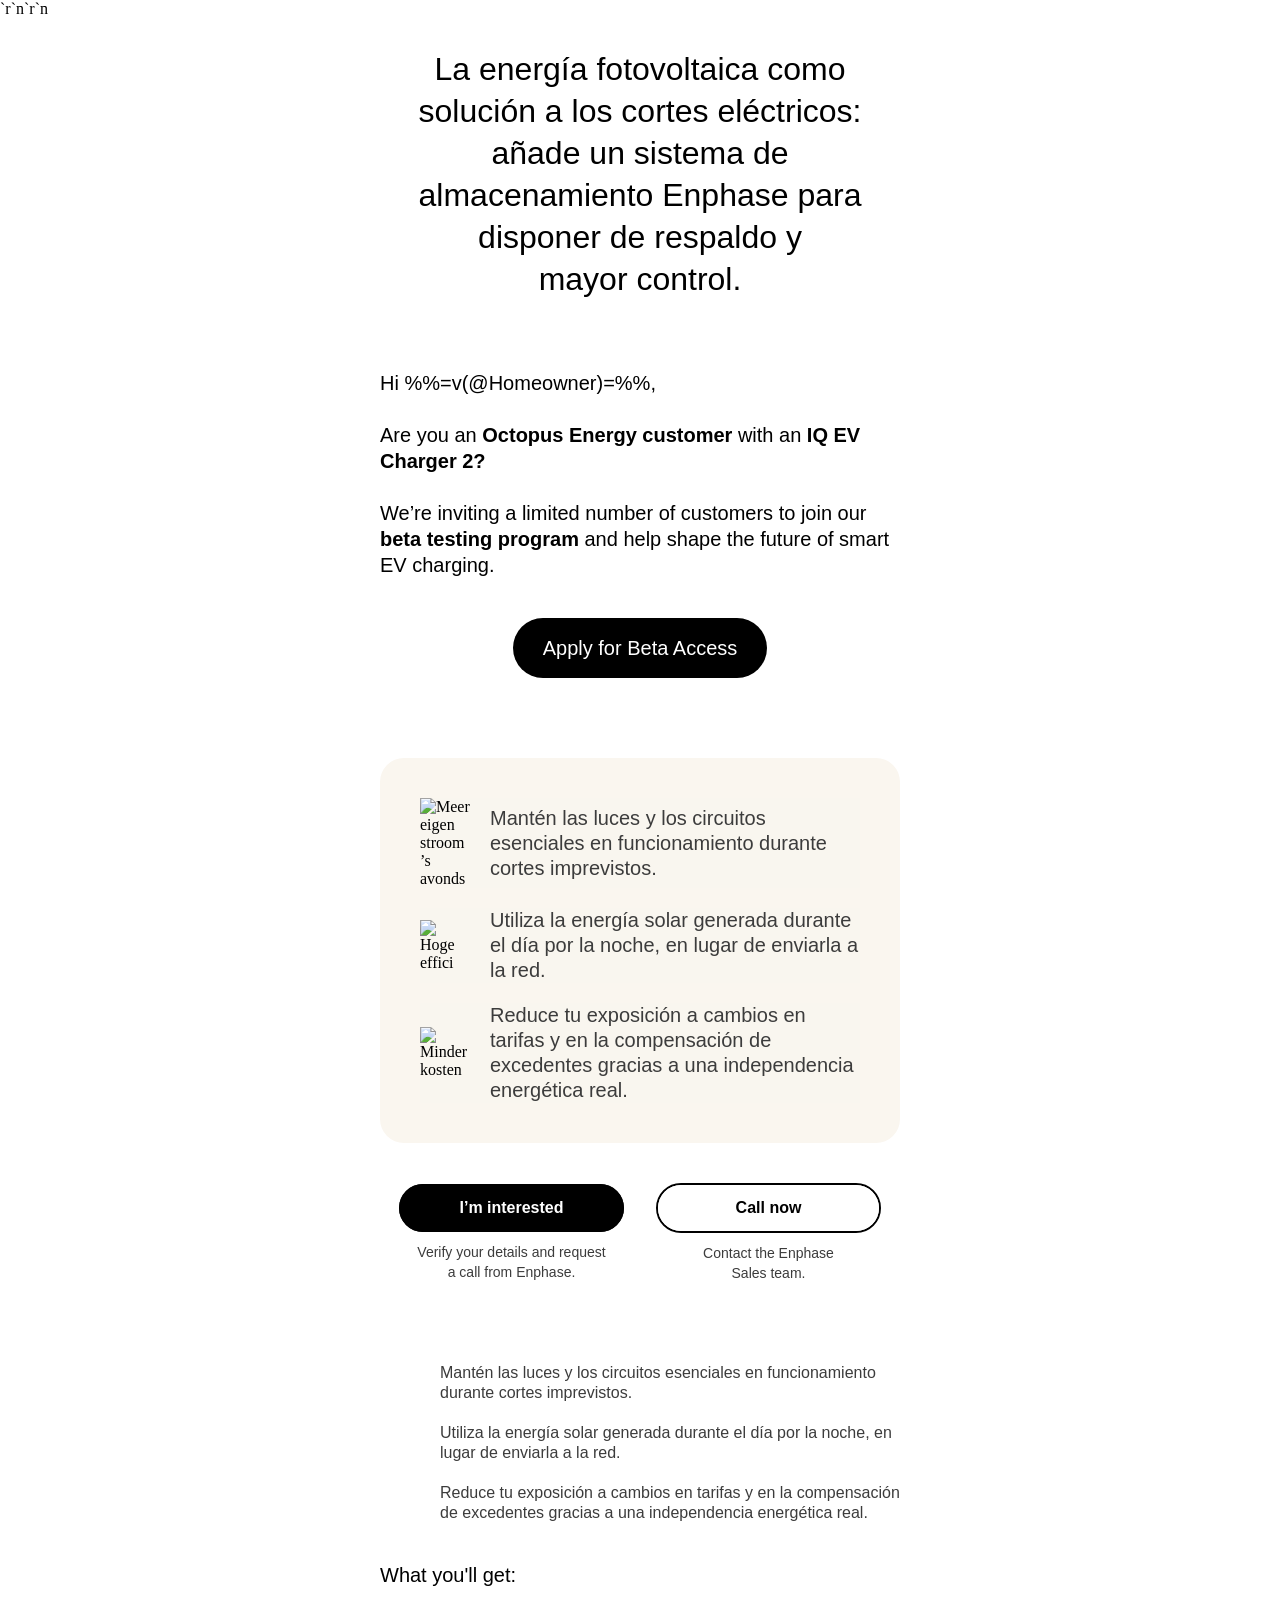
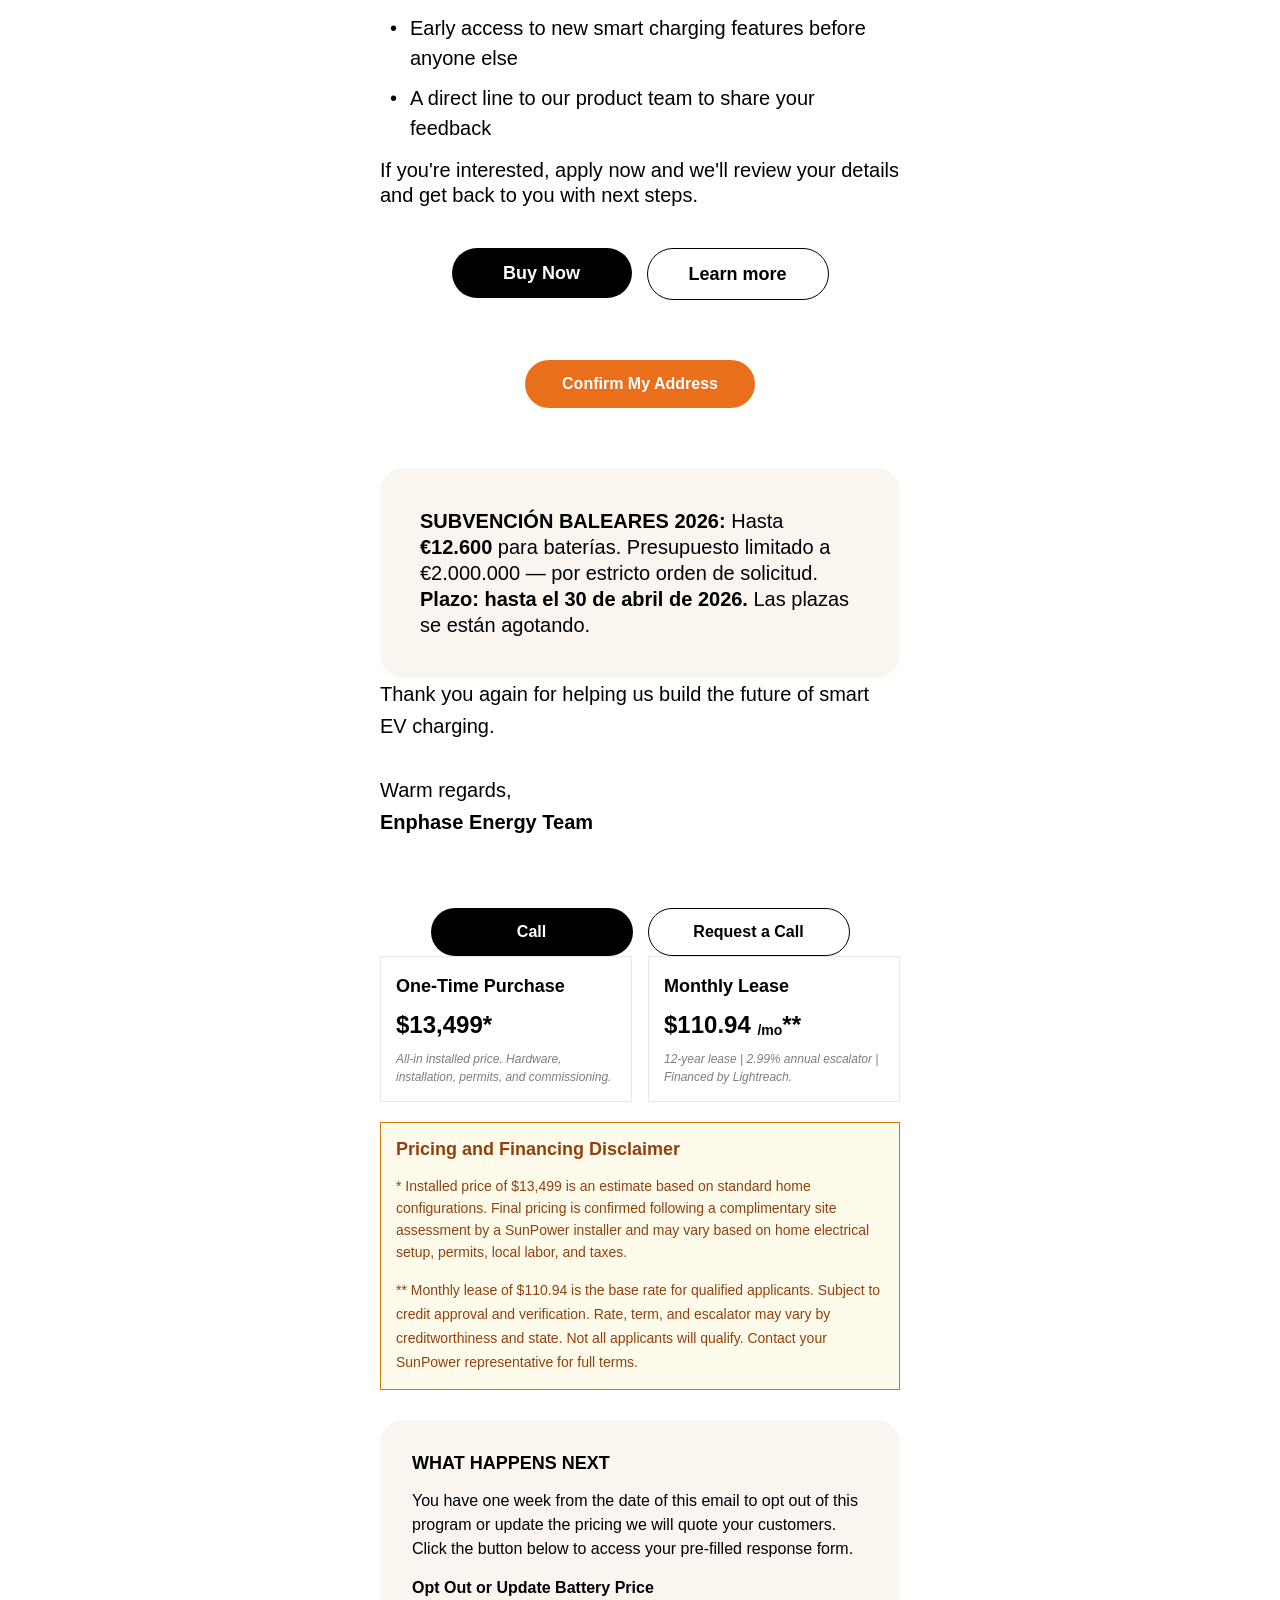
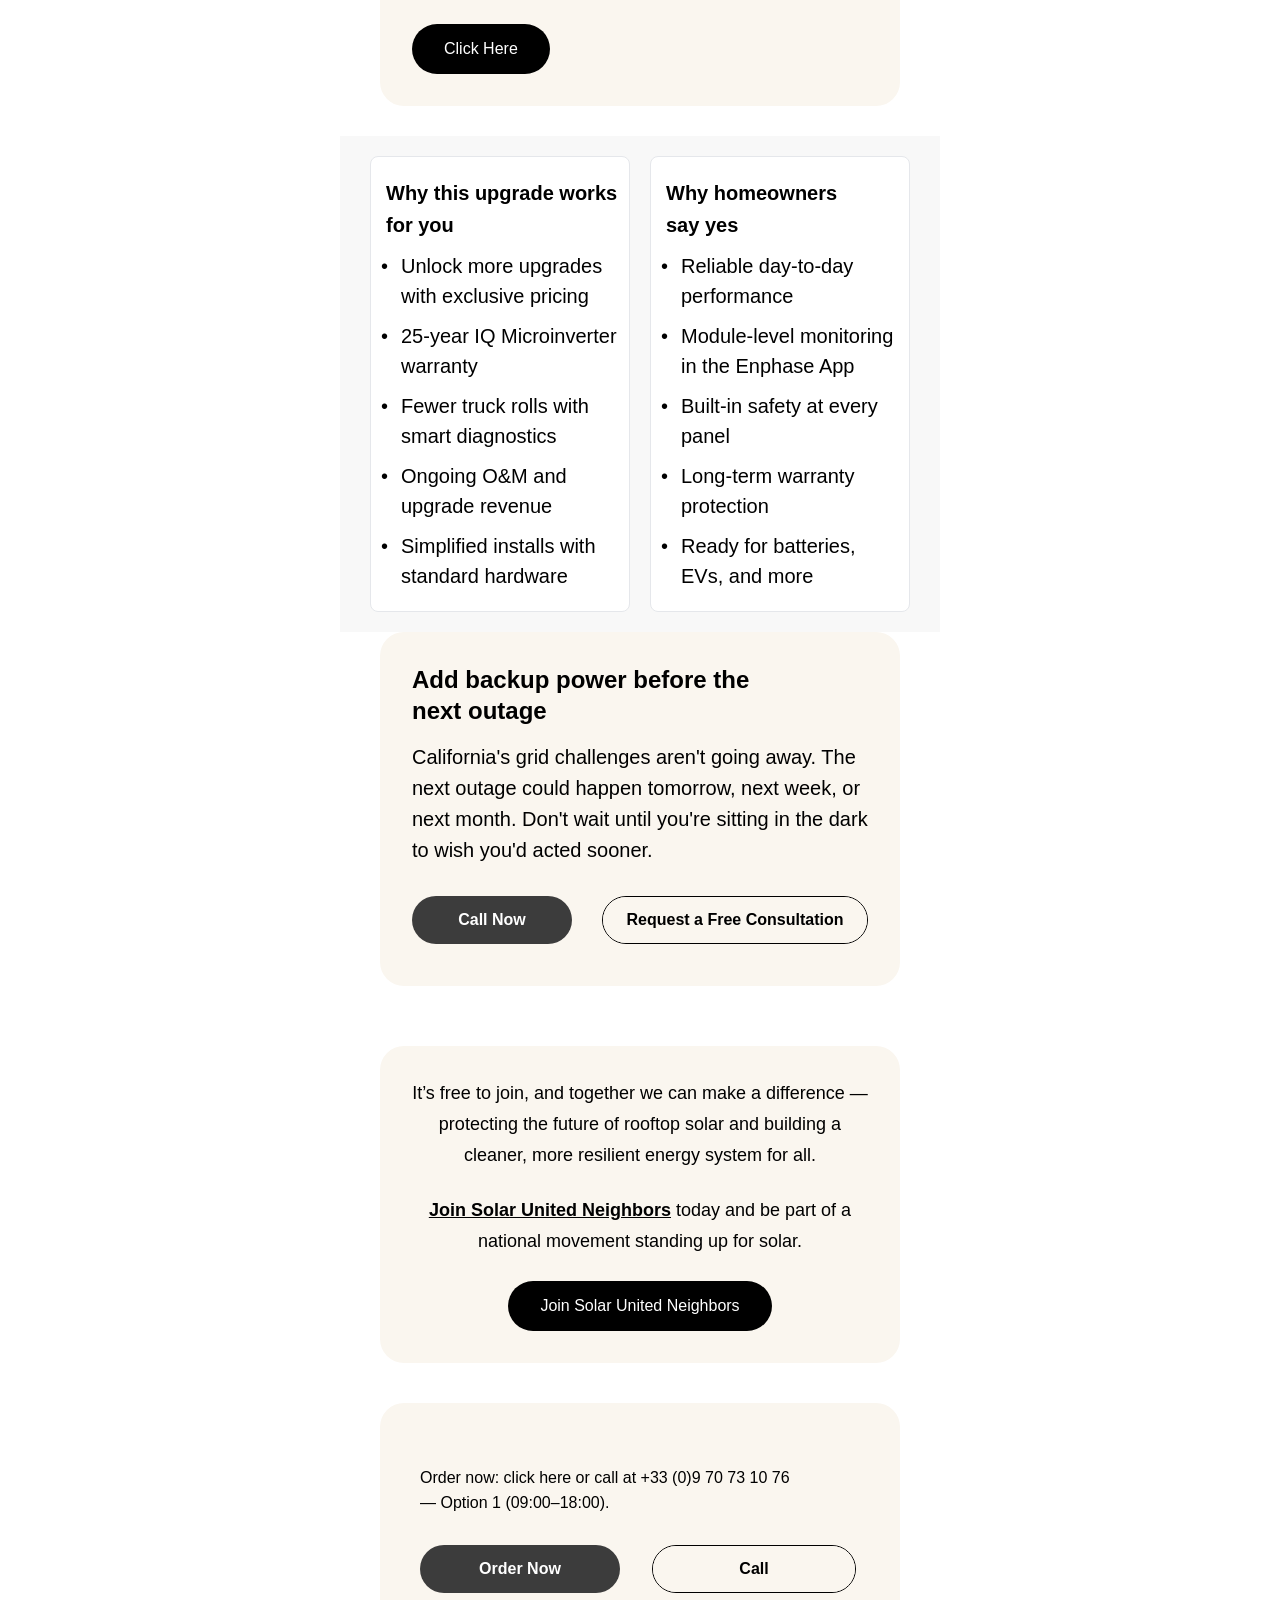
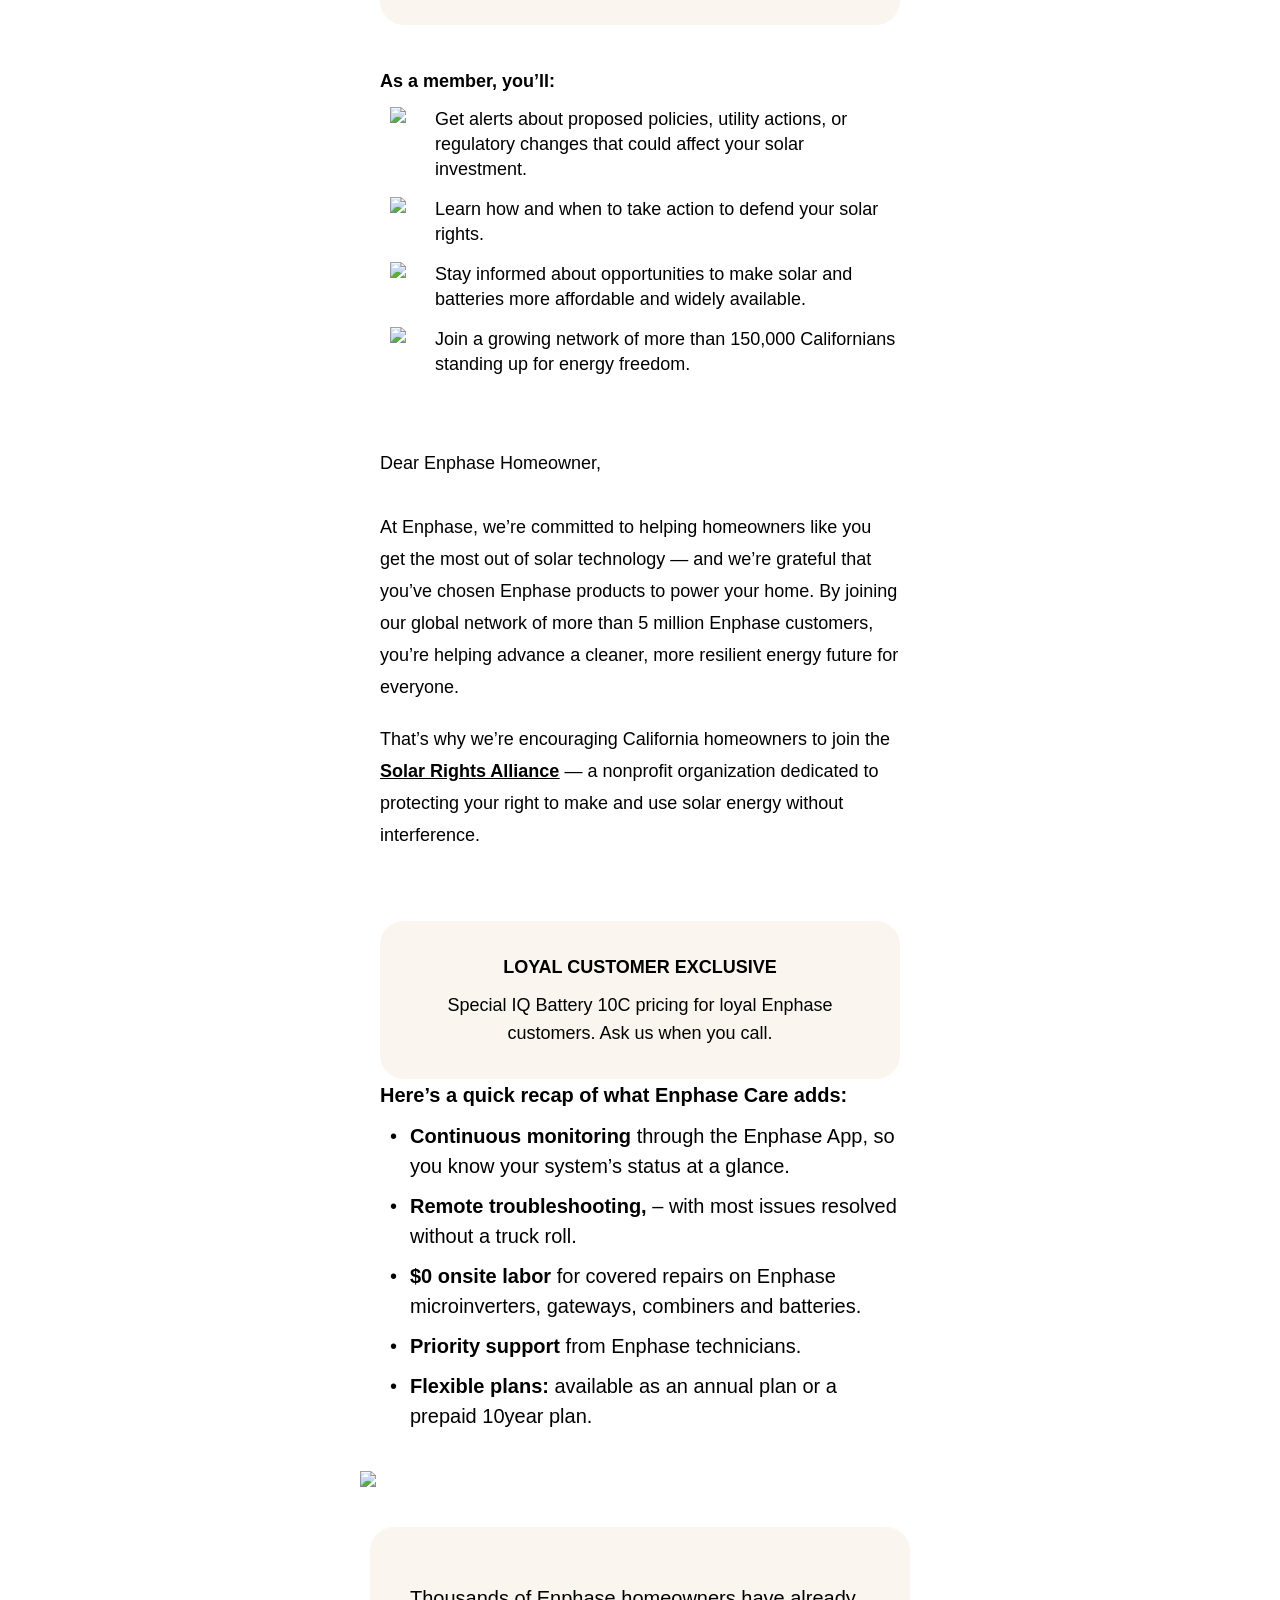
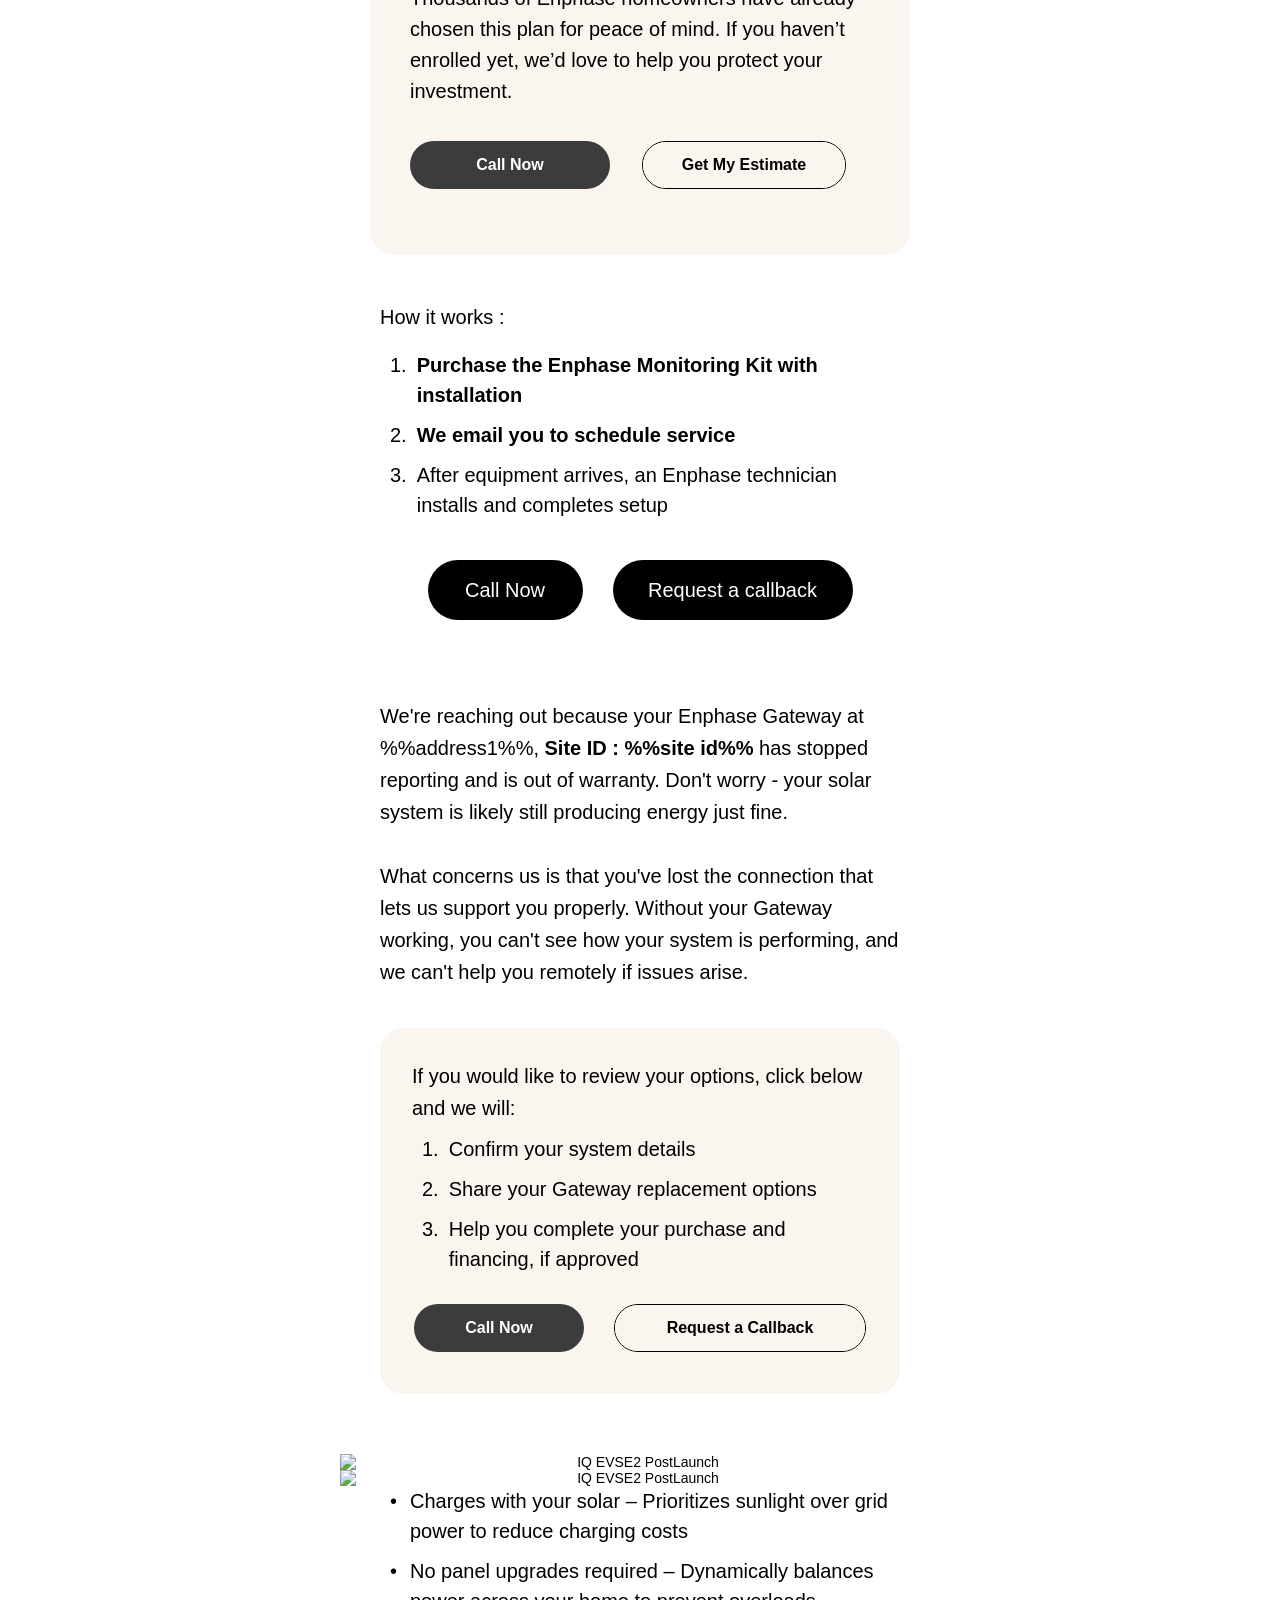
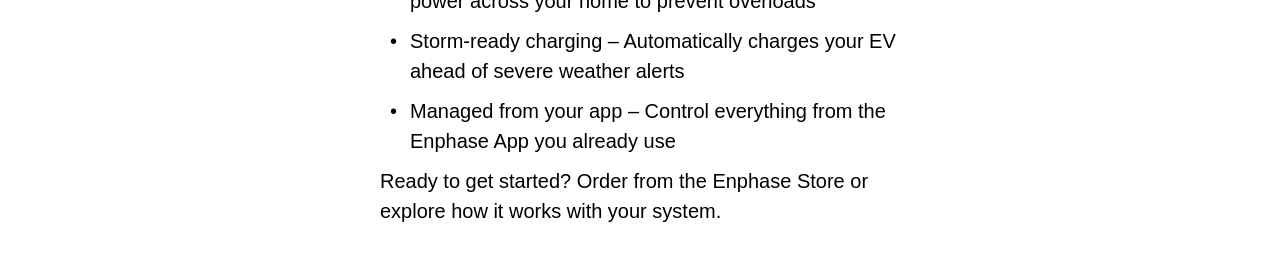
==== personas/enphase/references/Enphase_Main_Reference.html @ a9d74926 "Add initial marketplace catalogs and persona packages" ====
<!DOCTYPE html PUBLIC "-//W3C//DTD XHTML 1.0 Transitional//EN" "http://www.w3.org/TR/xhtml1/DTD/xhtml1-transitional.dtd">
<html xmlns="http://www.w3.org/1999/xhtml"
xmlns:v="urn:schemas-microsoft-com:vml"
xmlns:o="urn:schemas-microsoft-com:office:office">
<head>
<!--[if gte mso 9]><xml>
<o:OfficeDocumentSettings>
<o:AllowPNG/>
<o:PixelsPerInch>96</o:PixelsPerInch>
</o:OfficeDocumentSettings>
</xml><![endif]-->
<title>-- Page Title --</title>
<meta http-equiv="Content-Type" content="text/html; charset=utf-8" />
<meta http-equiv="X-UA-Compatible" content="IE=edge" />
<meta name="viewport" content="width=device-width, initial-scale=1.0 " />
<meta name="format-detection" content="telephone=no"/>`r`n<meta name="color-scheme" content="light dark" />`r`n<meta name="supported-color-schemes" content="light dark" />

<!--[if !mso]><!-->
<!--<![endif]-->

<style type="text/css">
/*ENPHASE - Master_CSS- 101844*/
body {
    margin: 0;
    padding: 0;
    -webkit-text-size-adjust: 100% !important;
    -ms-text-size-adjust: 100% !important;
    -webkit-font-smoothing: antialiased !important;
}
img {
    border: 0 !important;
    outline: none !important;
}
p {
    Margin: 0px !important;
    Padding: 0px !important;
}
table {
    border-collapse: collapse;
    mso-table-lspace: 0px;
    mso-table-rspace: 0px;
}
td, a, span {
    border-collapse: collapse;
    mso-line-height-rule: exactly;
}
.ExternalClass * {
    line-height: 100%;
}
.em_defaultlink a {
    color: inherit;
    text-decoration: none;
}
.em_defaultlink1 a {
    color: inherit;
    text-decoration: underline;
}
.em_g_img + div {
    display: none;
}
a[x-apple-data-detectors], u + .em_body a, #MessageViewBody a {
    color: inherit;
    text-decoration: none;
    font-size: inherit;
    font-family: inherit;
    font-weight: inherit;
    line-height: inherit;
}

@media only screen and (max-width:599px) {
/* force tables and tds with this class to stack */
.stack-2 {
    display: block !important;
    width: 100% !important;
    height: auto !important;
}
.stack-3 {
    display: block !important;
    width: 100% !important;
    padding: 0px !important;
}
.em_main_table {
    width: 100% !important;
}
.em_wrapper {
    width: 100% !important;
}
.em_hide {
    display: none !important;
}
.em_full_img {
    width: 100% !important;
    height: auto !important;
}
.em_full_img img {
    width: 100% !important;
    height: auto !important;
}
.em_center {
    text-align: center !important;
}
.em_left {
    text-align: left !important;
}
.em_side10 {
    width: 10px !important;
}
.em_aside10 {
    padding-left: 10px !important;
    padding-right: 10px !important;
}
.em_side15 {
    width: 15px !important;
}
.em_side60 {
    width: 60px !important;
}
.em_aside15 {
    padding-left: 15px !important;
    padding-right: 15px !important;
}
.em_aside30 {
    padding-left: 30px !important;
    padding-right: 30px !important;
}
.em_aside45 {
    padding-left: 45px !important;
    padding-right: 45px !important;
}
.em_ptop2 {
    padding-top: 40px !important;
}
.em_ptop {
    padding-top: 20px !important;
}
.em_ptop_5 {
    padding-top: 5px !important;
}
.em_ptop_10 {
    padding-top: 10px !important;
}
.em_ptop_15 {
    padding-top: 15px !important;
}
.em_pbottom {
    padding-bottom: 20px !important;
}
.em_pbottom10 {
    padding-bottom: 10px !important;
}
.em_ptop30 {
    padding-top: 30px !important;
}
.em_pbottom30 {
    padding-bottom: 30px !important;
}
.em_pbottom40 {
    padding-bottom: 40px !important;
}
.em_h20 {
    height: 20px !important;
    font-size: 1px!important;
    line-height: 1px!important;
}
.em_h30 {
    height: 30px !important;
}
.em_mob_block {
    display: block !important;
}
.em_hauto {
    height: auto !important;
}
.em_clear {
    clear: both !important;
    width: 100% !important;
    display: block !important;
}
u + .em_body .em_full_wrap {
    width: 100% !important;
    width: 100vw !important;
}
.em_aside {
    padding: 20px 15px !important;
}
.em_padd_top_bottom {
    padding: 20px 0px !important;
}
.em_ptop1 {
    padding-top: 30px !important;
}
.em_aside1 {
    padding: 0px 15px 20px 15px !important;
}
.em_aside2 {
    padding: 20px 15px 0px 15px !important;
}
.em_aside3 {
    padding: 0 15px 40px 15px !important;
}
.em_aside4 {
    padding: 20px 15px 40px 15px !important;
}
.em_aside5 {
    padding: 0 15px 10px 15px !important;
}
.em_aside6 {
    padding: 40px 15px 10px 15px !important;
}
.em_padd_none {
    padding: 0px !important;
}
.em_padd_bottom_none {
    padding-bottom: 0px !important;
}
.em_cta {
    padding: 0px 32px !important;
    font-size: 16px !important;
    height: 48px !important;
}
.em_cta a {
    line-height: 48px !important;
}
.LH100P {
    line-height: 100% !important;
}
.em_brk {
    display: block !important;
}
.em_font80 {
    font-size: 80px !important;
    line-height: 90px !important;
}
.em_font50 {
    font-size: 50px !important;
    line-height: 60px !important;
}
.em_font33 {
    font-size: 33px !important;
    line-height: 40px !important;
}
.em_font30 {
    font-size: 28px !important;
    line-height: 35px !important;
}
.em_font25 {
    font-size: 25px !important;
    line-height: 34px !important;
}
.em_font22 {
    font-size: 22px !important;
    line-height: 30px !important;
}
.em_font22a {
    font-size: 20px !important;
    line-height: 28px !important;
}
.em_font20 {
    font-size: 17px !important;
    line-height: 22px !important;
}
.em_font20x {
    font-size: 17px !important;
    line-height: 22px !important;
    height: 52px !important;
}
.em_font20x a {
    line-height: 52px !important;
}
.em_font18 {
    font-size: 15px !important;
    line-height: 22px !important;
}
.em_font20li {
    font-size: 17px !important;
}
.em_w50 {
    width: 50px !important;
}
.em_nw_font50 {
    font-size: 55px !important;
    line-height: 63px !important;
}
.em_icon img {
    width: 45px !important;
    height: auto !important;
}
.em_icon {
    width: 45px !important;
}
.em_fnt30 {
    font-size: 27px !important;
}
.em_mb_fnt30 {
    font-size: 24px !important;
}
.em_hide_desktop {
    display: table!important;
    float: none!important;
    width: 100%!important;
    overflow: visible!important;
    height: auto!important;
}
.em_fnt44 {
    font-size: 37px !important;
    line-height: 42px !important;
}
.em_mb_fnt24 {
    font-size: 20px !important;
    line-height: 30px !important;
}
.em_padl15 {
    padding-left: 15px !important;
}
.em_fnt_40 {
    font-size: 30px !important;
    line-height: 35px !important;
}
.em_fnt_30 {
    font-size: 25px !important;
    line-height: 30px !important;
}
.em_fnt_22 {
    font-size: 20px !important;
    line-height: 22px !important;
}
.em_bgnone {
    background-image: none !important;
}
/*New*/
.em_ptop40 {
    padding-top: 40px !important;
}
.em_dotted_bg {
    background-image: url('https://image.email.enphase.com/lib/fe2811727364047d7c1d78/m/1/64f9463c-9250-41a4-935e-462a10243fe5.png');
    background-size: cover !important;
    background-repeat: no-repeat !important;
    background-position: top center !important;
    height: 1px !important;
}
.em_dotted_bg2 {
    background-image: url('https://image.email.enphase.com/lib/fe2811727364047d7c1d78/m/1/b0c6fd82-cdd8-4218-b935-058aeee56408.png');
    background-size: cover !important;
    background-repeat: no-repeat !important;
    background-position: top center !important;
    height: 1px !important;
}
.em_font_42 {
    font-size: 30px !important;
    line-height: 36px !important;
}
.em_font_24 {
    font-size: 24px !important;
    line-height: 30px !important;
}
.em_font_16 {
    font-size: 18px !important;
    line-height: 22px !important;
}
.em_font_16_table {
    font-size: 16px !important;
    line-height: 22px !important;
}
.em_font_16_list {
    font-size: 19px !important;
    line-height: 28px !important;
}
.em_font_20 {
    font-size: 20px !important;
    line-height: 26px !important;
}
.em_font_32 {
    font-size: 28px !important;
    line-height: 36px !important;
}
.em_octopus_resize {
    width: 200px !important;
    height: auto !important;
    max-width: none !important;
}
.em_octopus_resize img {
    width: 200px !important;
    height: auto !important;
    max-width: none !important;
}
.em_icon_resize {
    width: 100px !important;
    height: auto !important;
    max-width: none !important;
}
.em_icon_resize img {
    width: 100px !important;
    height: auto !important;
    max-width: none !important;
}
.em_font_50_1 {
    font-size: 40px !important;
    line-height: 48px !important;
}
.em_font_68 {
    font-size: 48px !important;
    line-height: 52px !important;
}
.em_font_42_1 {
    font-size: 50px !important;
    line-height: 56px !important;
}
.em_font_50 {
    font-size: 28px !important;
    line-height: 32px !important;
}
.em_font_58 {
    font-size: 58px !important;
    line-height: 64px !important;
}
.em_font_72 {
    font-size: 72px !important;
    line-height: 110% !important;
}
.em_font_110 {
    font-size: 92px !important;
    line-height: 110% !important;
}
.em_font_150 {
    font-size: 130px !important;
    line-height: 110% !important;
}
.thum_img {
    width: 190px !important;
}
.thum_img img {
    width: 190px !important;
}
.em_width_cta_new1 {
    width: 160px !important;
}
.em_font_cta_new1 {
    font-size: 14px !important;
}
.em_pxy1 {
    padding: 20px 15px 0px 15px !important;
}
.em_pxy1_1 {
    padding: 0px 15px 0px 15px !important;
}
.em_pxy2 {
    padding: 20px 15px 20px 15px !important;
}
.em_pxy3 {
    padding: 25px 25px !important;
}
.em_pxy4 {
    padding: 0px 15px 20px 15px !important;
}
.em_pxy5 {
    padding: 0px 15px 30px 15px !important;
}
.em_pxy6 {
    padding: 30px 15px 0px 15px !important;
}
.em_pxy7 {
    padding: 30px 15px 30px 15px !important;
}
.em_pxy8 {
    padding: 30px 15px 20px 15px !important;
}
.fluid-container {
    width: 100% !important;
    max-width: 100% !important;
}
.mobile-padding {
    padding: 20px !important;
}
.center-img img {
    width: 80px !important;
    height: auto !important;
}
.app-btn img {
    width: 140px !important;
    height: auto !important;
}
.em_fs20 {
    font-size: 20px !important;
    line-height: 30px !important;
}
.em_h340 {
    height: 300px!important;
}
}

@media screen and (max-width: 480px) {
.stack-2 {
    display: block !important;
    width: 100% !important;
    padding-left: 0px !important;
    height: auto !important;
    padding-top: 10px !important;
}
.stack-3 {
    display: block !important;
    width: 100% !important;
    padding: 0px !important;
}
.stack-gap {
    padding-top: 10px !important;
    display: block !important;
}
.wid-60_img {
    width: 70% !important;
    height: auto !important;
}
.em_logo_img {
    width: 120px !important;
    height: auto !important;
}
.em_logo_img img {
    width: 120px !important;
    height: auto !important;
}
.em_padd_none {
    padding: 0px !important;
}
.em_cta {
    padding: 0px 32px !important;
    font-size: 14px !important;
    height: 48px !important;
}
.em_cta a {
    line-height: 48px !important;
}
.LH100P {
    line-height: 100% !important;
}
.em_font18 {
    font-size: 15px !important;
    line-height: 22px !important;
}
.em_font13 {
    font-size: 13px !important;
    line-height: 22px !important;
}
.em_font10 {
    font-size: 10px !important;
}
.em_cta1 {
    padding: 0px 24px !important;
    font-size: 13px !important;
    height: 48px !important;
}
.em_cta1 a {
    line-height: 48px !important;
}
.em_icon img {
    width: 40px !important;
    height: auto !important;
}
.em_icon {
    width: 40px !important;
}
.em_fnt30 {
    font-size: 25px !important;
}
.em_fnt44 {
    font-size: 30px !important;
    line-height: 100% !important;
}
.em_fnt50 {
    font-size: 40px !important;
    line-height: 40px !important;
}
.em_mb_fnt30 {
    font-size: 22px !important;
}
.em_bullet_td {
    width: 18px !important;
    font-size: 20px !important;
    line-height: 20px !important;
}
.em_text_20 {
    font-size: 18px !important;
    line-height: 24px !important;
}
/*New*/
.em_font_42 {
    font-size: 28px !important;
    line-height: 34px !important;
}
.em_font_24 {
    font-size: 22px !important;
    line-height: 28px !important;
}
.em_font_16 {
    font-size: 16px !important;
    line-height: 20px !important;
}
.em_font_16_table {
    font-size: 14px !important;
    line-height: 20px !important;
}
.em_font_16_list {
    font-size: 17px !important;
    line-height: 26px !important;
}
.em_font_20 {
    font-size: 18px !important;
    line-height: 24px !important;
}
.em_font_32 {
    font-size: 26px !important;
    line-height: 34px !important;
}
.em_octopus_resize {
    width: 165px !important;
    height: auto !important;
    max-width: none !important;
}
.em_octopus_resize img {
    width: 165px !important;
    height: auto !important;
    max-width: none !important;
}
.em_icon_resize {
    width: 80px !important;
}
.em_icon_resize img {
    width: 80px !important;
}
.em_font_50_1 {
    font-size: 36px !important;
    line-height: 44px !important;
}
.em_font_68 {
    font-size: 44px !important;
    line-height: 48px !important;
}
.em_font_42_1 {
    font-size: 46px !important;
    line-height: 52px !important;
}
.em_font_50 {
    font-size: 26px !important;
    line-height: 30px !important;
}
.em_font_58 {
    font-size: 54px !important;
    line-height: 60px !important;
}
.em_font_72 {
    font-size: 70px !important;
    line-height: 110% !important;
}
.em_font_110 {
    font-size: 75px !important;
    line-height: 110% !important;
}
.em_font_150 {
    font-size: 105px !important;
    line-height: 110% !important;
}
.thum_img {
    width: 160px !important;
}
.thum_img img {
    width: 160px !important;
}
.cal_img {
    width: 80px !important;
}
.cal_img img {
    width: 80px !important;
}
.em_round_icon_size {
    width: 90px !important;
}
.em_round_icon_size img {
    width: 90px !important;
}
.em_width_cta_new {
    width: 155px !important;
}
.em_width_cta_new160 {
    width: 160px !important;
}
.em_font_cta_new {
    font-size: 13px !important;
}
.em_width_cta_new1 {
    width: 140px !important;
}
.em_font_cta_new1 {
    font-size: 12px !important;
}
.em_font_cta_new2 {
    font-size: 15px !important;
}
.em_fs20 {
    font-size: 18px !important;
    line-height: 28px !important;
}
.em_thf16 {
    font-size: 14px !important;
    line-height: 20px !important;
    padding: 5px !important;
}
.em_tdf15 {
    font-size: 13px !important;
    line-height: 18px !important;
    padding: 5px !important;
}
.em_fs_cta {
    font-size: 15px !important;
}
.em_h340 {
    height: 270px!important;
}
}

@media screen and (max-width: 374px) {
/*New*/
.em_font_42 {
    font-size: 26px !important;
    line-height: 32px !important;
}
.em_font_24 {
    font-size: 20px !important;
    line-height: 26px !important;
}
.em_font_16 {
    font-size: 14px !important;
    line-height: 18px !important;
}
.em_font_16_table {
    font-size: 12px !important;
    line-height: 18px !important;
}
.em_font_16_list {
    font-size: 15px !important;
    line-height: 24px !important;
}
.em_font_20 {
    font-size: 16px !important;
    line-height: 22px !important;
}
.em_font_32 {
    font-size: 24px !important;
    line-height: 32px !important;
}
.em_font_110 {
    font-size: 65px !important;
    line-height: 110% !important;
}
.em_font_150 {
    font-size: 95px !important;
    line-height: 110% !important;
}
.thum_img {
    width: 120px !important;
}
.thum_img img {
    width: 120px !important;
}
.cal_img {
    width: 70px !important;
}
.cal_img img {
    width: 70px !important;
}
.em_round_icon_size {
    width: 70px !important;
}
.em_round_icon_size img {
    width: 70px !important;
}
.em_width_cta_new {
    width: 135px !important;
}
.em_font_cta_new {
    font-size: 12px !important;
}
.em_width_cta_new1 {
    width: 120px !important;
}
.em_font_cta_new1 {
    font-size: 10px !important;
}
.em_font_cta_new2 {
    font-size: 13px !important;
}
.em_thf16 {
    font-size: 12px !important;
    line-height: 18px !important;
    padding: 5px !important;
}
.em_tdf15 {
    font-size: 12px !important;
    line-height: 16px !important;
    padding: 5px !important;
}
.em_fs_cta {
    font-size: 14px !important;
}
.em_h340 {
    height: 200px !important;
}
}
</style>
</head>

<body class="em_body" style="margin:0px auto; padding:0px;" bgcolor="#ffffff">
<!-- == Header Section == -->
<table role="presentation" width="100%" border="0" cellspacing="0" cellpadding="0" class="em_full_wrap" bgcolor="#ffffff" style="table-layout:fixed;">
  <tr>
    <td align="center" valign="top"><table role="presentation" align="center" width="600" border="0" cellspacing="0" cellpadding="0" class="em_main_table" style="width:600px; table-layout:fixed;">
        <tr>
          <td>

			  <!-- Block 1 -->
            <table role="presentation" align="center" border="0" cellpadding="0" cellspacing="0" style="background-color: #FFFFFF;" width="100%">
              <tr>
                <td align="center" class="em_aside15" style="padding:30px 50px 30px 50px;" valign="top"><table role="presentation" border="0" cellpadding="0" cellspacing="0" width="100%">
                    <tr>
                      <td align="center" class="em_defaultlink em_font22" style="color: #000000; font-family: 'enphase-visuelt-regular', Arial, sans-serif; font-size: 32px; line-height: 42px;font-weight: 400;text-align: center;" valign="top"> La energ&iacute;a fotovoltaica como soluci&oacute;n a los cortes el&eacute;ctricos: a&ntilde;ade un sistema de almacenamiento Enphase para disponer de respaldo y mayor&nbsp;control.</td>
                    </tr>
                  </table></td>
              </tr>
            </table>

            <!-- Block 2-->
            <table role="presentation" align="center" border="0" cellpadding="0" cellspacing="0" style="background-color: #FFFFFF;" width="100%">
              <tr>
                <td align="center" class="em_aside15" style="padding:40px 40px 40px 40px;" valign="top"><table role="presentation" border="0" cellpadding="0" cellspacing="0" width="100%">
                    <tr>
                      <td align="left" class="em_defaultlink" style="color: #000000; font-family: 'enphase-visuelt-regular', Arial, sans-serif; font-size: 20px; line-height: 26px;font-weight: 400;" valign="top"> Hi %%=v(@Homeowner)=%%,<br>
                        <br>
                        Are you an <span style="font-weight: 700;">Octopus Energy customer</span> with an <span style="font-weight: 700;">IQ EV Charger 2?</span><br>
                        <br>
                        We&rsquo;re inviting a limited number of customers to join our <span style="font-weight: 700;">beta testing program</span> and help shape the future of smart EV charging.</td>
                    </tr>
                  </table></td>
              </tr>
            </table>

            <!-- Block 3 -->
            <table role="presentation" align="center" border="0" cellpadding="0" cellspacing="0" width="100%">
              <tr>
                <td align="center" class="em_aside15" style="padding:0px 50px 40px 50px;" valign="top"><table role="presentation" border="0" cellpadding="0" cellspacing="0" width="100%">
                    <tr>
                      <td align="center" valign="top"><table role="presentation" align="center" border="0" cellpadding="0" cellspacing="0">
                          <tr>
                            <td align="center" bgcolor="#000000" class="em_defaultlink em_cta" height="60" style=" color: #ffffff; font-family: 'enphase-visuelt-regular', Arial, sans-serif; font-size: 20px; height: 60px;font-weight: 500; border-radius:56px; padding:0px 30px;" valign="middle"><a alias="Apply for Beta Access" conversion="true" data-alias="Apply for Beta Access" data-linkto="https://" href="https://forms.office.com/r/ix0b8HppVM?utm_campaign=%%=v(@utm_campaign)=%%" style="color:#ffffff;text-decoration:none; display:block; line-height:60px;" target="_blank" title="Apply for Beta Access">Apply for Beta Access</a></td>
                          </tr>
                        </table></td>
                    </tr>
                  </table></td>
              </tr>
            </table>

            <!-- Block 4 -->
            <table role="presentation" align="center" border="0" cellpadding="0" cellspacing="0" width="100%">
              <tr>
                <td align="left" class="em_aside15 em_ptop em_pbottom" style="padding: 40px 40px 40px 40px;" valign="top"><table role="presentation" align="left" bgcolor="#FAF6EF" border="0" cellpadding="0" cellspacing="0" style="border-radius: 24px;" width="100%">
                    <tr>
                      <td align="left" class="em_pxy3" style="padding: 40px 40px 40px;" valign="top"><table role="presentation" align="left" border="0" cellpadding="0" cellspacing="0" width="100%">
                          <tr>
                            <td align="center" valign="top"><table border="0" cellpadding="0" cellspacing="0" role="presentation" width="100%">
                                <tr>
                                  <td align="center" style="padding-bottom: 20px;" valign="top"><table align="center" border="0" cellpadding="0" cellspacing="0" role="presentation" style="max-width:520px; background-color:#f9f6ef;" width="100%">
                                      <tr>
                                        <td align="center" style="padding:0px 0px 0px 0px;" valign="middle"><table border="0" cellpadding="0" cellspacing="0" role="presentation" width="100%">
                                            <tr>
                                              <!-- Icon -->
                                              <td align="left" style="padding-right:10px;" valign="middle" width="60"><img alt="Meer eigen stroom ’s avonds" src="https://image.email.enphase.com/lib/fe2811727364047d7c1d78/m/1/b5dcbc41-3bdb-42fc-a6be-527498d810c0.png" style="display:block; width:50px; border:0; outline:none; text-decoration:none;" title="Meer eigen stroom ’s avonds" width="50"></td>
                                              <!-- Text -->
                                              <td align="left" class="em_defaultlink em_fnt20" style=" color: #3C3C3C; font-family: 'enphase-visuelt-regular', Arial, sans-serif; font-size: 20px; line-height: 25px; font-weight: 400;" valign="middle">Mantén las luces y los circuitos esenciales en funcionamiento durante cortes imprevistos. </td>
                                            </tr>
                                          </table></td>
                                      </tr>
                                    </table></td>
                                </tr>
                                <tr>
                                  <td align="center" style="padding-bottom: 20px;" valign="top"><table align="center" border="0" cellpadding="0" cellspacing="0" role="presentation" style="max-width:520px; background-color:#f9f6ef;" width="100%">
                                      <tr>
                                        <td align="center" style="padding:0px 0px 0px 0px;" valign="middle"><table border="0" cellpadding="0" cellspacing="0" role="presentation" width="100%">
                                            <tr>
                                              <!-- Icon -->
                                              <td align="left" style="padding-right:10px;" valign="middle" width="60"><img alt="Hoge effici" src="https://image.email.enphase.com/lib/fe2811727364047d7c1d78/m/1/aedf7902-0acf-465d-88c8-abeb44e3ca96.png" style="display:block; width:50px; border:0; outline:none; text-decoration:none;" title="Hoge effici" width="50"></td>
                                              <!-- Text -->
                                              <td align="left" class="em_defaultlink em_fnt20" style=" color: #3C3C3C; font-family: 'enphase-visuelt-regular', Arial, sans-serif; font-size: 20px; line-height: 25px; font-weight: 400;" valign="middle">Utiliza la energía solar generada durante el día por la noche, en lugar de enviarla a la red. </td>
                                            </tr>
                                          </table></td>
                                      </tr>
                                    </table></td>
                                </tr>
                                <tr>
                                  <td align="center" valign="top"><table align="center" border="0" cellpadding="0" cellspacing="0" role="presentation" style="max-width:520px; background-color:#f9f6ef;" width="100%">
                                      <tr>
                                        <td align="center" style="padding:0px 0px 0px 0px;" valign="middle"><table border="0" cellpadding="0" cellspacing="0" role="presentation" width="100%">
                                            <tr>
                                              <!-- Icon -->
                                              <td align="left" style="padding-right:10px;" valign="middle" width="60"><img alt="Minder kosten" src="https://image.email.enphase.com/lib/fe2811727364047d7c1d78/m/1/073d6163-f513-4def-9a91-4bd5184b71a0.png" style="display:block; width:50px; border:0; outline:none; text-decoration:none;" title="Minder kosten" width="50"></td>
                                              <!-- Text -->
                                              <td align="left" class="em_defaultlink em_fnt20" style=" color: #3C3C3C; font-family: 'enphase-visuelt-regular', Arial, sans-serif; font-size: 20px; line-height: 25px; font-weight: 400;" valign="middle">Reduce tu exposición a cambios en tarifas y en la compensación de excedentes gracias a una independencia energética real. </td>
                                            </tr>
                                          </table></td>
                                      </tr>
                                    </table></td>
                                </tr>
                              </table></td>
                          </tr>
                        </table></td>
                    </tr>
                  </table></td>
              </tr>
            </table>

            <!-- Block 5 -->
            <table role="presentation" align="center" bgcolor="#FFFFFF" border="0" cellpadding="0" cellspacing="0" width="100%">
              <tr>
                <td align="center" class="em_aside15" style="padding: 0px 30px 20px 30px;" valign="top"><table role="presentation" border="0" cellpadding="0" cellspacing="0" width="100%">
                    <tr>
                      <td align="center" style="font-family: Arial, sans-serif; font-size:24px; color:#000000; line-height:26px; font-weight:400;"><table role="presentation" align="center" border="0" cellpadding="0" cellspacing="0">
                          <tr>
                            <!-- FIRST CTA -->
                            <td align="center" class="em_clear" valign="middle"><table role="presentation" align="center" border="0" cellpadding="0" cellspacing="0" valign="middle">
                                <tr>
                                  <td align="center" class="em_aside30" valign="top"><!--[if mso]>
                  <v:roundrect xmlns:v="urn:schemas-microsoft-com:vml"
                    xmlns:w="urn:schemas-microsoft-com:office:word"
                    href="%%=RedirectTo(@FormURL)=%%"
                    style="height:48px;v-text-anchor:middle;width:225px;"
                    arcsize="50%" strokecolor="none" fillcolor="#000000">
                    <w:anchorlock/>
                    <center style="color:#ffffff;
                                   font-family:'Arial, Helvetica, sans-serif;
                                   font-size:16px;
                                   font-weight:bold;">
                      I’m interested
                    </center>
                  </v:roundrect>
                  <![endif]--><!--[if !mso]><!-- --><table role="presentation" align="center" border="0" cellpadding="0" cellspacing="0" style="border-radius:56px; background-color:#000000;width:225px;">

                  <tr>
                   <td align="center" class="em_defaultlink em_font_cta_new " height="48" style="color:#ffffff; font-family:'enphase-visuelt-regular', Arial, sans-serif;
                               font-size:16px; font-weight:500; border-radius:56px;
                               background-color:#000000 !important;width:225px;">
                    <a alias="I’m interested" conversion="false" data-linkto="other" href="%%=RedirectTo(@FormURL)=%%" style="color:#ffffff; text-decoration:none; display:block; font-family:'enphase-visuelt-regular', Arial, sans-serif; line-height:100%; font-weight:bold;" target="_blank" title="I’m interested">I&rsquo;m interested</a></td></tr></table><!--<![endif]--></td>
                                </tr>
                                <tr>
                                  <td align="center" valign="top"><table role="presentation" align="center" border="0" cellpadding="0" cellspacing="0" width="190" style="width: 190px;" class="em_wrapper">
                                      <tr>
                                        <td align="center" class="em_defaultlink em_fnt20 em_aside30" style="color:#3C3C3C; font-family:'enphase-visuelt-regular', Arial, sans-serif; font-size:14px; line-height:20px; font-weight:400; text-align:center; padding-top:10px; padding-bottom: 20px;" valign="top"> Verify your details and request a call from Enphase.</td>
                                      </tr>
                                    </table></td>
                                </tr>
                              </table></td>
                            <!-- Spacer -->
                            <td class="em_hide" style="width: 32px;" width="32">&nbsp;</td>
                            <!-- SECOND CTA -->
                            <td align="center" class="em_clear" valign="middle"><table role="presentation" align="center" border="0" cellpadding="0" cellspacing="0" valign="middle">
                                <tr>
                                  <td align="center" class="em_aside30" valign="top"><!--[if mso]>
                  <v:roundrect xmlns:v="urn:schemas-microsoft-com:vml"
                    xmlns:w="urn:schemas-microsoft-com:office:word"
                    href="tel:%%=v(@callCTA_no)=%%"
                    style="height:46px;v-text-anchor:middle;width:225px;"
                    arcsize="50%" strokecolor="#7D7D7D" strokeweight="2px" fillcolor="#ffffff">
                    <w:anchorlock/>
                    <center style="color:#7D7D7D;
                                   font-family:'Arial, Helvetica, sans-serif;
                                   font-size:16px;
                                   font-weight:bold;">
                      Call now
                    </center>
                  </v:roundrect>
                  <![endif]--><!--[if !mso]><!-- --><table role="presentation" align="center" border="0" cellpadding="0" cellspacing="0" style="border-radius:56px; border:2px solid #000000; display:block;width:225px;">

                  <tr>
                   <td align="center" bgcolor="#ffffff" class="em_defaultlink  em_font_cta_new" height="46" style="color:#000000; font-family:'enphase-visuelt-regular', Arial, sans-serif;
                               font-size:16px; font-weight:500; border-radius:56px;
                               background-color:#ffffff !important; width:225px;">
                    <a alias="Call now" conversion="true" data-linkto="other" href="tel:%%=v(@callCTA_no)=%%" style="color:#000000; text-decoration:none; display:block; font-family:'enphase-visuelt-regular', Arial, sans-serif; line-height:100%; font-weight:bold;" target="_blank" title="Call now">Call now</a></td></tr></table><!--<![endif]--></td>
                                </tr>
                                <tr>
                                  <td align="center" valign="top"><table role="presentation" align="center" border="0" cellpadding="0" cellspacing="0" width="190" style="width: 190px;" class="em_wrapper">
                                      <tr>
                                        <td align="center" class="em_defaultlink em_fnt20 em_aside30" style="color:#3C3C3C; font-family:'enphase-visuelt-regular', Arial, sans-serif; font-size:14px; line-height:20px; font-weight:400; text-align:center; padding-top:10px; padding-bottom: 20px;" valign="top"> Contact the Enphase Sales&nbsp;team.</td>
                                      </tr>
                                    </table></td>
                                </tr>
                              </table></td>
                          </tr>
                        </table></td>
                    </tr>
                  </table></td>
              </tr>
            </table>

            <!-- Block 6 -->
            <table role="presentation" align="center" border="0" cellpadding="0" cellspacing="0" width="100%">
              <tr>
                <td align="left" class="em_aside15 em_ptop em_pbottom" style="padding: 40px 40px 40px 40px;" valign="top"><table role="presentation" align="left" bgcolor="#ffffff" border="0" cellpadding="0" cellspacing="0" style="border-radius: 24px;" width="100%">
                    <tr>
                      <td align="left" valign="top"><table role="presentation" align="left" border="0" cellpadding="0" cellspacing="0" width="100%">
                          <tr>
                            <td align="center" valign="top"><table border="0" cellpadding="0" cellspacing="0" role="presentation" width="100%">
                                <tr>
                                  <td align="center" style="padding-bottom: 20px;" valign="top"><table align="center" border="0" cellpadding="0" cellspacing="0" role="presentation" style="max-width:520px; background-color:#ffffff;" width="100%">
                                      <tr>
                                        <td align="center" style="padding:0px 0px 0px 0px;" valign="middle"><table border="0" cellpadding="0" cellspacing="0" role="presentation" width="100%">
                                            <tr>
                                              <!-- Icon -->
                                              <td align="left" style="padding-right:10px;" valign="middle" width="50"><img alt="" src="https://image.email.enphase.com/lib/fe2811727364047d7c1d78/m/1/cf89a0e3-a2bf-422f-bca5-52a89d085921.png" style="display:block; width:40px; border:0; outline:none; text-decoration:none;" title="" width="40"></td>
                                              <!-- Text -->
                                              <td align="left" class="em_defaultlink em_fnt20" style=" color: #3C3C3C; font-family: 'enphase-visuelt-regular', Arial, sans-serif; font-size: 16px; line-height: 20px; font-weight: 400;" valign="middle">Mantén las luces y los circuitos esenciales en funcionamiento durante cortes imprevistos. </td>
                                            </tr>
                                          </table></td>
                                      </tr>
                                    </table></td>
                                </tr>
                                <tr>
                                  <td align="center" style="padding-bottom: 20px;" valign="top"><table align="center" border="0" cellpadding="0" cellspacing="0" role="presentation" style="max-width:520px; background-color:#ffffff;" width="100%">
                                      <tr>
                                        <td align="center" style="padding:0px 0px 0px 0px;" valign="middle"><table border="0" cellpadding="0" cellspacing="0" role="presentation" width="100%">
                                            <tr>
                                              <!-- Icon -->
                                              <td align="left" style="padding-right:10px;" valign="middle" width="50"><img alt="" src="https://image.email.enphase.com/lib/fe2811727364047d7c1d78/m/1/cf89a0e3-a2bf-422f-bca5-52a89d085921.png" style="display:block; width:40px; border:0; outline:none; text-decoration:none;" title="" width="40"></td>
                                              <!-- Text -->
                                              <td align="left" class="em_defaultlink em_fnt20" style=" color: #3C3C3C; font-family: 'enphase-visuelt-regular', Arial, sans-serif; font-size: 16px; line-height: 20px; font-weight: 400;" valign="middle">Utiliza la energía solar generada durante el día por la noche, en lugar de enviarla a la red. </td>
                                            </tr>
                                          </table></td>
                                      </tr>
                                    </table></td>
                                </tr>
                                <tr>
                                  <td align="center" valign="top"><table align="center" border="0" cellpadding="0" cellspacing="0" role="presentation" style="max-width:520px; background-color:#ffffff;" width="100%">
                                      <tr>
                                        <td align="center" style="padding:0px 0px 0px 0px;" valign="middle"><table border="0" cellpadding="0" cellspacing="0" role="presentation" width="100%">
                                            <tr>
                                              <!-- Icon -->
                                              <td align="left" style="padding-right:10px;" valign="middle" width="50"><img alt="" src="https://image.email.enphase.com/lib/fe2811727364047d7c1d78/m/1/cf89a0e3-a2bf-422f-bca5-52a89d085921.png" style="display:block; width:40px; border:0; outline:none; text-decoration:none;" title="" width="40"></td>
                                              <!-- Text -->
                                              <td align="left" class="em_defaultlink em_fnt20" style=" color: #3C3C3C; font-family: 'enphase-visuelt-regular', Arial, sans-serif; font-size: 16px; line-height: 20px; font-weight: 400;" valign="middle">Reduce tu exposición a cambios en tarifas y en la compensación de excedentes gracias a una independencia energética real. </td>
                                            </tr>
                                          </table></td>
                                      </tr>
                                    </table></td>
                                </tr>
                              </table></td>
                          </tr>
                        </table></td>
                    </tr>
                  </table></td>
              </tr>
            </table>

            <!-- Block 7 -->
            <table role="presentation" align="center" border="0" cellpadding="0" cellspacing="0" style="background-color: #FFFFFF;" width="100%">
              <tr>
                <td align="center" class="em_aside15" style="padding:0px 40px 40px 40px;" valign="top"><table role="presentation" border="0" cellpadding="0" cellspacing="0" width="100%">
                    <tr>
                      <td align="left" class="em_defaultlink" style="color: #000000; font-family: 'enphase-visuelt-regular', Arial, sans-serif; font-size: 20px; line-height: 25px;font-weight: 400; padding-bottom: 15px;" valign="top"> What you'll get:</td>
                    </tr>
                    <tr>
                      <td align="center" style="padding-left: 10px;padding-top:10px;" valign="top"><table border="0" cellpadding="0" cellspacing="0" role="presentation" width="100%">
                          <tr>
                            <td align="center" style="padding-bottom: 10px;" valign="top"><table role="presentation" border="0" cellpadding="0" cellspacing="0" width="100%">
                                <tr>
                                  <td align="left" class="em_defaultlink" style="width: 10px; color: #000000; font-family: 'enphase-visuelt-regular', Arial, sans-serif; font-size: 20px; line-height: 30px;font-weight: 400; padding-top:0px; padding-right:10px;" valign="top" width="10">&bull;</td>
                                  <td align="left" class="em_defaultlink" style=" color: #000000; font-family: 'enphase-visuelt-regular', Arial, sans-serif; font-size: 20px; line-height: 30px;font-weight: 400; padding-top:0px;" valign="top"> Early access to new smart charging features before anyone else</td>
                                </tr>
                              </table></td>
                          </tr>
                          <tr>
                            <td align="center" valign="top"><table role="presentation" border="0" cellpadding="0" cellspacing="0" width="100%">
                                <tr>
                                  <td align="left" class="em_defaultlink" style="width: 10px; color: #000000; font-family: 'enphase-visuelt-regular', Arial, sans-serif; font-size: 20px; line-height: 30px;font-weight: 400; padding-top:0px; padding-right:10px;" valign="top" width="10">&bull;</td>
                                  <td align="left" class="em_defaultlink" style=" color: #000000; font-family: 'enphase-visuelt-regular', Arial, sans-serif; font-size: 20px; line-height: 30px;font-weight: 400; padding-top:0px;" valign="top"> A direct line to our product team to share your feedback</td>
                                </tr>
                              </table></td>
                          </tr>
                        </table></td>
                    </tr>
                    <tr>
                      <td align="left" class="em_defaultlink" style="color: #000000; font-family: 'enphase-visuelt-regular', Arial, sans-serif; font-size: 20px; line-height: 25px;font-weight: 400; padding-top: 15px;" valign="top"> If you're interested, apply now and we'll review your details and get back to you with next steps.</td>
                    </tr>
                  </table></td>
              </tr>
            </table>

            <!-- Block 8 -->
            <table role="presentation" align="center" border="0" cellpadding="0" cellspacing="0" width="100%">
              <tr>
                <td align="center" class="em_aside15" style="padding:0px 40px 40px 40px;" valign="top"><table role="presentation" border="0" cellpadding="0" cellspacing="0" width="100%">
                    <tr>
                      <td align="center" class="em_ptop" style="padding-top:0px;" valign="top"><table role="presentation" border="0" cellpadding="0" cellspacing="0">
                          <tr>
                            <td align="center" class="em_clear" valign="top"><table role="presentation" border="0" cellpadding="0" cellspacing="0" style="border-radius:56px; width:180px;">
                                <tr>
                                  <td align="center" bgcolor="#000000" height="50" style="font-family: Arial, sans-serif; font-size:18px; font-weight:500; border-radius:56px; background-color:#000000;height:50px;"><a title="Buy Now" alias="Buy Now" conversion="false" data-linkto="other" href="https://enphase.com/store/ev-chargers/iq-ev-charger-2-115-kw-wi-fi-hardwired-j1772-connector?utm_campaign=%%=v(@utm_campaign)=%%" style="color:#FFFFFF; text-decoration:none; display:block; line-height:50px; font-weight:bold;">Buy Now</a></td>
                                </tr>
                              </table></td>
                            <td class="em_clear" style="font-size:0px;line-height: 0px;" width="15"></td>
                            <td align="center" class="em_clear em_ptop" valign="top"><table role="presentation" border="0" cellpadding="0" cellspacing="0">
                                <tr>
                                  <td align="center" style="border-radius:56px; border:1px solid #000000; width:180px;display:block;" valign="top"><table role="presentation" border="0" cellpadding="0" cellspacing="0">
                                      <tr>
                                        <td align="center" height="50" style="font-family: Arial, sans-serif; font-size:18px; font-weight:500;height:50px;"><a alias="Learn more" data-linkto="other" href="https://energy.enphase.com/evse?utm_campaign=%%=v(@utm_campaign)=%%" style="color:#000000; text-decoration:none; display:block; line-height:50px; font-weight:bold;" target="_blank">Learn more</a></td>
                                      </tr>
                                    </table></td>
                                </tr>
                              </table></td>
                          </tr>
                        </table></td>
                    </tr>
                  </table></td>
              </tr>
            </table>

            <!-- Block 9 -->
			<table role="presentation" align="center" bgcolor="#FFFFFF" border="0" cellpadding="0" cellspacing="0" style="background-color: #FFFFFF;" width="100%">

  <tr>
   <td align="center" class="em_aside1" style="padding:20px 50px 20px 50px;" valign="top">
    <table role="presentation" border="0" cellpadding="0" cellspacing="0" width="100%">

      <tr>
       <td align="center" valign="top">
        <table role="presentation" align="center" border="0" cellpadding="0" cellspacing="0">

          <tr>
           <td align="center" valign="top">
            <table role="presentation" align="center" border="0" cellpadding="0" cellspacing="0" class="em_width_cta_new" style="border-radius:56px; width: 230px;">

              <tr>
               <td align="center" bgcolor="#E96F1A" class="em_defaultlink em_font_cta_new" height="48" style=" color: #000000; font-family: 'enphase-visuelt-regular', Arial, sans-serif; font-size: 16px; height: 48px;font-weight: 500; border-radius:56px; background-color:#E96F1A !important; " valign="middle">
                <b><a alias="Confirm My Address" conversion="false" data-linkto="other" href="%%=RedirectTo(@formURL)=%%" style="color:#ffffff;text-decoration:none;display: block;line-height: 48px;" target="_blank" title="Confirm My Address">Confirm My Address</a></b></td></tr></table></td></tr></table></td></tr></table></td></tr></table>

            <!-- Block 10 -->
            <table role="presentation" align="center" border="0" cellpadding="0" cellspacing="0" width="100%">
  <tr>
    <td align="left" class="em_pxy1" style="padding: 40px 40px 0px;" valign="top"><table role="presentation" align="left" bgcolor="#FAF6EF" border="0" cellpadding="0" cellspacing="0" style="border-radius: 24px;" width="100%">
        <tr>
          <td align="left" class="em_pxy3" style="padding: 40px 40px 40px;" valign="top"><table role="presentation" align="left" border="0" cellpadding="0" cellspacing="0" width="100%">
              <tr>
                 <td align="left" class="em_defaultlink" style="color: #000000; font-family: 'enphase-visuelt-regular', Arial, sans-serif; font-size: 20px; line-height: 26px;font-weight: 400;" valign="top"><span style="font-weight: 700;">SUBVENCIÓN BALEARES 2026:</span> Hasta <span style="font-weight: 700;">€12.600</span> para baterías. Presupuesto limitado a €2.000.000 — por estricto orden de solicitud. <span style="font-weight: 700;">Plazo: hasta el 30 de abril de 2026.</span> Las plazas se están agotando.</td>
              </tr>
            </table></td>
        </tr>
      </table></td>
  </tr>
</table>

            <!-- Block 11 -->
            <table role="presentation" align="center" border="0" cellpadding="0" cellspacing="0" style="background-color: #FFFFFF;" width="100%">
              <tr>
                <td align="center" class="em_aside15" style="padding:0px 40px 40px 40px;" valign="top"><table role="presentation" border="0" cellpadding="0" cellspacing="0" width="100%">
                    <tr>
                      <td align="left" class="em_defaultlink" style="color: #000000; font-family: 'enphase-visuelt-regular', Arial, sans-serif; font-size: 20px; line-height: 32px;font-weight: 400;" valign="top"> Thank you again for helping us build the future of smart EV charging.<br>
                        <br>
                        Warm regards,<br>
                        <span style="font-weight: 700;">Enphase Energy Team </span></td>
                    </tr>
                  </table></td>
              </tr>
            </table>

			<!-- Block 12 -->
			<table role="presentation" align="center" bgcolor="#FFFFFF" border="0" cellpadding="0" cellspacing="0" width="100%">

  <tr>
   <td align="center" class="em_pxy6" style="padding:30px 40px 0px;" valign="top">
    <table role="presentation" align="center" border="0" cellpadding="0" cellspacing="0" width="100%">

      <tr>
       <td align="center" valign="top">
        <table role="presentation" border="0" cellpadding="0" cellspacing="0">

          <tr>
           <td align="center" class="em_clear" valign="top">
            <table role="presentation" border="0" cellpadding="0" cellspacing="0" style="border-radius:56px; width:202px;">

              <tr>
               <td align="center" bgcolor="#000000" height="48" style="font-family: Arial, sans-serif; font-size:16px; font-weight:500; border-radius:56px; background-color:#000000;">
                <a alias="Call" conversion="false" data-linkto="other" href="tel:+15109456752" style="color:#FFFFFF; text-decoration:none; display:block; line-height:48px; font-weight:bold;" title="Call">Call</a></td></tr></table></td><td class="em_clear" height="20" style="font-size:0px;line-height: 0px;" width="15">
           </td><td align="center" class="em_clear" valign="top">
            <table role="presentation" border="0" cellpadding="0" cellspacing="0">

              <tr>
               <td align="center" style="border-radius:56px; border:1px solid #000000; width:200px;display:block;" valign="top">
                <table role="presentation" border="0" cellpadding="0" cellspacing="0">

                  <tr>
                   <td align="center" height="46" style="font-family: Arial, sans-serif; font-size:16px; font-weight:500;height:46px;">
                    <a data-linkto="other" href="%%=RedirectTo(@formURL)=%%" style="color:#000000; text-decoration:none; display:block; line-height:46px; font-weight:bold;" target="_blank">Request a Call</a></td></tr></table></td></tr></table></td></tr></table></td></tr></table></td></tr></table>

			<!-- Block 13 -->
			<table role="presentation" align="center" bgcolor="#ffffff" border="0" cellpadding="0" cellspacing="0" class="em_wrapper" style="width: 600px;background-color: #ffffff;" width="600">
  <tr>
    <td align="center" class="em_pxy4" style="padding: 0px 40px 20px;" valign="top">
      <table role="presentation" align="center" border="0" cellpadding="0" cellspacing="0" width="100%">
        <tr>
          <td valign="top" align="center">
            <table role="presentation" align="center" border="0" cellpadding="0" cellspacing="0" width="100%">
              <tr>
                <th align="center" bgcolor="#ffffff" class="em_clear" style="width: 250px;background-color: #ffffff;border-radius: 0px;border: 1px solid #E5E7EB;" valign="top" width="250">
                  <table role="presentation" align="center" border="0" cellpadding="0" cellspacing="0" class="em_wrapper" style="width: 250px;" width="250">
                    <tr>
                      <td align="center" class="" valign="top">
                        <table role="presentation" align="center" border="0" cellpadding="0" cellspacing="0" width="100%">
                          <tr>
                            <td align="center" class="" style="padding: 15px 15px 15px;" valign="top">
                              <table role="presentation" align="center" border="0" cellpadding="0" cellspacing="0" width="100%">
                                <tr>
                                  <td align="left" class="em_defaultlink" style="color: #000000; font-family: 'enphase-visuelt-regular', Arial, sans-serif; font-size: 18px; line-height: 28px;font-weight: 700;" valign="top">One-Time Purchase
                                  </td>
                                </tr>
                                <tr>
                                  <td align="left" class="em_defaultlink" style="color: #000000; font-family: 'enphase-visuelt-regular', Arial, sans-serif; font-size: 24px; line-height: 30px;font-weight: 700; padding-top: 10px; padding-bottom: 10px;" valign="top">$13,499*
                                  </td>
                                </tr>
                                <tr>
                                  <td align="left" class="em_defaultlink" style="color: #7D7D7D; font-family: 'enphase-visuelt-regular', Arial, sans-serif; font-size: 12px; line-height: 18px;font-weight: 400; font-style: italic;" valign="top">All-in installed price. Hardware, installation, permits, and commissioning.</td>
                                </tr>
                              </table>
                            </td>
                          </tr>
                        </table>
                      </td>
                    </tr>
                  </table>
                </th>
                <th class="em_clear em_h20" style="width: 20px;line-height: 0px;font-size: 0px;" width="20">
                </th>
                <th align="center" bgcolor="#ffffff" class="em_clear" style="width: 250px;background-color: #ffffff;border-radius: 0px;border: 1px solid #E5E7EB;" valign="top" width="250">
                  <table role="presentation" align="center" border="0" cellpadding="0" cellspacing="0" class="em_wrapper" style="width: 250px;" width="250">
                    <tr>
                      <td align="center" class="" valign="top">
                        <table role="presentation" align="center" border="0" cellpadding="0" cellspacing="0" width="100%">
                          <tr>
                            <td align="center" class="" style="padding: 15px 15px 15px;" valign="top">
                              <table role="presentation" align="center" border="0" cellpadding="0" cellspacing="0" width="100%">
                                <tr>
                                  <td align="left" class="em_defaultlink" style="color: #000000; font-family: 'enphase-visuelt-regular', Arial, sans-serif; font-size: 18px; line-height: 28px;font-weight: 700;" valign="top">Monthly Lease</td>
                                </tr>
                                <tr>
                                  <td align="left" class="em_defaultlink" style="color: #000000; font-family: 'enphase-visuelt-regular', Arial, sans-serif; font-size: 24px; line-height: 30px;font-weight: 700; padding-top: 10px; padding-bottom: 10px;" valign="top">$110.94
                                    <span style="font-size: 14px; line-height: 12px; vertical-align: -2px;">/mo</span>**
                                  </td>
                                </tr>

                                <tr>
                                  <td align="left" class="em_defaultlink" style="color: #7D7D7D; font-family: 'enphase-visuelt-regular', Arial, sans-serif; font-size: 12px; line-height: 18px;font-weight: 400; font-style: italic;" valign="top">12-year lease  |  2.99% annual escalator  |  Financed by Lightreach.</td>
                                </tr>
                              </table>
                            </td>
                          </tr>
                        </table>
                      </td>
                    </tr>
                  </table>
                </th>
              </tr>
            </table>
          </td>
        </tr>
      </table>
    </td>
  </tr>
</table>

			<!-- Block 14 -->
			<table role="presentation" align="center" bgcolor="#ffffff" border="0" cellpadding="0" cellspacing="0" class="em_wrapper" style="width: 600px;background-color: #ffffff;" width="600">
  <tr>
    <td align="center" class="em_pxy5" style="padding: 0px 40px 30px;" valign="top">
      <table role="presentation" align="center" border="0" cellpadding="0" cellspacing="0" width="100%">
        <tr>
          <td valign="top" align="center">
            <table role="presentation" align="center" border="0" cellpadding="0" cellspacing="0" width="100%">
              <tr>
                <td align="center" bgcolor="#ffffff" class="" style="background-color: #fffbeb;border-radius: 0px;border: 1px solid #d97707;" valign="top" width="100%">
                  <table role="presentation" align="center" border="0" cellpadding="0" cellspacing="0" class="" width="100%">
                    <tr>
                      <td align="center" class="" valign="top">
                        <table role="presentation" align="center" border="0" cellpadding="0" cellspacing="0" width="100%">
                          <tr>
                            <td align="center" class="" style="padding: 15px 15px 15px;" valign="top">
                              <table role="presentation" align="center" border="0" cellpadding="0" cellspacing="0" width="100%">
                                <tr>
                                  <td align="left" class="em_defaultlink" style="color: #92400e; font-family: 'enphase-visuelt-regular', Arial, sans-serif; font-size: 18px; line-height: 22px;font-weight: 700;" valign="top">Pricing and Financing Disclaimer
                                  </td>
                                </tr>
                                <tr>
                                  <td align="left" class="em_defaultlink" style="color: #92400e; font-family: 'enphase-visuelt-regular', Arial, sans-serif; font-size: 14px; line-height: 22px;font-weight: 400; padding-top: 15px;" valign="top">
                                    * Installed price of $13,499 is an estimate based on standard home configurations. Final pricing is confirmed following a complimentary site assessment by a SunPower installer and may vary based on home electrical setup, permits, local labor, and taxes.
                                  </td>
                                </tr>
                                <tr>
                                  <td align="left" class="em_defaultlink" style="color: #92400e; font-family: 'enphase-visuelt-regular', Arial, sans-serif; font-size: 14px; line-height: 24px;font-weight: 400; padding-top: 15px;" valign="top">** Monthly lease of $110.94 is the base rate for qualified applicants. Subject to credit approval and verification. Rate, term, and escalator may vary by creditworthiness and state. Not all applicants will qualify. Contact your SunPower representative for full terms.
                                  </td>
                                </tr>
                              </table>
                            </td>
                          </tr>
                        </table>
                      </td>
                    </tr>
                  </table>
                </td>
              </tr>
            </table>
          </td>
        </tr>
      </table>
    </td>
  </tr>
</table>

			<!-- Block 15 -->
			<table bgcolor="#ffffff" cellpadding="0" cellspacing="0" role="presentation" style="background-color: #ffffff;" width="100%">
  <tr>
    <td align="center" class="em_pxy5" style="padding:0px 40px 30px;" valign="top">
      <table role="presentation" align="center" border="0" cellpadding="0" cellspacing="0" width="100%">
        <tr>
          <td align="center" bgcolor="#FAF6EF" style="border-radius:24px;background-color: #FAF6EF;" valign="top">
            <table role="presentation" align="center" border="0" cellpadding="0" cellspacing="0" width="100%">
              <tr>
                <td align="center" valign="top">
                  <table role="presentation" align="center" border="0" cellpadding="0" cellspacing="0" style="" width="100%">
                    <tr>
                      <td align="center" class="em_pxy2" style="padding:32px" valign="top">
                        <table role="presentation" border="0" cellpadding="0" cellspacing="0" width="100%">
                          <tr>
                            <td align="left" class="em_defaultlink" style="color: #000000; font-family: 'enphase-visuelt-regular', Arial, sans-serif; font-size: 18px; line-height: 22px;font-weight: 700;" valign="top">
                              WHAT HAPPENS NEXT
                            </td>
                          </tr>
                          <tr>
                            <td align="left" class="em_defaultlink" style="color: #000000; font-family: 'enphase-visuelt-regular', Arial, sans-serif; font-size: 16px; line-height: 24px;font-weight: 400; padding-top: 15px;" valign="top">You have one week from the date of this email to opt out of this program or update the pricing we will quote your customers. Click the button below to access your pre-filled response form.
                            </td>
                          </tr>
                          <tr>
                            <td align="left" class="em_defaultlink" style="color: #000000; font-family: 'enphase-visuelt-regular', Arial, sans-serif; font-size: 16px; line-height: 24px;font-weight: 700; padding-top: 15px;" valign="top">Opt Out or Update Battery Price
                            </td>
                          </tr>
                          <tr>
                            <td class="em_h20" height="24" style="height: 24px; font-size: 0px; line-height: 0px;">&nbsp;

                            </td>
                          </tr>
                          <tr>
                            <td align="left" valign="top">
                              <table role="presentation" align="left" border="0" cellpadding="0" cellspacing="0">
                                <tr>
                                  <td align="center" bgcolor="#000000" class="em_defaultlink" height="50" style=" color: #ffffff; font-family: 'enphase-visuelt-regular', Arial, sans-serif; font-size: 16px; height: 50px;font-weight: 500; border-radius:56px; padding:0px 32px; background-color: #000000;" valign="middle">
                                    <a alias="Click Here" conversion="true" data-linkto="http://" href="%%=RedirectTo(@formURL)=%%" style="color:#ffffff;text-decoration:none; display:block; line-height:50px;  " target="_blank" title="Click Here">Click Here</a>
                                  </td>
                                </tr>
                              </table>
                            </td>
                          </tr>
                        </table>
                      </td>
                    </tr>
                  </table>
                </td>
              </tr>
            </table>
          </td>
        </tr>
      </table>
    </td>
  </tr>
</table>

			<!-- Block 16 -->
			<table role="presentation" align="center" bgcolor="#f8f8f8" border="0" cellpadding="0" cellspacing="0" class="em_wrapper" style="width: 600px;background-color: #f8f8f8;" width="600">

  <tr>
   <td align="center" class="em_pbottom em_ptop" style="padding-top: 20px; padding-bottom: 20px;" valign="top">
    <table role="presentation" align="center" border="0" cellpadding="0" cellspacing="0" class="em_wrapper" style="width: 600px;" width="600">

      <tr>
       <td valign="top">
        <table role="presentation" align="center" border="0" cellpadding="0" cellspacing="0" valign="middle">

          <tr>
           <td align="center" class="em_clear" valign="top">
            <table role="presentation" align="left" border="0" cellpadding="0" cellspacing="0" class="em_wrapper" style="width: 300px;" width="300">

              <tr>
               <td class="em_side15" style="width: 30px;" width="30">&nbsp;
                </td><td align="center" valign="top">
                <table role="presentation" align="center" bgcolor="#ffffff" border="0" cellpadding="0" cellspacing="0" style="background-color: #ffffff; border-radius: 8px; border: 1px solid #E5E7EB; display: block;" width="100%">

                  <tr>
                   <td align="left" class="em_defaultlink em_fnt20" style="color: #000000; font-family: 'enphase-visuelt-regular', Arial, sans-serif; font-size: 20px; line-height: 32px;font-weight: 700; padding: 20px 10px 0px 15px;" valign="top">
                    Why this upgrade works<br class="em_hide">
                    for you</td></tr><tr>
                   <td align="center" style="padding: 10px 10px 20px 10px;" valign="top">
                    <table border="0" cellpadding="0" cellspacing="0" role="presentation" width="100%">

                      <tr>
                       <td align="center" style="padding-bottom: 10px;" valign="top">
                        <table role="presentation" border="0" cellpadding="0" cellspacing="0" width="100%">

                          <tr>
                           <td align="left" class="em_defaultlink em_fnt20" style="width: 10px; color: #000000; font-family: 'enphase-visuelt-regular', Arial, sans-serif; font-size: 20px; line-height: 30px;font-weight: 400; padding-top:0px; padding-right:10px;" valign="top" width="10">
                            &bull;</td><td align="left" class="em_defaultlink em_fnt20" style=" color: #000000; font-family: 'enphase-visuelt-regular', Arial, sans-serif; font-size: 20px; line-height: 30px;font-weight: 400; padding-top:0px;" valign="top">
                            Unlock more upgrades with exclusive pricing</td></tr></table></td></tr><tr>
                       <td align="center" style="padding-bottom: 10px;" valign="top">
                        <table role="presentation" border="0" cellpadding="0" cellspacing="0" width="100%">

                          <tr>
                           <td align="left" class="em_defaultlink em_fnt20" style="width: 10px; color: #000000; font-family: 'enphase-visuelt-regular', Arial, sans-serif; font-size: 20px; line-height: 30px;font-weight: 400; padding-top:0px; padding-right:10px;" valign="top" width="10">
                            &bull;</td><td align="left" class="em_defaultlink em_fnt20" style=" color: #000000; font-family: 'enphase-visuelt-regular', Arial, sans-serif; font-size: 20px; line-height: 30px;font-weight: 400; padding-top:0px;" valign="top">
                            25-year IQ Microinverter warranty</td></tr></table></td></tr><tr>
                       <td align="center" style="padding-bottom: 10px;" valign="top">
                        <table role="presentation" border="0" cellpadding="0" cellspacing="0" width="100%">

                          <tr>
                           <td align="left" class="em_defaultlink em_fnt20" style="width: 10px; color: #000000; font-family: 'enphase-visuelt-regular', Arial, sans-serif; font-size: 20px; line-height: 30px;font-weight: 400; padding-top:0px; padding-right:10px;" valign="top" width="10">
                            &bull;</td><td align="left" class="em_defaultlink em_fnt20" style=" color: #000000; font-family: 'enphase-visuelt-regular', Arial, sans-serif; font-size: 20px; line-height: 30px;font-weight: 400; padding-top:0px;" valign="top">
                            Fewer truck rolls with smart diagnostics</td></tr></table></td></tr><tr>
                       <td align="center" style="padding-bottom: 10px;" valign="top">
                        <table role="presentation" border="0" cellpadding="0" cellspacing="0" width="100%">

                          <tr>
                           <td align="left" class="em_defaultlink em_fnt20" style="width: 10px; color: #000000; font-family: 'enphase-visuelt-regular', Arial, sans-serif; font-size: 20px; line-height: 30px;font-weight: 400; padding-top:0px; padding-right:10px;" valign="top" width="10">
                            &bull;</td><td align="left" class="em_defaultlink em_fnt20" style=" color: #000000; font-family: 'enphase-visuelt-regular', Arial, sans-serif; font-size: 20px; line-height: 30px;font-weight: 400; padding-top:0px;" valign="top">
                            Ongoing O&amp;M and upgrade revenue</td></tr></table></td></tr><tr>
                       <td align="center" valign="top">
                        <table role="presentation" border="0" cellpadding="0" cellspacing="0" width="100%">

                          <tr>
                           <td align="left" class="em_defaultlink em_fnt20" style="width: 10px; color: #000000; font-family: 'enphase-visuelt-regular', Arial, sans-serif; font-size: 20px; line-height: 30px;font-weight: 400; padding-top:0px; padding-right:10px;" valign="top" width="10">
                            &bull;</td><td align="left" class="em_defaultlink em_fnt20" style=" color: #000000; font-family: 'enphase-visuelt-regular', Arial, sans-serif; font-size: 20px; line-height: 30px;font-weight: 400; padding-top:0px;" valign="top">
                            Simplified installs with standard hardware</td></tr></table></td></tr></table></td></tr></table></td><td class="em_side15" style="width: 10px;" width="10">&nbsp;
                </td></tr></table></td><td align="center" class="em_clear" valign="top">
            <table role="presentation" align="right" border="0" cellpadding="0" cellspacing="0" class="em_wrapper" style="width: 300px;" width="300">

              <tr>
               <td align="center" class="em_ptop" valign="top">
                <table role="presentation" border="0" cellpadding="0" cellspacing="0" width="100%">

                  <tr>
                   <td class="em_side15" style="width: 10px;" width="10">&nbsp;
                    </td><td align="center" valign="top">
                    <table role="presentation" align="center" bgcolor="#ffffff" border="0" cellpadding="0" cellspacing="0" style="background-color: #ffffff; border-radius: 8px; border: 1px solid #E5E7EB; display: block;" width="100%">

                      <tr>
                       <td align="left" class="em_defaultlink em_fnt20" style="color: #000000; font-family: 'enphase-visuelt-regular', Arial, sans-serif; font-size: 20px; line-height: 32px;font-weight: 700;padding: 20px 10px 0px 15px;" valign="top">
                        Why homeowners<br class="em_hide">
                        say&nbsp;yes</td></tr><tr>
                       <td align="center" style="padding: 10px 10px 20px 10px;" valign="top">
                        <table border="0" cellpadding="0" cellspacing="0" role="presentation" width="100%">

                          <tr>
                           <td align="center" style="padding-bottom: 10px;" valign="top">
                            <table role="presentation" border="0" cellpadding="0" cellspacing="0" width="100%">

                              <tr>
                               <td align="left" class="em_defaultlink em_fnt20" style="width: 10px; color: #000000; font-family: 'enphase-visuelt-regular', Arial, sans-serif; font-size: 20px; line-height: 30px;font-weight: 400; padding-top:0px; padding-right:10px;" valign="top" width="10">
                                &bull;</td><td align="left" class="em_defaultlink em_fnt20" style=" color: #000000; font-family: 'enphase-visuelt-regular', Arial, sans-serif; font-size: 20px; line-height: 30px;font-weight: 400; padding-top:0px;" valign="top">
                                Reliable day-to-day performance</td></tr></table></td></tr><tr>
                           <td align="center" style="padding-bottom: 10px;" valign="top">
                            <table role="presentation" border="0" cellpadding="0" cellspacing="0" width="100%">

                              <tr>
                               <td align="left" class="em_defaultlink em_fnt20" style="width: 10px; color: #000000; font-family: 'enphase-visuelt-regular', Arial, sans-serif; font-size: 20px; line-height: 30px;font-weight: 400; padding-top:0px; padding-right:10px;" valign="top" width="10">
                                &bull;</td><td align="left" class="em_defaultlink em_fnt20" style=" color: #000000; font-family: 'enphase-visuelt-regular', Arial, sans-serif; font-size: 20px; line-height: 30px;font-weight: 400; padding-top:0px;" valign="top">
                                Module-level monitoring in the Enphase App</td></tr></table></td></tr><tr>
                           <td align="center" style="padding-bottom: 10px;" valign="top">
                            <table role="presentation" border="0" cellpadding="0" cellspacing="0" width="100%">

                              <tr>
                               <td align="left" class="em_defaultlink em_fnt20" style="width: 10px; color: #000000; font-family: 'enphase-visuelt-regular', Arial, sans-serif; font-size: 20px; line-height: 30px;font-weight: 400; padding-top:0px; padding-right:10px;" valign="top" width="10">
                                &bull;</td><td align="left" class="em_defaultlink em_fnt20" style=" color: #000000; font-family: 'enphase-visuelt-regular', Arial, sans-serif; font-size: 20px; line-height: 30px;font-weight: 400; padding-top:0px;" valign="top">
                                Built-in safety at every panel</td></tr></table></td></tr><tr>
                           <td align="center" style="padding-bottom: 10px;" valign="top">
                            <table role="presentation" border="0" cellpadding="0" cellspacing="0" width="100%">

                              <tr>
                               <td align="left" class="em_defaultlink em_fnt20" style="width: 10px; color: #000000; font-family: 'enphase-visuelt-regular', Arial, sans-serif; font-size: 20px; line-height: 30px;font-weight: 400; padding-top:0px; padding-right:10px;" valign="top" width="10">
                                &bull;</td><td align="left" class="em_defaultlink em_fnt20" style=" color: #000000; font-family: 'enphase-visuelt-regular', Arial, sans-serif; font-size: 20px; line-height: 30px;font-weight: 400; padding-top:0px;" valign="top">
                                Long-term warranty protection</td></tr></table></td></tr><tr>
                           <td align="center" valign="top">
                            <table role="presentation" border="0" cellpadding="0" cellspacing="0" width="100%">

                              <tr>
                               <td align="left" class="em_defaultlink em_fnt20" style="width: 10px; color: #000000; font-family: 'enphase-visuelt-regular', Arial, sans-serif; font-size: 20px; line-height: 30px;font-weight: 400; padding-top:0px; padding-right:10px;" valign="top" width="10">
                                &bull;</td><td align="left" class="em_defaultlink em_fnt20" style=" color: #000000; font-family: 'enphase-visuelt-regular', Arial, sans-serif; font-size: 20px; line-height: 30px;font-weight: 400; padding-top:0px;" valign="top">
                                Ready for batteries, EVs, and more</td></tr></table></td></tr></table></td></tr></table></td><td class="em_side15" style="width: 30px;" width="30">&nbsp;
                    </td></tr></table></td></tr></table></td></tr></table></td></tr></table></td></tr></table>

			<!-- Block 17 -->
			<table role="presentation" align="center" bgcolor="#ffffff" border="0" cellpadding="0" cellspacing="0" class="em_wrapper" style="background-origin: #ffffff; width:600px;" width="600">

      <tr>
       <td align="center" class="em_pxy5" style="padding:0px 40px 60px;" valign="top">
        <table role="presentation" align="center" border="0" cellpadding="0" cellspacing="0" width="100%">

          <tr>
           <td align="center" bgcolor="#FAF6EF" style="border-radius:24px;background-color: #FAF6EF;" valign="top">
            <table role="presentation" align="center" border="0" cellpadding="0" cellspacing="0" width="100%">

              <tr>
               <td align="center" valign="top">
                <table role="presentation" align="center" border="0" cellpadding="0" cellspacing="0" class="em_wrapper" style="" width="100%">

                  <tr>
                   <td align="center" class="em_pxy3" style="padding:32px 32px" valign="top">
                    <table role="presentation" border="0" cellpadding="0" cellspacing="0" width="100%">

                      <tr>
                       <td align="left" class="em_defaultlink em_fnt20" style=" color: #000000; font-family: 'enphase-visuelt-regular', Arial, sans-serif; font-size: 24px; line-height: 31px;font-weight: 700;" valign="top">
                        Add backup power before the next&nbsp;outage</td></tr><tr>
                       <td align="left" class="em_defaultlink em_fnt20" style=" color: #000000; font-family: 'enphase-visuelt-regular', Arial, sans-serif; font-size: 20px; line-height: 31px;font-weight: 400; padding-top: 16px;" valign="top">
                        California's grid challenges aren't going away. The next outage could happen tomorrow, next week, or next month. Don't wait until you're sitting in the dark to wish you'd acted sooner.</td></tr><tr>
                       <td class="em_h20" height="30" style="height: 30px; font-size: 0px; line-height: 0px;">&nbsp;
                        </td></tr><tr>
                       <td align="center" style="padding-bottom: 10px;" valign="top">
                        <table role="presentation" align="center" border="0" cellpadding="0" cellspacing="0">

                          <tr>
                           <td align="center" class="em_clear" valign="top">
                            <table role="presentation" align="center" border="0" cellpadding="0" cellspacing="0" class="em_width_cta_new" style="border-radius:56px; width: 160px;">

                              <tr>
                               <td align="center" bgcolor="#3C3C3C" class="em_defaultlink em_width_cta_new em_font_cta_new" height="48" style=" color: #000000; font-family: 'enphase-visuelt-regular', Arial, sans-serif; font-size: 16px; height: 48px;font-weight: 700; border-radius:56px; background-color:#3C3C3C !important; " valign="middle">
                                <a alias="Call Now" conversion="false" data-linkto="other" href="tel:+15109456752" style="color:#ffffff;text-decoration:none;display: block;line-height: 48px;" title="Call Now">Call Now</a></td></tr></table></td><td class="em_clear em_h20" style="width: 30px;" width="30">&nbsp;
                            </td><td align="center" class="em_clear" valign="top">
                            <table role="presentation" align="center" border="0" cellpadding="0" cellspacing="0" style="border-radius:56px; border: 1px solid #000000;display: block;">

                              <tr>
                               <td align="center" bgcolor="#FAF6EF" class="em_defaultlink em_font_cta_new" height="46" style=" color: #FAF6EF; font-family: 'enphase-visuelt-regular', Arial, sans-serif; font-size: 16px; height: 46px;font-weight: 500; border-radius:56px; background-color:#FAF6EF !important;width: 270px;" valign="middle">
                                <a alias="Request a Free Consultation" conversion="true" data-linkto="https://" href="https://start.enphase.com/form-enph/?lsid=692&utm_campaign=%%=v(@utm_campaign)=%%" style="color:#000000;text-decoration:none; display:block; line-height:46px; font-weight:bold;" target="_blank" title="Request a Free Consultation">Request a Free Consultation</a></td></tr></table></td></tr></table></td></tr></table></td></tr></table></td></tr></table></td></tr></table></td></tr></table>

			<!-- Block 18 -->
			<table bgcolor="#ffffff" cellpadding="0" cellspacing="0" role="presentation" style="background-color: #ffffff;" width="100%">

  <tr>
   <td align="center" class="em_pxy5" style="padding:0px 40px 40px;" valign="top">
    <table role="presentation" align="center" border="0" cellpadding="0" cellspacing="0" width="100%">

      <tr>
       <td align="center" bgcolor="#FAF6EF" style="border-radius:24px;background-color: #FAF6EF;" valign="top">
        <table role="presentation" align="center" border="0" cellpadding="0" cellspacing="0" width="100%">

          <tr>
           <td align="center" valign="top">
            <table role="presentation" align="center" border="0" cellpadding="0" cellspacing="0" style="" width="100%">

              <tr>
               <td align="center" class="em_pxy2" style="padding:32px" valign="top">
                <table role="presentation" border="0" cellpadding="0" cellspacing="0" width="100%">

                  <tr>
                   <td align="center" class="em_defaultlink" style="color: #000000; font-family: 'enphase-visuelt-regular', Arial, sans-serif; font-size: 18px; line-height: 31px;font-weight: 400;" valign="top">
                    It&rsquo;s free to join, and together we can make a difference &mdash; protecting the future of rooftop solar and building a cleaner, more resilient energy system for&nbsp;all.</td></tr><tr>
                   <td class="em_h20" height="24" style="height: 24px; font-size: 0px; line-height: 0px;">
                    &nbsp;.</td></tr><tr>
                   <td align="center" class="em_defaultlink" style="color: #000000; font-family: 'enphase-visuelt-regular', Arial, sans-serif; font-size: 18px; line-height: 31px;font-weight: 400;" valign="top">
                    <span style="color:#000000;text-decoration:underline;font-weight: 700;"><a alias="learn more about the Enphase Battery" conversion="false" data-linkto="http://" href="https://act.solarunitedneighbors.org/a/enphase?utm_source=enphase&utm_medium=email&utm_campaign=%%=v(@utm_campaign)=%%" style="color:#000000;text-decoration:underline;" title="learn more about the Enphase Battery">Join Solar United Neighbors</a></span> today and be part of a national movement standing up for&nbsp;solar.</td></tr><tr>
                   <td class="em_h20" height="24" style="height: 24px; font-size: 0px; line-height: 0px;">&nbsp;
                    </td></tr><tr>
                   <td align="center" valign="top">
                    <table role="presentation" align="center" border="0" cellpadding="0" cellspacing="0">

                      <tr>
                       <td align="center" bgcolor="#000000" class="em_defaultlink" height="50" style=" color: #ffffff; font-family: 'enphase-visuelt-regular', Arial, sans-serif; font-size: 16px; height: 50px;font-weight: 500; border-radius:56px; padding:0px 32px; background-color: #000000;" valign="middle">
                        <a alias="Reserve your spot now" conversion="true" data-linkto="https://" href="https://act.solarunitedneighbors.org/a/enphase?utm_source=enphase&utm_medium=email&utm_campaign=%%=v(@utm_campaign)=%%" style="color:#ffffff;text-decoration:none; display:block; line-height:50px;  " target="_blank" title="Reserve your spot now">Join Solar United Neighbors</a></td></tr></table></td></tr></table></td></tr></table></td></tr></table></td></tr></table></td></tr></table>

			<!-- Block 19 Icon + text + 2cta -->
			<table role="presentation" align="center" bgcolor="#ffffff" border="0" cellpadding="0" cellspacing="0" class="em_wrapper" style="background-origin: #ffffff; width:600px;" width="600">

      <tr>
       <td align="center" class="em_pxy5" style="padding:0px 40px 40px;" valign="top">
        <table role="presentation" align="center" border="0" cellpadding="0" cellspacing="0" width="100%">

          <tr>
           <td align="center" bgcolor="#FAF6EF" style="border-radius:24px;background-color: #FAF6EF;" valign="top">
            <table role="presentation" align="center" border="0" cellpadding="0" cellspacing="0" width="100%">

              <tr>
               <td align="center" class="em_pxy2" style="padding:32px 40px" valign="top">
                <table role="presentation" border="0" cellpadding="0" cellspacing="0" width="100%">

                  <tr>
                   <td align="left" class="em_round_icon_size" valign="top">
                    <img alt="" border="0" src="https://image.email.enphase.com/lib/fe2811727364047d7c1d78/m/1/158e4504-a127-4ece-9cd8-703ce971b9e5.png" style="display: block;max-width: 120px;font-family: Arial, sans-serif;font-size: 16px;line-height: 20px;color: #000000;" width="120"></td></tr><tr>
                   <td class="em_h20" height="30" style="height: 30px; font-size: 0px; line-height: 0px;">&nbsp;
                    </td></tr><tr>
                   <td align="left" class="em_defaultlink" style=" color: #000000; font-family: 'enphase-visuelt-regular', Arial, sans-serif; font-size: 16px; line-height: 25px;font-weight: 400;" valign="top">
                    Order now: <span style="color: #000000;text-decoration: none;font-weight: 400;"><a alias="eligibility" conversion="false" data-linkto="http://" href="http://enphase.com?utm_campaign=%%=v(@utm_campaign)=%%" style="color: #000000;text-decoration: none;" target="_blank">click here</a></span> or call at <span style="color: #000000;text-decoration: none;white-space: nowrap;font-weight: 400;"><a alias="Call" conversion="false" data-linkto="other" href="tel:+330970731076" style="color: #000000;text-decoration: none;white-space: nowrap;">+33 (0)9 70 73 10 76</a></span> &mdash;&nbsp;<span style="font-weight: 400;">Option 1 (&zwnj;09:00&zwnj;&ndash;&zwnj;18:00&zwnj;).</span></td></tr><tr>
                   <td class="em_h20" height="30" style="height: 30px; font-size: 0px; line-height: 0px;">&nbsp;
                    </td></tr><tr>
                   <td align="left" valign="top">
                    <table role="presentation" align="left" border="0" cellpadding="0" cellspacing="0">

                      <tr>
                       <td align="left" valign="top">
                        <table role="presentation" align="left" border="0" cellpadding="0" cellspacing="0" class="em_width_cta_new" style="border-radius:56px; width: 200px;">

                          <tr>
                           <td align="center" bgcolor="#3C3C3C" class="em_defaultlink em_width_cta_new em_font_cta_new" height="48" style=" color: #000000; font-family: 'enphase-visuelt-regular', Arial, sans-serif; font-size: 16px; height: 48px;font-weight: 500; border-radius:56px; background-color:#3C3C3C !important; " valign="middle">
                            <b><a alias="Order Now" conversion="true" data-linkto="http://" href="http://enphase.com?utm_campaign=%%=v(@utm_campaign)=%%" style="color:#ffffff;text-decoration:none;display: block;line-height: 48px;" title="Order Now">Order Now</a> </b></td></tr></table></td><td class="em_side15" style="width: 32px;" width="32">&nbsp;
                        </td><td align="left" valign="top">
                        <table role="presentation" align="center" border="0" cellpadding="0" cellspacing="0" style="border-radius:56px; border: 1px solid #000000;display: block;">

                          <tr>
                           <td align="center" bgcolor="#FAF6EF" class="em_defaultlink em_width_cta_new em_font_cta_new" height="46" style=" color: #FAF6EF; font-family: 'enphase-visuelt-regular', Arial, sans-serif; font-size: 16px; height: 46px;font-weight: 500; border-radius:56px; background-color:#FAF6EF !important;width: 202px;" valign="middle">
                            <a alias="Call" conversion="true" data-linkto="other" href="tel:+330970731076" style="color:#000000;text-decoration:none; display:block; line-height:46px; font-weight:bold;" title="Schedule Callback">Call</a></td></tr></table></td></tr></table></td></tr></table></td></tr></table></td></tr></table></td></tr></table>

			<!-- Block 20 -->
			<table role="presentation" align="center" border="0" cellpadding="0" cellspacing="0" style="background-color: #FFFFFF;" width="100%">

  <tr>
   <td align="center" class="em_pxy5" style="padding:0px 40px 40px 40px;" valign="top">
    <table role="presentation" border="0" cellpadding="0" cellspacing="0" width="100%">

      <tr>
       <td align="left" class="em_defaultlink" style="color: #000000; font-family: 'enphase-visuelt-regular', Arial, sans-serif; font-size: 18px; line-height: 32px;font-weight: 700;" valign="top">
        As a member, you&rsquo;ll:</td></tr><tr>
       <td align="center" style="padding-left: 10px;padding-top:10px;" valign="top">
        <table border="0" cellpadding="0" cellspacing="0" role="presentation" width="100%">

          <tr>
           <td align="center" style="padding-bottom: 15px;" valign="top">
            <table role="presentation" border="0" cellpadding="0" cellspacing="0" width="100%">

              <tr>
               <td align="left" class="em_defaultlink" style="width: 35px; font-size: 0px; line-height: 0px; padding-top:0px; padding-right:10px;" valign="top" width="35">
                <img alt="Get alerts" border="0" data-assetid="" src="https://image.email.enphase.com/lib/fe2811727364047d7c1d78/m/1/6b5d2e8b-ec53-410a-9f42-b66d4759568b.png" style="display: block; font-size: 0px;line-height: 0px;max-width: 35px;" width="35"></td><td align="left" class="em_defaultlink" style=" color: #000000; font-family: 'enphase-visuelt-regular', Arial, sans-serif; font-size: 18px; line-height: 25px;font-weight: 400; padding-top:0px;" valign="top">
                Get alerts about proposed policies, utility actions, or regulatory changes that could affect your solar investment.</td></tr></table></td></tr><tr>
           <td align="center" style="padding-bottom: 15px;" valign="top">
            <table role="presentation" border="0" cellpadding="0" cellspacing="0" width="100%">

              <tr>
               <td align="left" class="em_defaultlink" style="width: 30px; font-size: 0px; line-height: 0px; padding-top:0px; padding-right:15px;" valign="top" width="30">
                <img alt="Learn to take action to defend solar rights." border="0" data-assetid="" src="https://image.email.enphase.com/lib/fe2811727364047d7c1d78/m/1/3d8c258f-b74b-472e-b4cd-93ed2a7310de.png" style="display: block; font-size: 0px;line-height: 0px;max-width: 30px;" width="30"></td><td align="left" class="em_defaultlink" style=" color: #000000; font-family: 'enphase-visuelt-regular', Arial, sans-serif; font-size: 18px; line-height: 25px;font-weight: 400; padding-top:0px;" valign="top">
                Learn how and when to take action to defend your solar rights.</td></tr></table></td></tr><tr>
           <td align="center" style="padding-bottom: 15px;" valign="top">
            <table role="presentation" border="0" cellpadding="0" cellspacing="0" width="100%">

              <tr>
               <td align="left" class="em_defaultlink" style="width: 35px; font-size: 0px; line-height: 0px; padding-top:0px; padding-right:10px;" valign="top" width="35">
                <img alt="Stay informed" border="0" data-assetid="" src="https://image.email.enphase.com/lib/fe2811727364047d7c1d78/m/1/59134d28-3c9b-4084-86d5-578e204b5966.png" style="display: block; font-size: 0px;line-height: 0px;max-width: 35px;" width="35"></td><td align="left" class="em_defaultlink" style=" color: #000000; font-family: 'enphase-visuelt-regular', Arial, sans-serif; font-size: 18px; line-height: 25px;font-weight: 400; padding-top:0px;" valign="top">
                Stay informed about opportunities to make solar and batteries more affordable and widely available.</td></tr></table></td></tr><tr>
           <td align="center" valign="top">
            <table role="presentation" border="0" cellpadding="0" cellspacing="0" width="100%">

              <tr>
               <td align="left" class="em_defaultlink" style="width: 35px; font-size: 0px; line-height: 0px; padding-top:0px; padding-right:10px;" valign="top" width="35">
                <img alt="Join a growing network" border="0" data-assetid="" src="https://image.email.enphase.com/lib/fe2811727364047d7c1d78/m/1/7898f9ac-ae9d-4134-8c72-9dacfd7a7b05.png" style="display: block; font-size: 0px;line-height: 0px;max-width: 35px;" width="35"></td><td align="left" class="em_defaultlink" style=" color: #000000; font-family: 'enphase-visuelt-regular', Arial, sans-serif; font-size: 18px; line-height: 25px;font-weight: 400; padding-top:0px;" valign="top">
                Join a growing network of more than 150,000 Californians standing up for energy freedom.</td></tr></table></td></tr></table></td></tr></table></td></tr></table>

			<!-- Block 21 -->
			<table role="presentation" align="center" border="0" cellpadding="0" cellspacing="0" style="background-color: #FFFFFF;" width="100%">

  <tr>
   <td align="center" class="em_pxy8" style="padding:30px 40px 30px 40px;" valign="top">
    <table role="presentation" border="0" cellpadding="0" cellspacing="0" width="100%">

      <tr>
       <td align="left" class="em_defaultlink" style=" color: #000000; font-family: 'enphase-visuelt-regular', Arial, sans-serif; font-size: 18px; line-height: 32px;font-weight: 400; padding-top:0px;" valign="top">
        Dear Enphase Homeowner,<br>
        <br>
        At Enphase, we&rsquo;re committed to helping homeowners like you get the most out of solar technology &mdash; and we&rsquo;re grateful that you&rsquo;ve chosen Enphase products to power your home. By joining our global network of more than 5 million Enphase customers, you&rsquo;re helping advance a cleaner, more resilient energy future for everyone.</td></tr><tr>
       <td align="left" class="em_defaultlink" style=" color: #000000; font-family: 'enphase-visuelt-regular', Arial, sans-serif; font-size: 18px; line-height: 32px;font-weight: 400; padding-top:20px;" valign="top">
        That&rsquo;s why we&rsquo;re encouraging California homeowners to join the <span style="color:#000000;text-decoration:underline;font-weight: 700;"><a alias="Solar Rights Alliance" conversion="false" data-linkto="http://" href="https://solarrights.org/signupenphase/?utm_campaign=%%=v(@utm_campaign)=%%" style="color:#000000;text-decoration:underline;" target="_blank" title="Solar Rights Alliance">Solar Rights Alliance</a></span> &mdash; a nonprofit organization dedicated to protecting your right to make and use solar energy without interference.</td></tr></table></td></tr></table>

			<!-- Block 22 -->
			<table role="presentation" align="center" bgcolor="#ffffff" border="0" cellpadding="0" cellspacing="0" class="em_wrapper" style="background-origin: #ffffff; width:600px;" width="600">

      <tr>
       <td align="center" class="em_aside15 em_ptop30" style="padding:40px 40px 0px;" valign="top">
        <table role="presentation" align="center" border="0" cellpadding="0" cellspacing="0" width="100%">

          <tr>
           <td align="center" bgcolor="#FAF6EF" style="border-radius:24px;background-color: #FAF6EF;" valign="top">
            <table role="presentation" align="center" border="0" cellpadding="0" cellspacing="0" width="100%">

              <tr>
               <td align="center" valign="top">
                <table role="presentation" align="center" border="0" cellpadding="0" cellspacing="0" class="em_wrapper" style="" width="100%">

                  <tr>
                   <td align="center" class="em_pxy2" style="padding:32px 32px" valign="top">
                    <table role="presentation" border="0" cellpadding="0" cellspacing="0" width="100%">

                      <tr>
                       <td align="center" class="em_defaultlink" style=" color: #000000; font-family: 'enphase-visuelt-regular', Arial, sans-serif; font-size: 18px; line-height: 28px;font-weight: 700;" valign="top">
                        LOYAL CUSTOMER EXCLUSIVE</td></tr><tr>
                       <td align="center" class="em_defaultlink" style=" color: #000000; font-family: 'enphase-visuelt-regular', Arial, sans-serif; font-size: 18px; line-height: 28px;font-weight: 400; padding-top: 10px;" valign="top">
                        Special IQ Battery 10C pricing for loyal Enphase customers. Ask us when you&nbsp;call.</td></tr></table></td></tr></table></td></tr></table></td></tr></table></td></tr></table>

			<!-- Block 23 -->
			<table role="presentation" align="center" border="0" cellpadding="0" cellspacing="0" style="background-color: #FFFFFF;" width="100%">

  <tr>
   <td align="center" class="em_aside15" style="padding:0px 40px 40px 40px;" valign="top">
    <table role="presentation" border="0" cellpadding="0" cellspacing="0" width="100%">

      <tr>
       <td align="left" class="em_defaultlink em_fnt20" style="color: #000000; font-family: 'enphase-visuelt-regular', Arial, sans-serif; font-size: 20px; line-height: 32px;font-weight: 700;" valign="top">
        Here&rsquo;s a quick recap of what Enphase Care adds:</td></tr><tr>
       <td align="center" style="padding-left: 10px;padding-top:10px;" valign="top">
        <table border="0" cellpadding="0" cellspacing="0" role="presentation" width="100%">

          <tr>
           <td align="center" style="padding-bottom: 10px;" valign="top">
            <table role="presentation" border="0" cellpadding="0" cellspacing="0" width="100%">

              <tr>
               <td align="left" class="em_defaultlink em_fnt20" style="width: 10px; color: #000000; font-family: 'enphase-visuelt-regular', Arial, sans-serif; font-size: 20px; line-height: 30px;font-weight: 400; padding-top:0px; padding-right:10px;" valign="top" width="10">
                &bull;</td><td align="left" class="em_defaultlink em_fnt20" style=" color: #000000; font-family: 'enphase-visuelt-regular', Arial, sans-serif; font-size: 20px; line-height: 30px;font-weight: 400; padding-top:0px;" valign="top">
                <span style="font-weight: 700">Continuous monitoring</span> through the Enphase App, so you know your system&rsquo;s status at a glance.</td></tr></table></td></tr><tr>
           <td align="center" style="padding-bottom: 10px;" valign="top">
            <table role="presentation" border="0" cellpadding="0" cellspacing="0" width="100%">

              <tr>
               <td align="left" class="em_defaultlink em_fnt20" style="width: 10px; color: #000000; font-family: 'enphase-visuelt-regular', Arial, sans-serif; font-size: 20px; line-height: 30px;font-weight: 400; padding-top:0px; padding-right:10px;" valign="top" width="10">
                &bull;</td><td align="left" class="em_defaultlink em_fnt20" style=" color: #000000; font-family: 'enphase-visuelt-regular', Arial, sans-serif; font-size: 20px; line-height: 30px;font-weight: 400; padding-top:0px;" valign="top">
                <span style="font-weight: 700">Remote troubleshooting,</span> &ndash; with most issues resolved without a truck roll.</td></tr></table></td></tr><tr>
           <td align="center" style="padding-bottom: 10px;" valign="top">
            <table role="presentation" border="0" cellpadding="0" cellspacing="0" width="100%">

              <tr>
               <td align="left" class="em_defaultlink em_fnt20" style="width: 10px; color: #000000; font-family: 'enphase-visuelt-regular', Arial, sans-serif; font-size: 20px; line-height: 30px;font-weight: 400; padding-top:0px; padding-right:10px;" valign="top" width="10">
                &bull;</td><td align="left" class="em_defaultlink em_fnt20" style=" color: #000000; font-family: 'enphase-visuelt-regular', Arial, sans-serif; font-size: 20px; line-height: 30px;font-weight: 400; padding-top:0px;" valign="top">
                <span style="font-weight: 700">$0 onsite labor</span> for covered repairs on Enphase microinverters, gateways, combiners and batteries.</td></tr></table></td></tr><tr>
           <td align="center" style="padding-bottom: 10px;" valign="top">
            <table role="presentation" border="0" cellpadding="0" cellspacing="0" width="100%">

              <tr>
               <td align="left" class="em_defaultlink em_fnt20" style="width: 10px; color: #000000; font-family: 'enphase-visuelt-regular', Arial, sans-serif; font-size: 20px; line-height: 30px;font-weight: 400; padding-top:0px; padding-right:10px;" valign="top" width="10">
                &bull;</td><td align="left" class="em_defaultlink em_fnt20" style=" color: #000000; font-family: 'enphase-visuelt-regular', Arial, sans-serif; font-size: 20px; line-height: 30px;font-weight: 400; padding-top:0px;" valign="top">
                <span style="font-weight: 700">Priority support</span> from Enphase technicians.</td></tr></table></td></tr><tr>
           <td align="center" valign="top">
            <table role="presentation" border="0" cellpadding="0" cellspacing="0" width="100%">

              <tr>
               <td align="left" class="em_defaultlink em_fnt20" style="width: 10px; color: #000000; font-family: 'enphase-visuelt-regular', Arial, sans-serif; font-size: 20px; line-height: 30px;font-weight: 400; padding-top:0px; padding-right:10px;" valign="top" width="10">
                &bull;</td><td align="left" class="em_defaultlink em_fnt20" style=" color: #000000; font-family: 'enphase-visuelt-regular', Arial, sans-serif; font-size: 20px; line-height: 30px;font-weight: 400; padding-top:0px;" valign="top">
                <span style="font-weight: 700">Flexible plans:</span> available as an annual plan or a prepaid 10year plan.</td></tr></table></td></tr></table></td></tr></table></td></tr></table>

			<!-- Block 24 -->
			<table role="presentation" align="center" border="0" cellpadding="0" cellspacing="0" style="background-color: #FFFFFF;" width="100%">
			<tr>
			<td align="center" valign="middle">
			 <table role="presentation" align="center" valign="middle" border="0" cellspacing="0" cellpadding="0">
  <tbody>
   <tr>
   <td align="center" class="em_full_img em_aside15 em_pbottom" style="padding-bottom: 40px;" valign="top">
    <img alt="Enphase" src="https://image.email.enphase.com/lib/fe2811727364047d7c1d78/m/1/40d9bb62-67ad-435e-b380-647e8a065d53.jpg" style="display: block; max-width: 560px; font-family: Arial, sans-serif; font-size: 14px; color: rgb(255, 255, 255); padding: 0px; width: 560px; background-color: rgb(255, 255, 255);" width="560"></td></tr>
  </tbody>
</table> </td>
			</tr>
  </table>

			<!-- Block 25 -->
			<table cellpadding="0" cellspacing="0" class="stylingblock-content-wrapper" role="presentation" style="min-width: 100%; " width="100%">

  <tr>
   <td class="stylingblock-content-wrapper camarker-inner">
    <table role="presentation" align="center" bgcolor="#ffffff" border="0" cellpadding="0" cellspacing="0" class="em_wrapper" style="background-origin: #ffffff; width:600px;" width="600">

      <tr>
       <td align="center" class="em_aside15" style="padding:0px 30px 50px;" valign="top">
        <table role="presentation" align="center" border="0" cellpadding="0" cellspacing="0" width="100%">

          <tr>
           <td align="center" bgcolor="#FAF6EF" style="border-radius:24px;background-color: #FAF6EF;" valign="top">
            <table role="presentation" align="center" border="0" cellpadding="0" cellspacing="0" width="100%">

              <tr>
               <td align="center" valign="top">
                <table role="presentation" align="center" border="0" cellpadding="0" cellspacing="0" class="em_wrapper" style="" width="100%">

                  <tr>
                   <td align="center" class="em_aside15 em_ptop em_pbottom" style="padding:32px 40px" valign="top">
                    <table role="presentation" border="0" cellpadding="0" cellspacing="0" width="100%">

                      <tr>
                       <td align="left" class="em_ptop em_round_icon_size" valign="top">
                        <img alt="" border="0" src="https://image.email.enphase.com/lib/fe2811727364047d7c1d78/m/1/158e4504-a127-4ece-9cd8-703ce971b9e5.png" style="display: block;max-width: 120px;font-family: Arial, sans-serif;font-size: 16px;line-height: 20px;color: #000000;" width="120"></td></tr><tr>
                       <td class="em_h20" height="24" style="height: 24px; font-size: 0px; line-height: 0px;">&nbsp;
                        </td></tr><tr>
                       <td align="left" class="em_defaultlink em_fnt20" style=" color: #000000; font-family: 'enphase-visuelt-regular', Arial, sans-serif; font-size: 20px; line-height: 31px;font-weight: 400;" valign="top">
                        Thousands of Enphase homeowners have already chosen this plan for peace of mind. If you haven&rsquo;t enrolled yet, we&rsquo;d love to help you protect your investment.</td></tr><tr>
                       <td class="em_h20" height="24" style="height: 24px; font-size: 0px; line-height: 0px;">&nbsp;
                        </td></tr><tr>
                       <td align="left" style="padding-bottom: 10px; padding-top: 10px;" valign="top">
                        <table role="presentation" align="left" border="0" cellpadding="0" cellspacing="0">

                          <tr>
                           <td align="left" valign="top">
                            <table role="presentation" align="left" border="0" cellpadding="0" cellspacing="0" class="em_width_cta_new1" style="border-radius:56px; width: 200px;">

                              <tr>
                               <td align="center" bgcolor="#3C3C3C" class="em_defaultlink em_width_cta_new1 em_font_cta_new" height="48" style=" color: #000000; font-family: 'enphase-visuelt-regular', Arial, sans-serif; font-size: 16px; height: 48px;font-weight: 500; border-radius:56px; background-color:#3C3C3C !important; " valign="middle">
                                <b><a alias="Call Now" conversion="false" data-linkto="other" href="tel:+18886742730" style="color:#ffffff;text-decoration:none;display: block;line-height: 48px;" title="Call Now">Call Now</a> </b></td></tr></table></td><td class="em_side15" style="width: 32px;" width="32">&nbsp;
                            </td><td align="left" valign="top">
                            <table role="presentation" align="center" border="0" cellpadding="0" cellspacing="0" style="border-radius:56px; border: 1px solid #000000;display: block;">

                              <tr>
                               <td align="center" bgcolor="#FAF6EF" class="em_defaultlink em_width_cta_new1 em_font_cta_new" height="46" style=" color: #FAF6EF; font-family: 'enphase-visuelt-regular', Arial, sans-serif; font-size: 16px; height: 46px;font-weight: 500; border-radius:56px; background-color:#FAF6EF !important;width: 202px;" valign="middle">
                                <a alias="Get My Estimate" conversion="true" data-linkto="https://" href="https://enphase.com/store/services/enphase-care?utm_campaign=%%=v(@utm_campaign)=%%" style="color:#000000;text-decoration:none; display:block; line-height:46px; font-weight:bold;" target="_blank" title="Get My Estimate">Get My Estimate</a></td></tr></table></td></tr></table></td></tr><tr>
                       <td class="em_h20" height="24" style="height: 24px; font-size: 0px; line-height: 0px;">&nbsp;
                        </td></tr></table></td></tr></table></td></tr></table></td></tr></table></td></tr></table></td></tr></table>

			<!-- Block 26 -->
			<table role="presentation" align="center" border="0" cellpadding="0" cellspacing="0" style="background-color: #FFFFFF;" width="100%">

  <tr>
   <td align="center" class="em_aside15" style="padding:0px 40px 40px 40px;" valign="top">
    <table role="presentation" border="0" cellpadding="0" cellspacing="0" width="100%">

      <tr>
       <td align="left" class="em_defaultlink" style="color: #000000; font-family: 'enphase-visuelt-regular', Arial, sans-serif; font-size: 20px; line-height: 25px;font-weight: 400; padding-bottom: 10px;" valign="top">
        How it works :</td></tr><tr>
       <td align="center" style="padding-left: 10px;padding-top:10px;" valign="top">
        <table border="0" cellpadding="0" cellspacing="0" role="presentation" width="100%">

          <tr>
           <td align="center" style="padding-bottom: 10px;" valign="top">
            <table role="presentation" border="0" cellpadding="0" cellspacing="0" width="100%">

              <tr>
               <td align="left" class="em_defaultlink" style="width: 10px; color: #000000; font-family: 'enphase-visuelt-regular', Arial, sans-serif; font-size: 20px; line-height: 30px;font-weight: 400; padding-top:0px; padding-right:10px;" valign="top" width="10">
                1.</td><td align="left" class="em_defaultlink" style=" color: #000000; font-family: 'enphase-visuelt-regular', Arial, sans-serif; font-size: 20px; line-height: 30px;font-weight: 400; padding-top:0px;" valign="top">
                <span style="font-weight: 700;">Purchase the Enphase Monitoring Kit with installation</span></td></tr></table></td></tr><tr>
           <td align="center" style="padding-bottom: 10px;" valign="top">
            <table role="presentation" border="0" cellpadding="0" cellspacing="0" width="100%">

              <tr>
               <td align="left" class="em_defaultlink" style="width: 10px; color: #000000; font-family: 'enphase-visuelt-regular', Arial, sans-serif; font-size: 20px; line-height: 30px;font-weight: 400; padding-top:0px; padding-right:10px;" valign="top" width="10">
                2.</td><td align="left" class="em_defaultlink" style=" color: #000000; font-family: 'enphase-visuelt-regular', Arial, sans-serif; font-size: 20px; line-height: 30px;font-weight: 400; padding-top:0px;" valign="top">
                <span style="font-weight: 700;">We email you to schedule service</span></td></tr></table></td></tr><tr>
           <td align="center" valign="top">
            <table role="presentation" border="0" cellpadding="0" cellspacing="0" width="100%">

              <tr>
               <td align="left" class="em_defaultlink" style="width: 10px; color: #000000; font-family: 'enphase-visuelt-regular', Arial, sans-serif; font-size: 20px; line-height: 30px;font-weight: 400; padding-top:0px; padding-right:10px;" valign="top" width="10">
                3.</td><td align="left" class="em_defaultlink" style=" color: #000000; font-family: 'enphase-visuelt-regular', Arial, sans-serif; font-size: 20px; line-height: 30px;font-weight: 400; padding-top:0px;" valign="top">
                After equipment arrives, an Enphase technician installs and completes setup</td></tr></table></td></tr></table></td></tr></table></td></tr></table>

			<!-- Block 27 -->
			<table role="presentation" align="center" border="0" cellpadding="0" cellspacing="0" width="100%">

  <tr>
   <td align="center" class="em_aside15" style="padding:0px 50px 40px 50px;" valign="top">
    <table role="presentation" border="0" cellpadding="0" cellspacing="0" width="100%">

      <tr>
       <td align="center" valign="top">
        <table role="presentation" align="center" border="0" cellpadding="0" cellspacing="0">

          <tr>
           <td align="center" bgcolor="#000000" class="em_defaultlink em_cta" height="60" style=" color: #ffffff; font-family: 'enphase-visuelt-regular', Arial, sans-serif; font-size: 20px; height: 60px;font-weight: 500; border-radius:56px; padding:0px 30px; width:95px" valign="middle" width="130">
            <a conversion="true" data-alias="Call Now" data-linkto="https://" href="tel:+15109456752" style="color:#ffffff;text-decoration:none; display:block; line-height:60px;" title="Call Now">Call Now</a></td><td style="width:30px; font-size:0px;" width="30">
           </td><td align="center" bgcolor="#000000" class="em_defaultlink em_cta" height="60" style=" color: #ffffff; font-family: 'enphase-visuelt-regular', Arial, sans-serif; font-size: 20px; height: 60px;font-weight: 500; border-radius:56px; padding:0px 30px; width:180px" valign="middle" width="130">
            <a conversion="true" data-alias="Request a callback" data-linkto="https://" href="https://enphase.com/homeowners/support/sunpower?utm_campaign=%%=v(@utm_campaign)=%%" style="color:#ffffff;text-decoration:none; display:block; line-height:60px;" title="Request a callback">Request a callback</a></td></tr></table></td></tr></table></td></tr></table>

			<!-- Block 28 -->
			<table role="presentation" align="center" border="0" cellpadding="0" cellspacing="0" style="background-color: #FFFFFF;" width="100%">

  <tr>
   <td align="center" class="em_aside15" style="padding:40px 40px 40px 40px;" valign="top">
    <table role="presentation" border="0" cellpadding="0" cellspacing="0" width="100%">

      <tr>
       <td align="left" class="em_defaultlink em_fnt20" style=" color: #000000; font-family: 'enphase-visuelt-regular', Arial, sans-serif; font-size: 20px; line-height: 32px;font-weight: 400; padding-top:0px;" valign="top">
        We're reaching out because your Enphase Gateway at %%address1%%, <span style="font-weight: 700;">Site ID : %%site id%%</span> has stopped reporting and is out of warranty. Don't worry - your solar system is likely still producing energy just fine.<br>
        <br>
        What concerns us is that you've lost the connection that lets us support you properly. Without your Gateway working, you can't see how your system is performing, and we can't help you remotely if issues arise.</td></tr></table></td></tr></table>

			<!-- Block 29 -->
			<table role="presentation" align="center" bgcolor="#ffffff" border="0" cellpadding="0" cellspacing="0" class="em_wrapper" style="background-origin: #ffffff; width:600px;" width="600">

      <tr>
       <td align="center" class="em_aside15" style="padding:0px 40px 60px;" valign="top">
        <table role="presentation" align="center" border="0" cellpadding="0" cellspacing="0" width="100%">

          <tr>
           <td align="center" bgcolor="#FAF6EF" style="border-radius:24px;background-color: #FAF6EF;" valign="top">
            <table role="presentation" align="center" border="0" cellpadding="0" cellspacing="0" width="100%">

              <tr>
               <td align="center" valign="top">
                <table role="presentation" align="center" border="0" cellpadding="0" cellspacing="0" class="em_wrapper" style="" width="100%">

                  <tr>
                   <td align="center" class="em_pxy3" style="padding:32px 32px" valign="top">
                    <table role="presentation" border="0" cellpadding="0" cellspacing="0" width="100%">

                      <tr>
                       <td align="left" class="em_defaultlink em_fnt20" style="color: #000000; font-family: 'enphase-visuelt-regular', Arial, sans-serif; font-size: 20px; line-height: 32px;font-weight: 400;" valign="top">
                        If you would like to review your options, click below and we will:</td></tr><tr>
                       <td align="center" style="padding-left: 10px;padding-top:10px;" valign="top">
                        <table border="0" cellpadding="0" cellspacing="0" role="presentation" width="100%">

                          <tr>
                           <td align="center" style="padding-bottom: 10px;" valign="top">
                            <table role="presentation" border="0" cellpadding="0" cellspacing="0" width="100%">

                              <tr>
                               <td align="left" class="em_defaultlink em_fnt20" style="width: 10px; color: #000000; font-family: 'enphase-visuelt-regular', Arial, sans-serif; font-size: 20px; line-height: 30px;font-weight: 400; padding-top:0px; padding-right:10px;" valign="top" width="10">
                                1.</td><td align="left" class="em_defaultlink em_fnt20" style=" color: #000000; font-family: 'enphase-visuelt-regular', Arial, sans-serif; font-size: 20px; line-height: 30px;font-weight: 400; padding-top:0px;" valign="top">
                                Confirm your system details</td></tr></table></td></tr><tr>
                           <td align="center" style="padding-bottom: 10px;" valign="top">
                            <table role="presentation" border="0" cellpadding="0" cellspacing="0" width="100%">

                              <tr>
                               <td align="left" class="em_defaultlink em_fnt20" style="width: 10px; color: #000000; font-family: 'enphase-visuelt-regular', Arial, sans-serif; font-size: 20px; line-height: 30px;font-weight: 400; padding-top:0px; padding-right:10px;" valign="top" width="10">
                                2.</td><td align="left" class="em_defaultlink em_fnt20" style=" color: #000000; font-family: 'enphase-visuelt-regular', Arial, sans-serif; font-size: 20px; line-height: 30px;font-weight: 400; padding-top:0px;" valign="top">
                                Share your Gateway replacement options</td></tr></table></td></tr><tr>
                           <td align="center" valign="top">
                            <table role="presentation" border="0" cellpadding="0" cellspacing="0" width="100%">

                              <tr>
                               <td align="left" class="em_defaultlink em_fnt20" style="width: 10px; color: #000000; font-family: 'enphase-visuelt-regular', Arial, sans-serif; font-size: 20px; line-height: 30px;font-weight: 400; padding-top:0px; padding-right:10px;" valign="top" width="10">
                                3.</td><td align="left" class="em_defaultlink em_fnt20" style=" color: #000000; font-family: 'enphase-visuelt-regular', Arial, sans-serif; font-size: 20px; line-height: 30px;font-weight: 400; padding-top:0px;" valign="top">
                                Help you complete your purchase and financing, if approved</td></tr></table></td></tr></table></td></tr><tr>
                       <td class="em_h20" height="30" style="height: 30px; font-size: 0px; line-height: 0px;">&nbsp;
                        </td></tr><tr>
                       <td align="center" style="padding-bottom: 10px;" valign="top">
                        <table role="presentation" align="center" border="0" cellpadding="0" cellspacing="0">

                          <tr>
                           <td align="center" class="em_clear" valign="top">
                            <table role="presentation" align="center" border="0" cellpadding="0" cellspacing="0" style="border-radius:56px; width: 170px;">

                              <tr>
                               <td align="center" bgcolor="#3C3C3C" class="em_defaultlink   em_font_cta_new" height="48" style=" color: #000000; font-family: 'enphase-visuelt-regular', Arial, sans-serif; font-size: 16px; height: 48px;font-weight: 700; border-radius:56px; background-color:#3C3C3C !important; " valign="middle">
                                <a alias="Call Now" conversion="false" data-linkto="other" href="tel:+15104623393" style="color:#ffffff;text-decoration:none;display: block;line-height: 48px;" title="Call Now">Call Now</a></td></tr></table></td><td class="em_clear em_h20" style="width: 30px;" width="30">&nbsp;
                            </td><td align="center" class="em_clear" valign="top">
                            <table role="presentation" align="center" border="0" cellpadding="0" cellspacing="0" style="border-radius:56px; border: 1px solid #000000;display: block;">

                              <tr>
                               <td align="center" bgcolor="#FAF6EF" class="em_defaultlink em_font_cta_new" height="46" style=" color: #FAF6EF; font-family: 'enphase-visuelt-regular', Arial, sans-serif; font-size: 16px; height: 46px;font-weight: 500; border-radius:56px; background-color:#FAF6EF !important;width: 250px;" valign="middle">
                                <a alias="Request a Callback" conversion="true" data-linkto="https://" href="https://enphase.com/installers/installer-revenue-program?utm_campaign=%%=v(@utm_campaign)=%%#uip-leadform" style="color:#000000;text-decoration:none; display:block; line-height:46px; font-weight:bold;" target="_blank" title="Request a Callback">Request a Callback</a></td></tr></table></td></tr></table></td></tr></table></td></tr></table></td></tr></table></td></tr></table></td></tr></table>

			<!-- Block 30 -->
			 <table role="presentation" align="center" border="0" cellpadding="0" cellspacing="0" width="100%">

  <tbody>
    <tr>
      <td>
		  <table role="presentation" align="center" valign="middle" border="0" cellspacing="0" cellpadding="0">

  <tr>
   <td align="center" class="em_full_img" valign="top">
    <img alt="IQ EVSE2 PostLaunch" data-assetid="196096" src="https://image.email.enphase.com/lib/fe2811727364047d7c1d78/m/1/4d1a3930-dd14-4a83-8f86-0df7eb98df7f.jpg" style="display: block; max-width: 600px; font-family: Arial, sans-serif; font-size: 14px; line-height: 16px; color: rgb(0, 0, 0); padding: 0px; width: 600px;" width="600"></td></tr></table></td>
    </tr>
  </tbody>
</table><table role="presentation" align="center" border="0" cellpadding="0" cellspacing="0" width="100%">

  <tbody>
    <tr>
      <td>
		  <table role="presentation" align="center" valign="middle" border="0" cellspacing="0" cellpadding="0">

  <tr>
   <td align="center" class="em_full_img" valign="top">
    <img alt="IQ EVSE2 PostLaunch" data-assetid="196096" src="https://image.email.enphase.com/lib/fe2811727364047d7c1d78/m/1/4d1a3930-dd14-4a83-8f86-0df7eb98df7f.jpg" style="display: block; max-width: 600px; font-family: Arial, sans-serif; font-size: 14px; line-height: 16px; color: rgb(0, 0, 0); padding: 0px; width: 600px;" width="600"></td></tr></table></td>
    </tr>
  </tbody>
</table>

			<!-- Block 31 -->
			<table role="presentation" align="center" border="0" cellpadding="0" cellspacing="0" style="background-color: #FFFFFF;" width="100%">

  <tr>
   <td align="center" class="em_aside15" style="padding:0px 40px 40px 40px;" valign="top">
    <table role="presentation" border="0" cellpadding="0" cellspacing="0" width="100%">

      <tr>
       <td align="center" style="padding-left: 10px;padding-top:0px;" valign="top">
        <table border="0" cellpadding="0" cellspacing="0" role="presentation" width="100%">

          <tr>
           <td align="center" style="padding-bottom: 10px;" valign="top">
            <table role="presentation" border="0" cellpadding="0" cellspacing="0" width="100%">

              <tr>
               <td align="left" class="em_defaultlink" style="width: 10px; color: #000000; font-family: 'enphase-visuelt-regular', Arial, sans-serif; font-size: 20px; line-height: 30px;font-weight: 400; padding-top:0px; padding-right:10px;" valign="top" width="10">
                &bull;</td><td align="left" class="em_defaultlink" style=" color: #000000; font-family: 'enphase-visuelt-regular', Arial, sans-serif; font-size: 20px; line-height: 30px;font-weight: 400; padding-top:0px;" valign="top">
                Charges with your solar &ndash; Prioritizes sunlight over grid power to reduce charging costs</td></tr></table></td></tr><tr>
           <td align="center" style="padding-bottom: 10px;" valign="top">
            <table role="presentation" border="0" cellpadding="0" cellspacing="0" width="100%">

              <tr>
               <td align="left" class="em_defaultlink" style="width: 10px; color: #000000; font-family: 'enphase-visuelt-regular', Arial, sans-serif; font-size: 20px; line-height: 30px;font-weight: 400; padding-top:0px; padding-right:10px;" valign="top" width="10">
                &bull;</td><td align="left" class="em_defaultlink" style=" color: #000000; font-family: 'enphase-visuelt-regular', Arial, sans-serif; font-size: 20px; line-height: 30px;font-weight: 400; padding-top:0px;" valign="top">
                No panel upgrades required &ndash; Dynamically balances power across your home to prevent overloads</td></tr></table></td></tr><tr>
           <td align="center" style="padding-bottom: 10px;" valign="top">
            <table role="presentation" border="0" cellpadding="0" cellspacing="0" width="100%">

              <tr>
               <td align="left" class="em_defaultlink" style="width: 10px; color: #000000; font-family: 'enphase-visuelt-regular', Arial, sans-serif; font-size: 20px; line-height: 30px;font-weight: 400; padding-top:0px; padding-right:10px;" valign="top" width="10">
                &bull;</td><td align="left" class="em_defaultlink" style=" color: #000000; font-family: 'enphase-visuelt-regular', Arial, sans-serif; font-size: 20px; line-height: 30px;font-weight: 400; padding-top:0px;" valign="top">
                Storm-ready charging &ndash; Automatically charges your EV ahead of severe weather alerts</td></tr></table></td></tr><tr>
           <td align="center" valign="top">
            <table role="presentation" border="0" cellpadding="0" cellspacing="0" width="100%">

              <tr>
               <td align="left" class="em_defaultlink" style="width: 10px; color: #000000; font-family: 'enphase-visuelt-regular', Arial, sans-serif; font-size: 20px; line-height: 30px;font-weight: 400; padding-top:0px; padding-right:10px;" valign="top" width="10">
                &bull;</td><td align="left" class="em_defaultlink" style=" color: #000000; font-family: 'enphase-visuelt-regular', Arial, sans-serif; font-size: 20px; line-height: 30px;font-weight: 400; padding-top:0px;" valign="top">
                Managed from your app &ndash; Control everything from the Enphase App you already use</td></tr></table></td></tr></table></td></tr><tr>
       <td align="left" class="em_defaultlink" style=" color: #000000; font-family: 'enphase-visuelt-regular', Arial, sans-serif; font-size: 20px; line-height: 30px;font-weight: 400; padding-top:10px;" valign="top">
        Ready to get started? Order from the Enphase Store or explore how it works with your system.</td></tr></table></td></tr></table>

			<!-- Block 32 -->



			</td>
        </tr>
      </table></td>
  </tr>
</table>
<!-- == //Header Section == -->


</body>
</html>
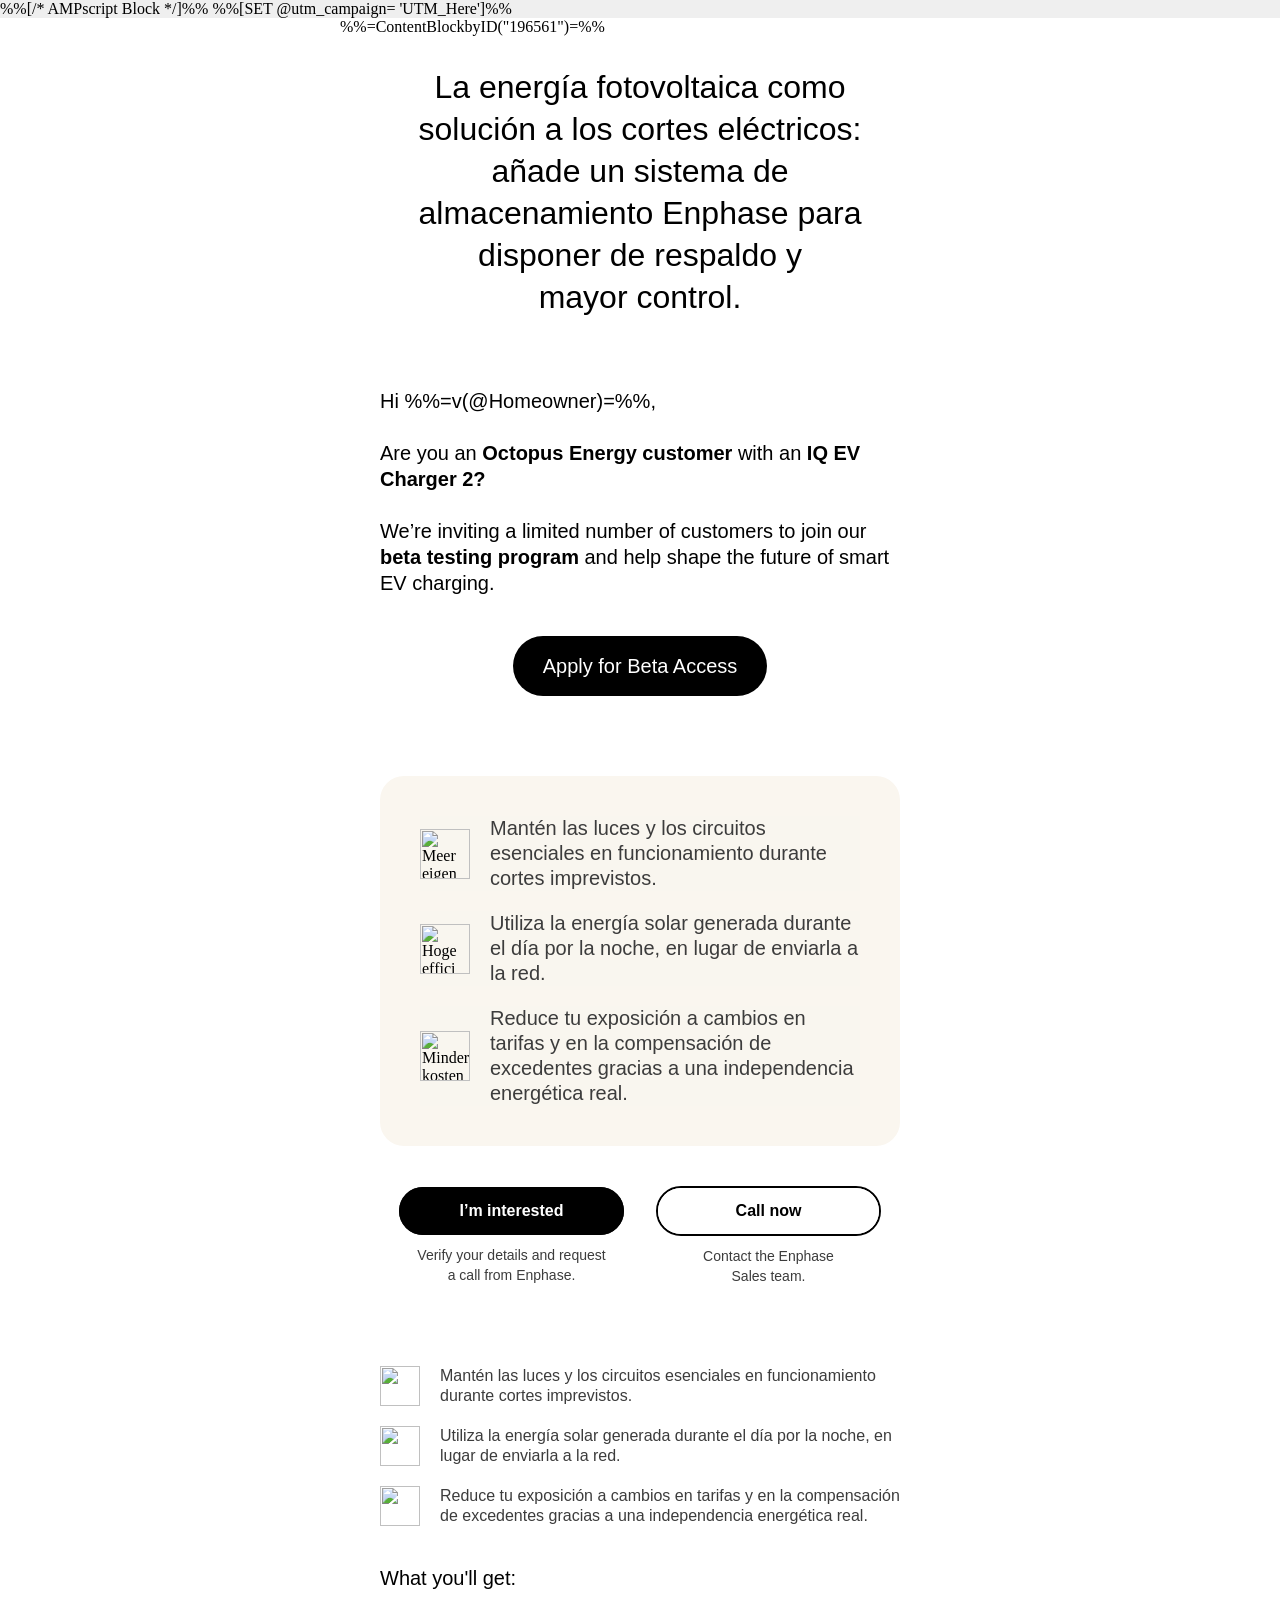
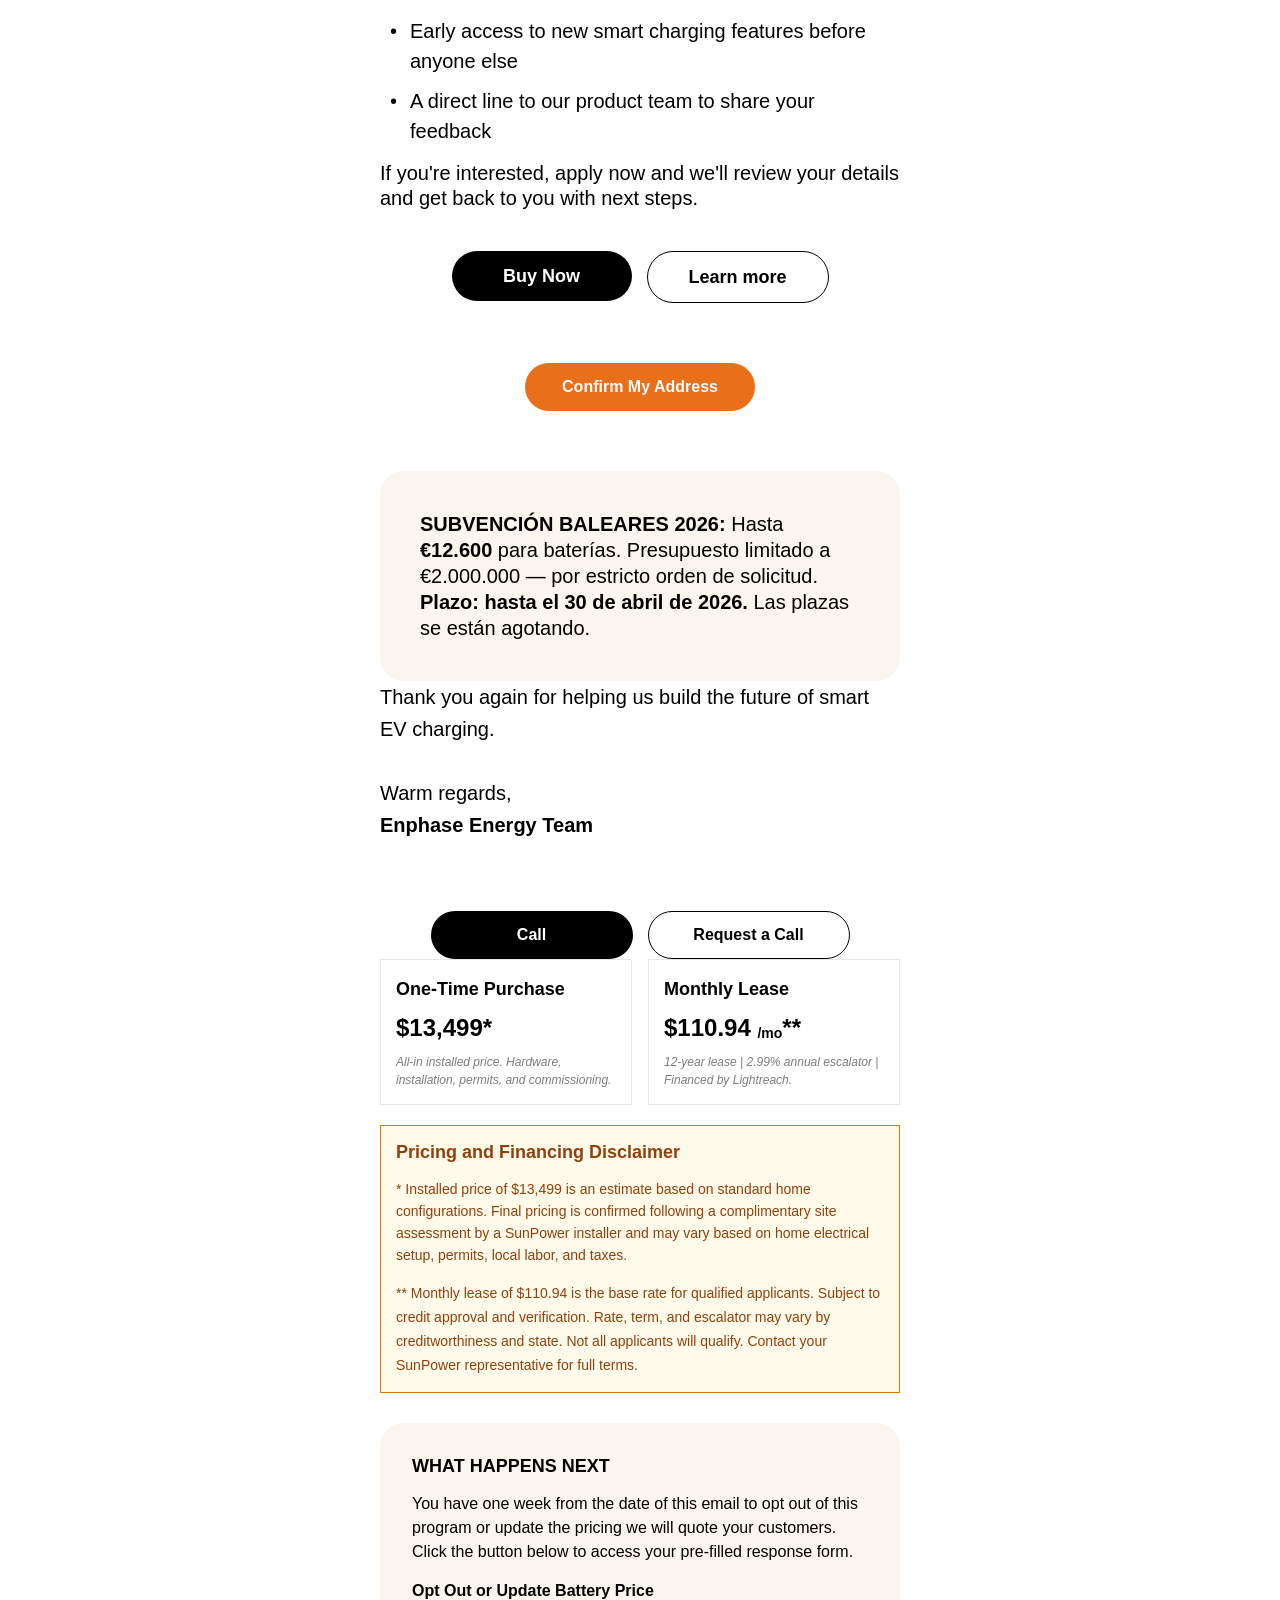
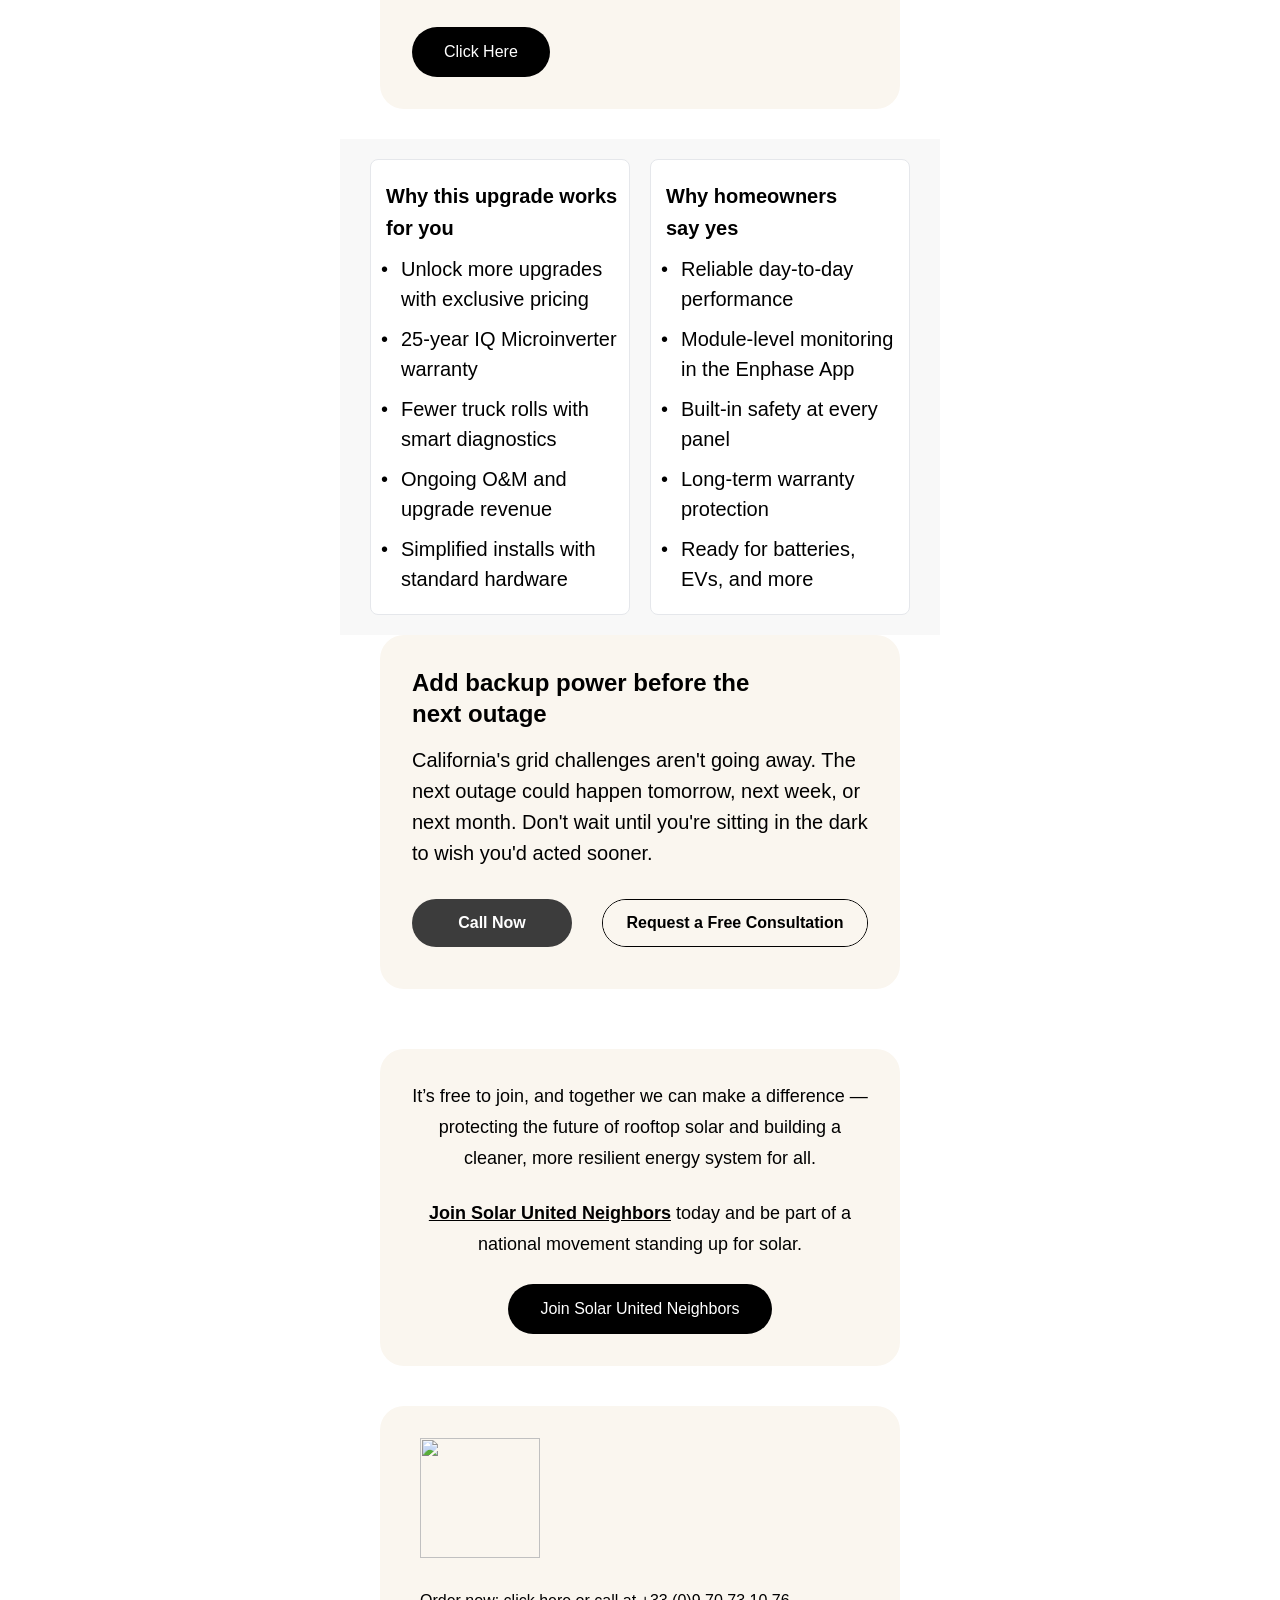
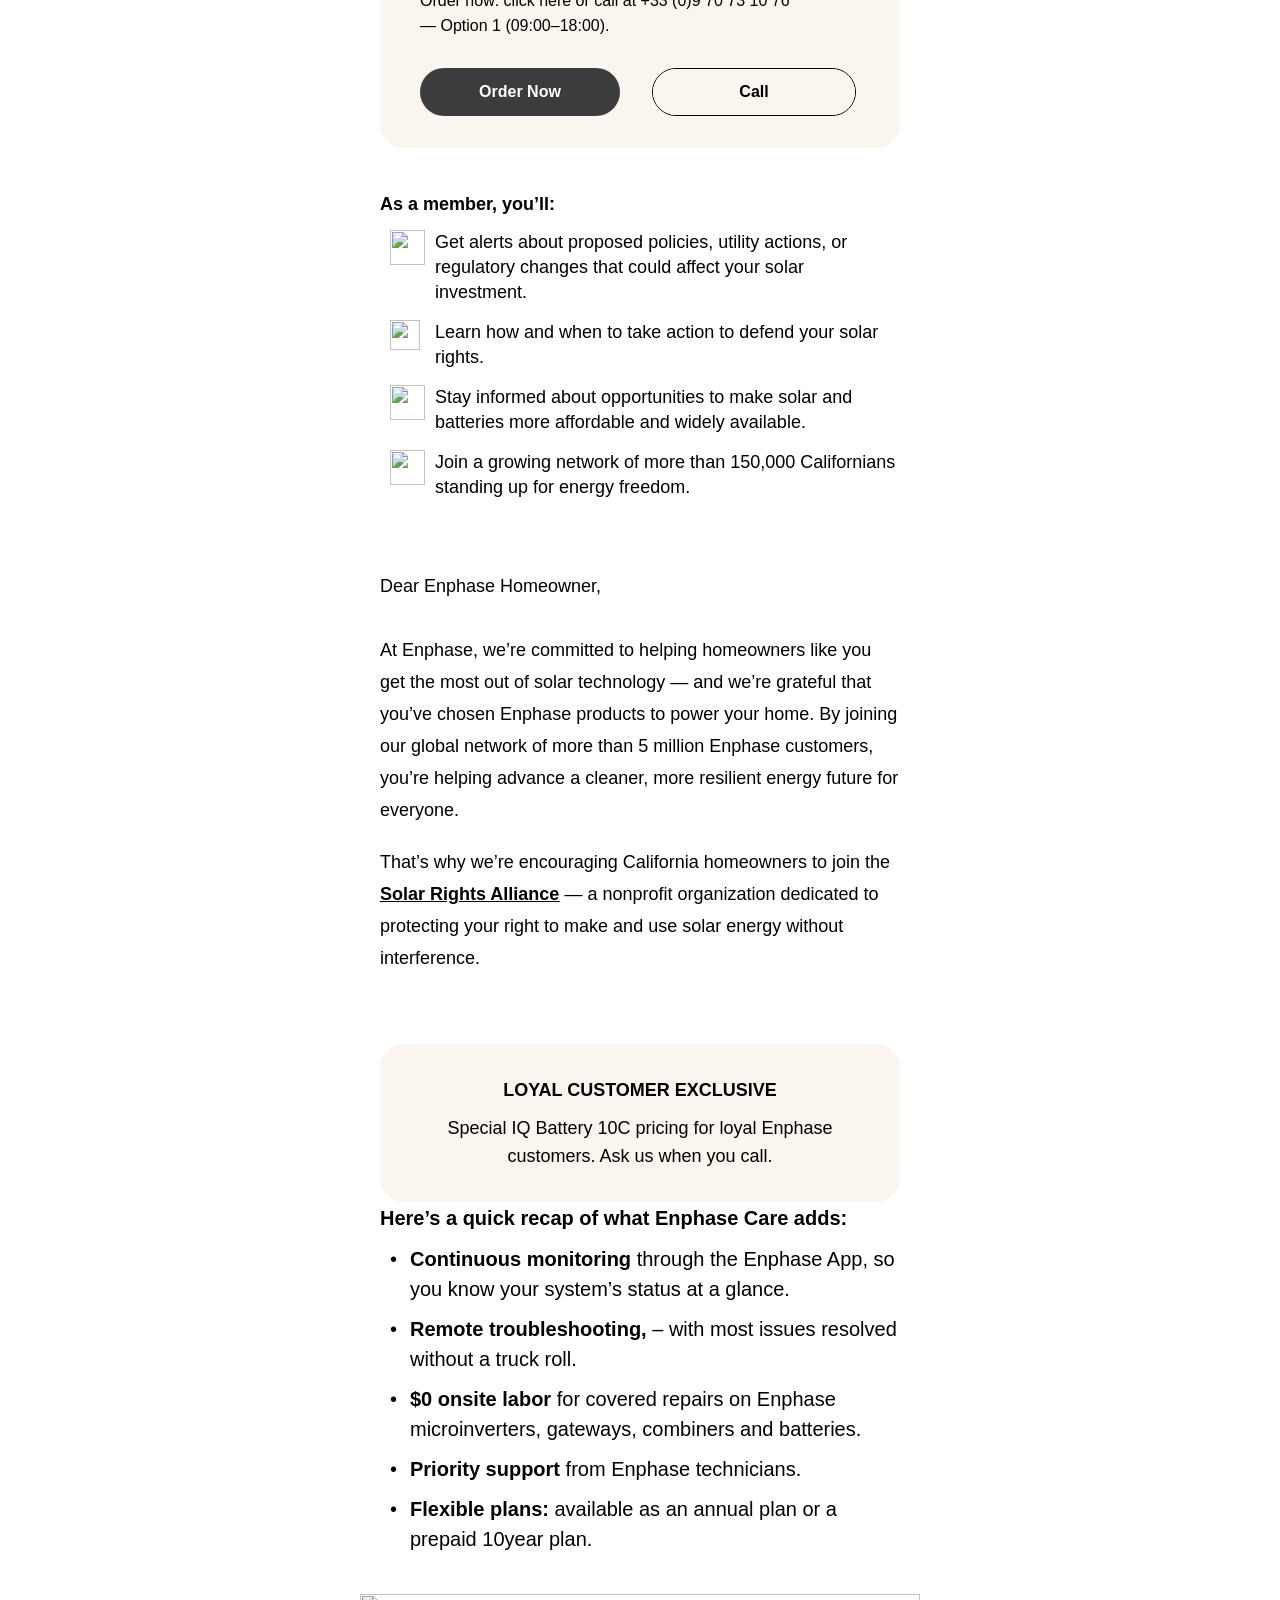
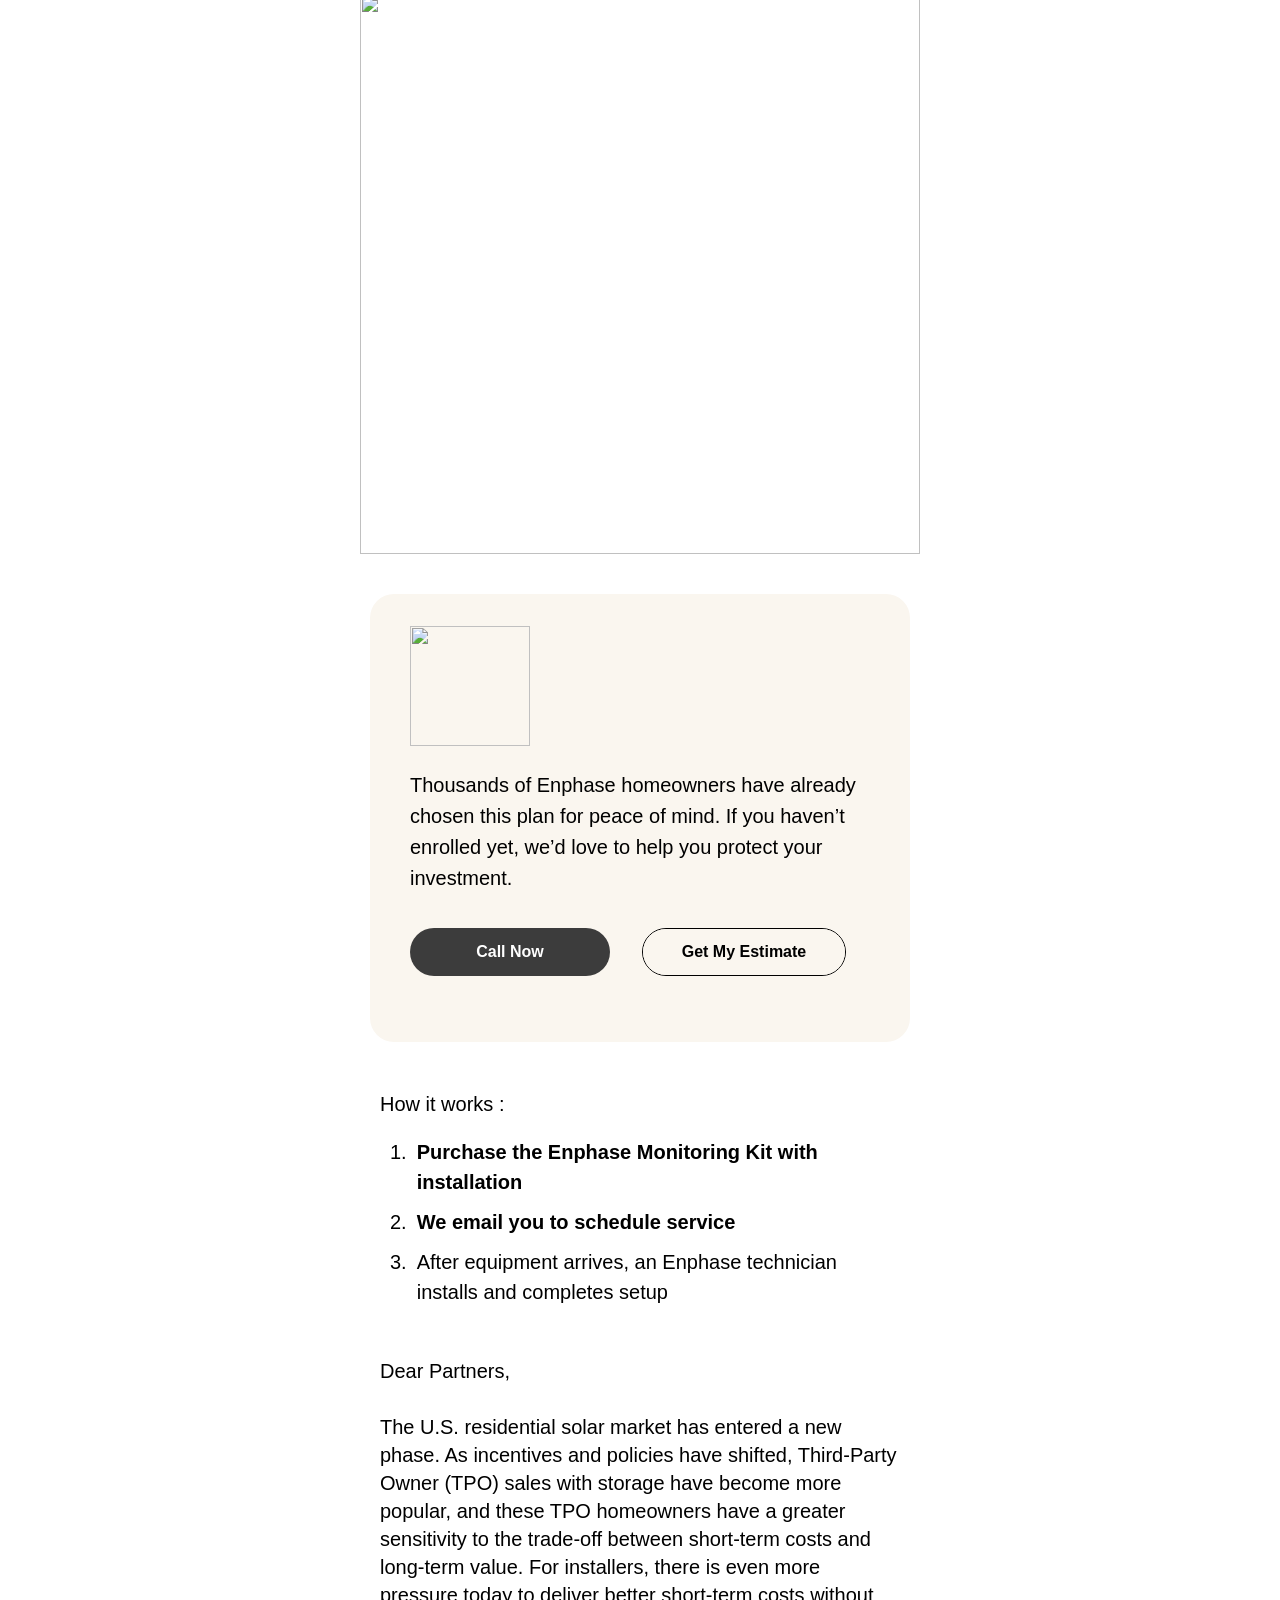
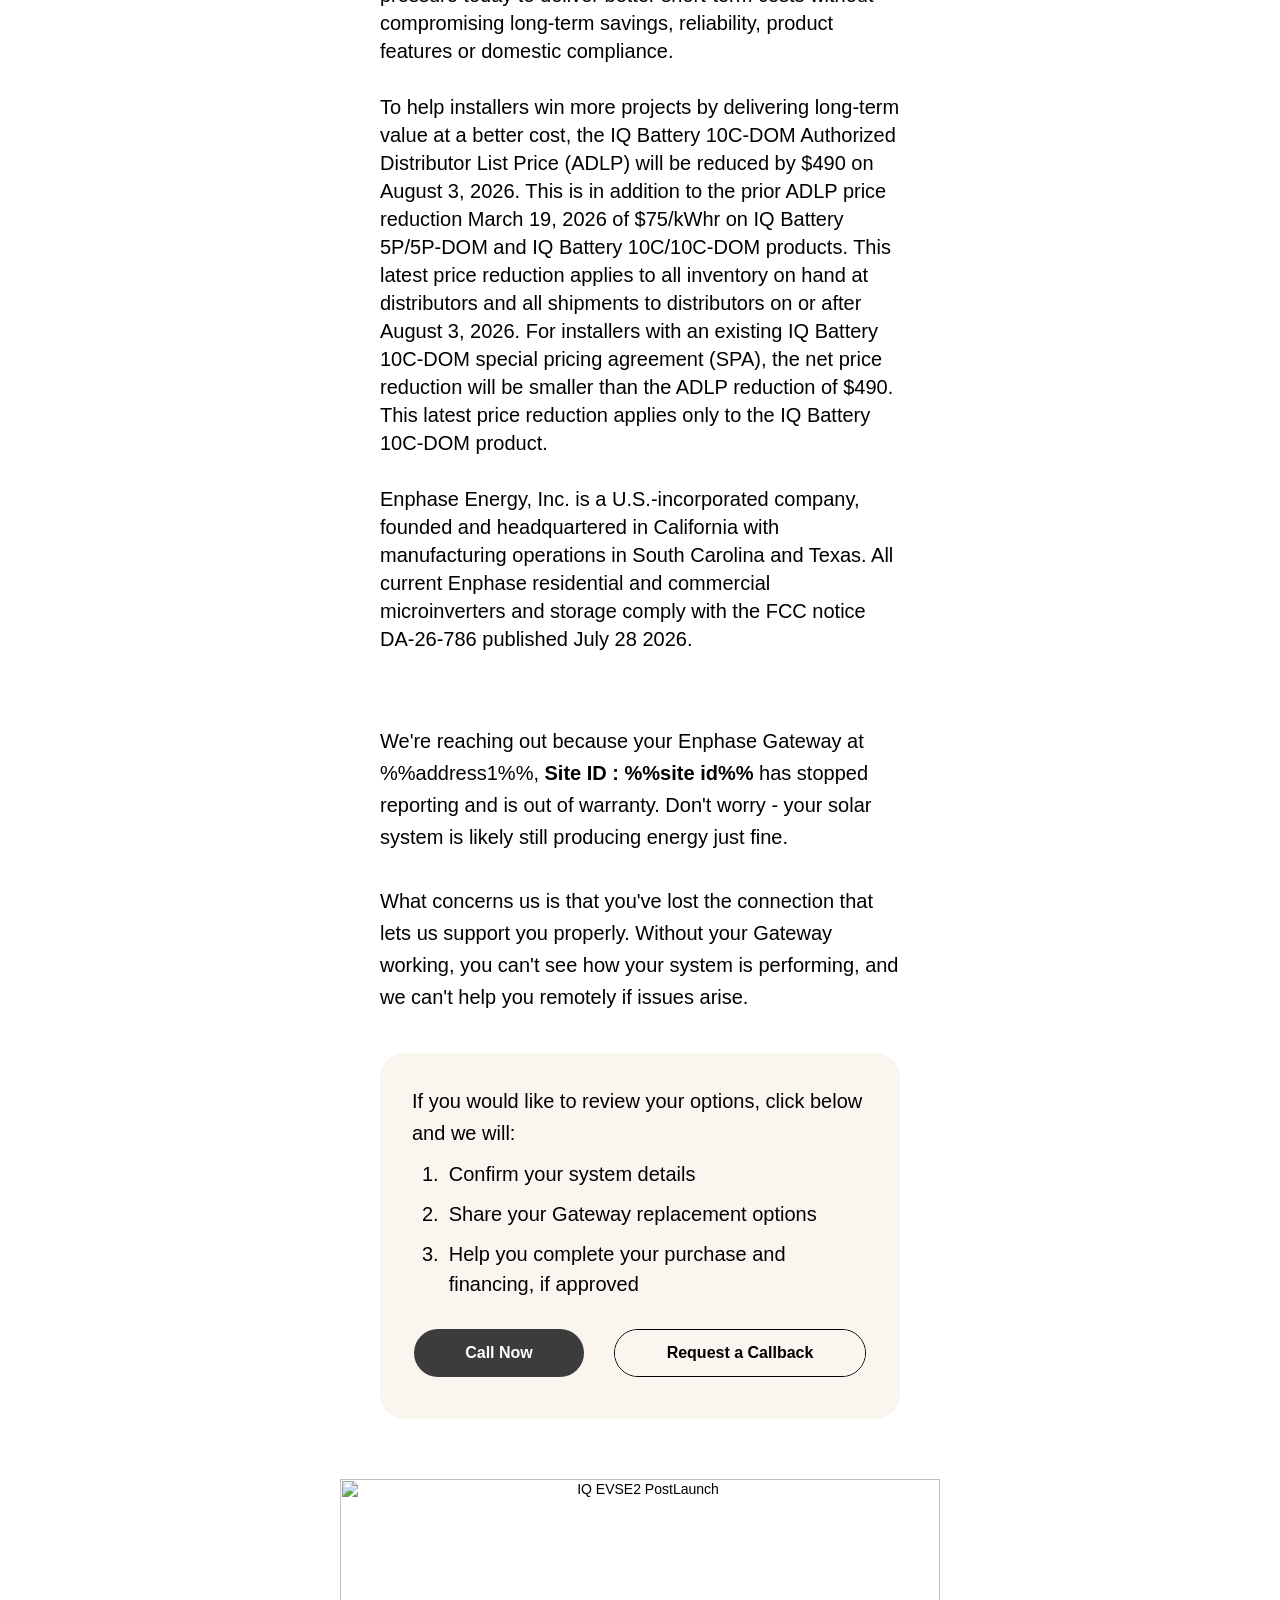
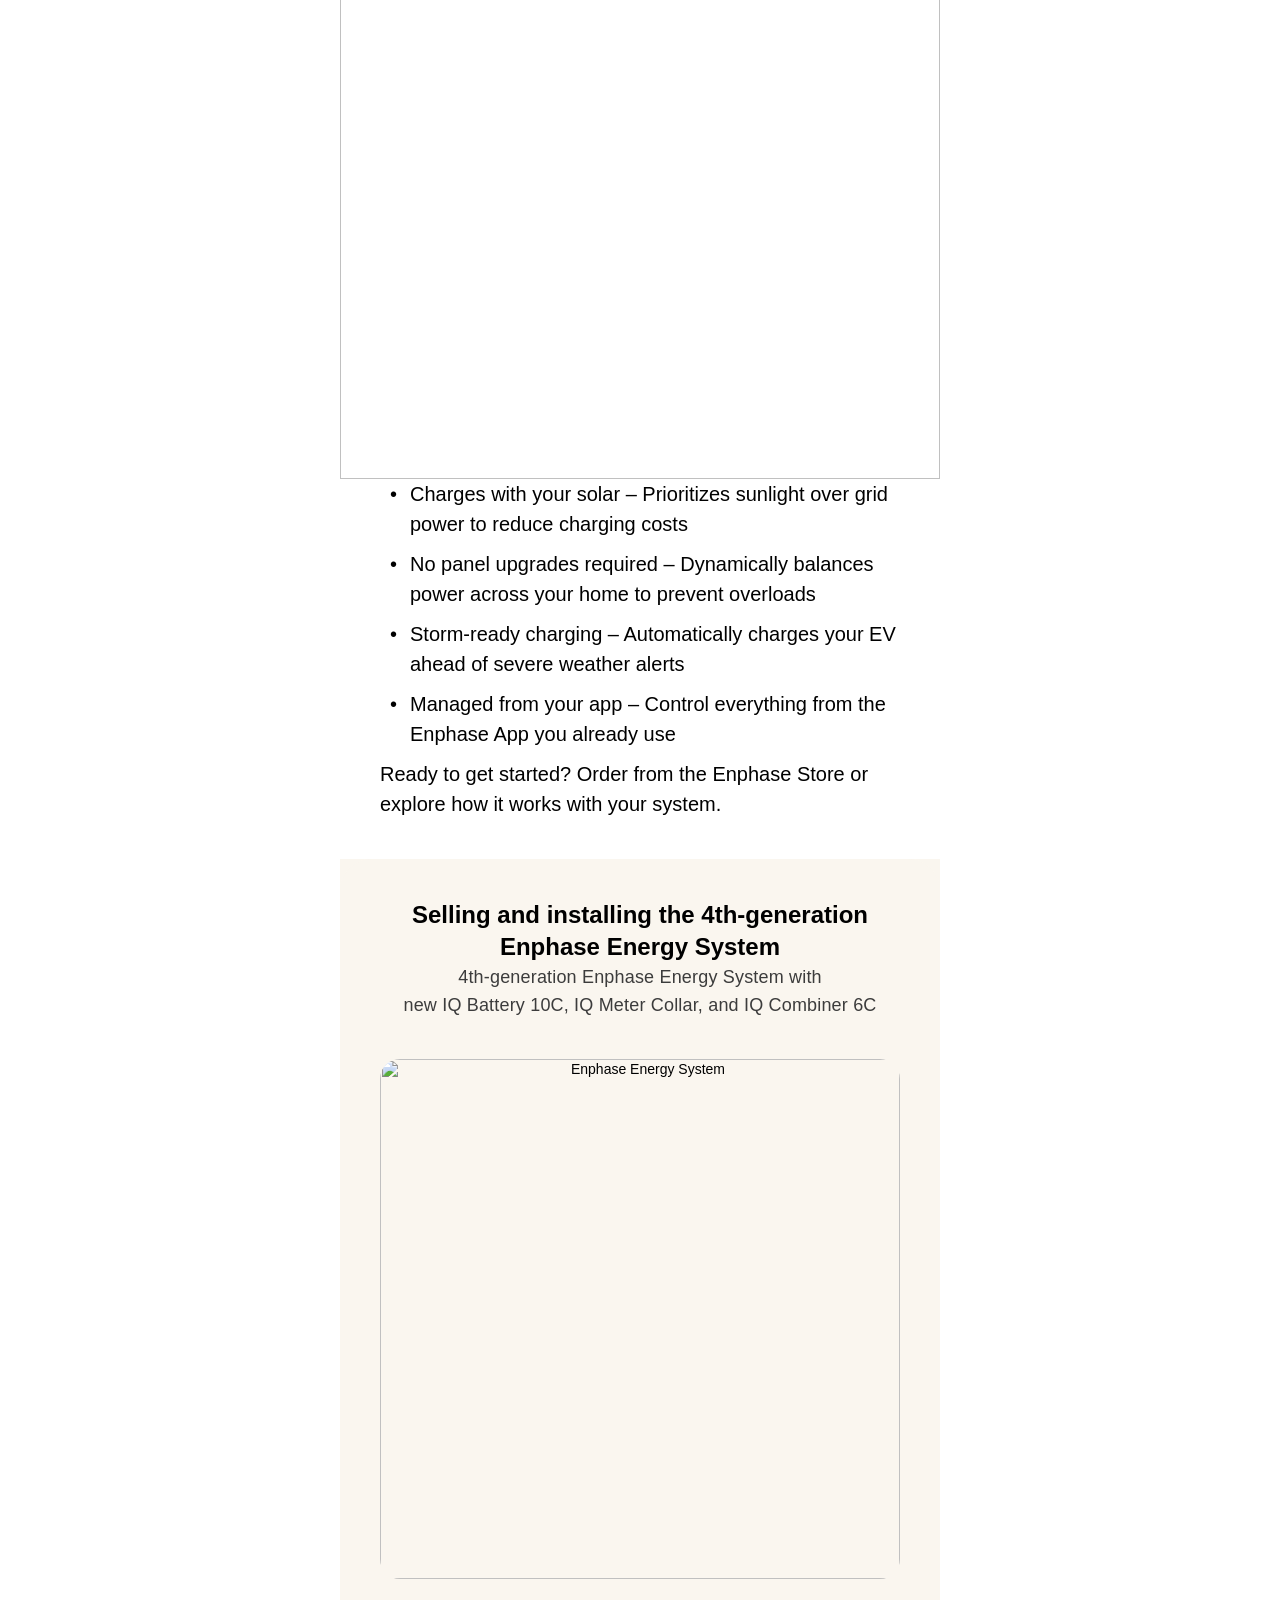
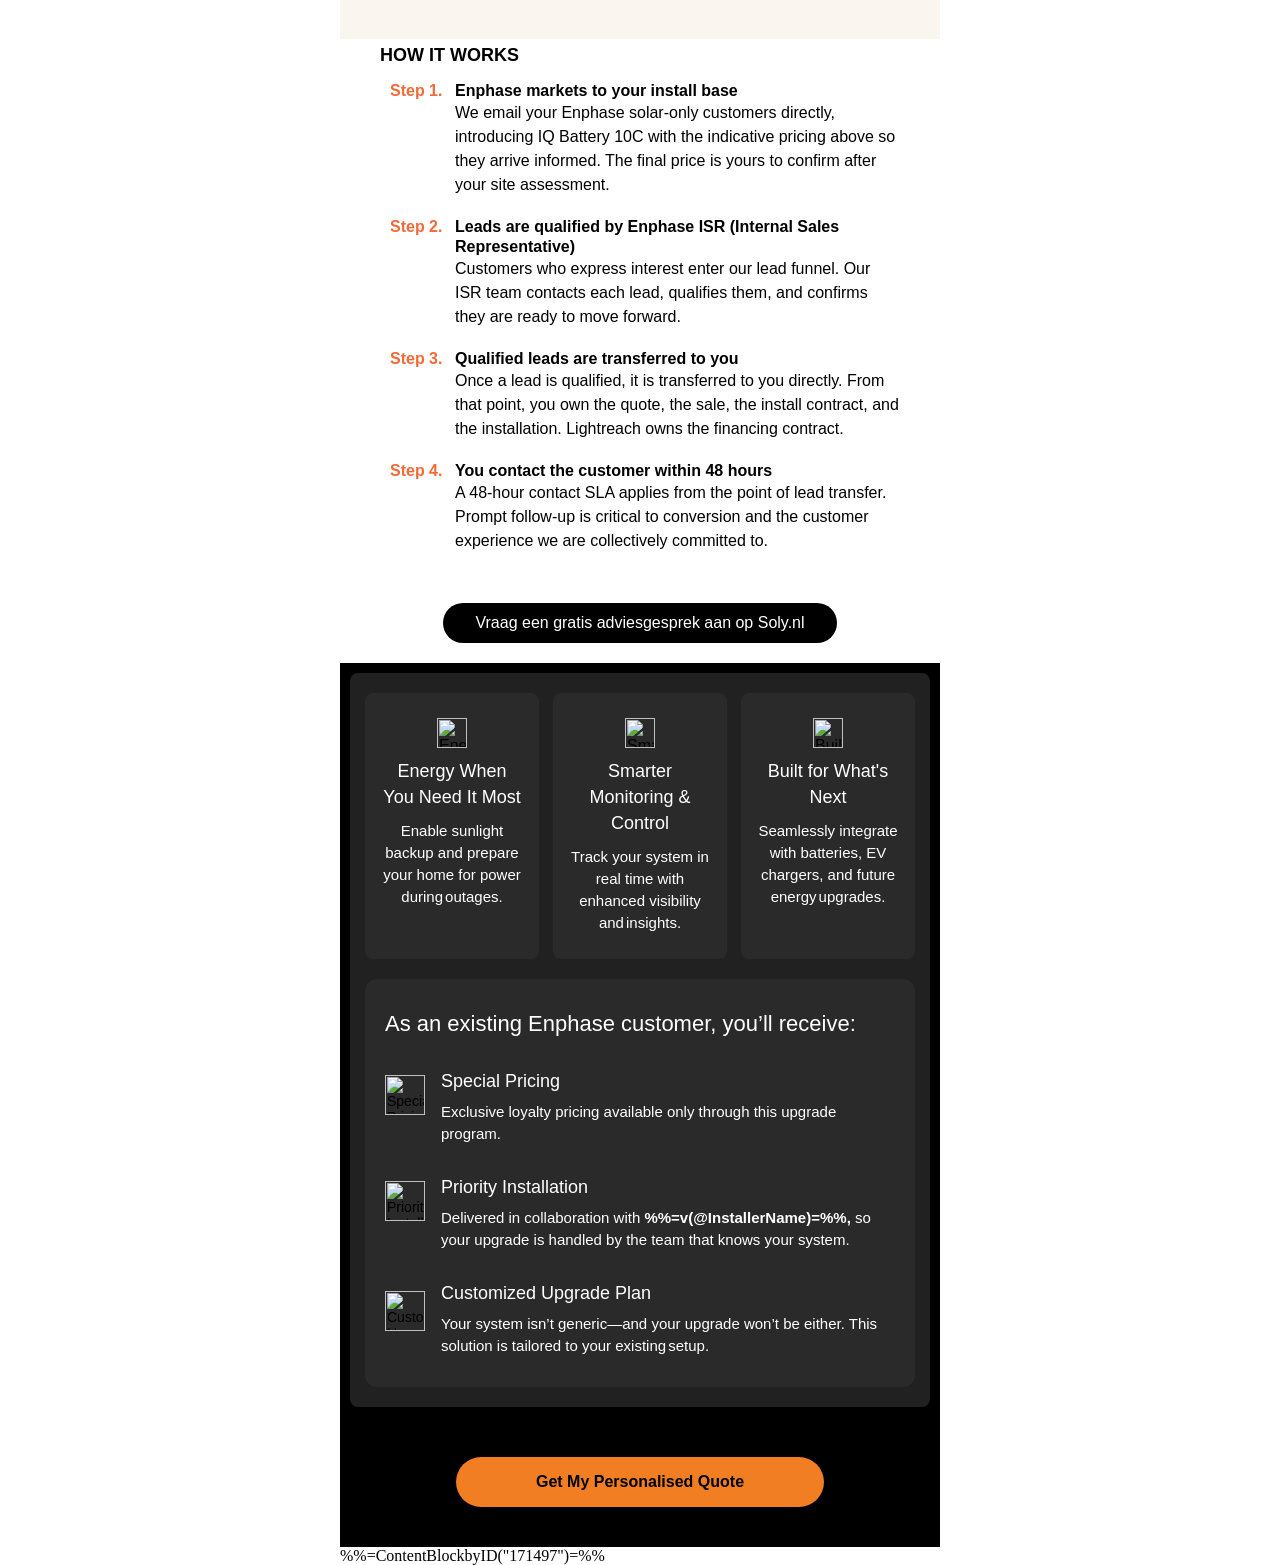
==== commit 08a2fb7d: "enphase@1.3.16: header/footer country selection with US fallback, SFMC anchor/UTM/CallCTA rule harde" ====
--- a/personas/enphase/references/Enphase_Main_Reference.html
+++ b/personas/enphase/references/Enphase_Main_Reference.html
@@ -1,3 +1,11 @@
+<!--Ampscript block here -->
+
+%%[/* AMPscript Block */]%%
+
+%%[SET @utm_campaign= 'UTM_Here']%%
+
+<!--//Ampscript block here -->
+
 <!DOCTYPE html PUBLIC "-//W3C//DTD XHTML 1.0 Transitional//EN" "http://www.w3.org/TR/xhtml1/DTD/xhtml1-transitional.dtd">
 <html xmlns="http://www.w3.org/1999/xhtml"
 xmlns:v="urn:schemas-microsoft-com:vml"
@@ -9,15 +17,19 @@
 <o:PixelsPerInch>96</o:PixelsPerInch>
 </o:OfficeDocumentSettings>
 </xml><![endif]-->
-<title>-- Page Title --</title>
+<title>Enphase</title>
+<link rel="apple-touch-icon" sizes="180x180" href="https://enphase.com/apple-touch-icon.png">
+<link rel="icon" type="image/png" sizes="32x32" href="https://enphase.com/favicon-32x32.png">
+<link rel="icon" type="image/png" sizes="16x16" href="https://enphase.com/favicon-16x16.png">
 <meta http-equiv="Content-Type" content="text/html; charset=utf-8" />
 <meta http-equiv="X-UA-Compatible" content="IE=edge" />
-<meta name="viewport" content="width=device-width, initial-scale=1.0 " />
-<meta name="format-detection" content="telephone=no"/>`r`n<meta name="color-scheme" content="light dark" />`r`n<meta name="supported-color-schemes" content="light dark" />
+<meta name="viewport" content="width=device-width, initial-scale=1.0" />
+<meta name="format-detection" content="telephone=no"/>
 
-<!--[if !mso]><!-->
-<!--<![endif]-->
-
+<!-- Font face style -->
+<link rel="preload" as="style" href="https://enphase.com/themes/custom/smalcode/dist/fonts.css">
+<!-- //Font face style -->
+	
 <style type="text/css">
 /*ENPHASE - Master_CSS- 101844*/
 body {
@@ -565,6 +577,7 @@
     line-height: 100% !important;
 }
 .em_fnt50 {
+
     font-size: 40px !important;
     line-height: 40px !important;
 }
@@ -804,17 +817,36 @@
 }
 }
 </style>
+
+<!--[if mso]>
+<style type="text/css">
+td {
+font-family: Arial, sans-serif !important; 
+}
+</style>
+<![endif]-->
 </head>
-
-<body class="em_body" style="margin:0px auto; padding:0px;" bgcolor="#ffffff">
+<body class="em_body" style="margin:0px auto; padding:0px;background-color:#EFEFEF;" bgcolor="#EFEFEF">
 <!-- == Header Section == -->
 <table role="presentation" width="100%" border="0" cellspacing="0" cellpadding="0" class="em_full_wrap" bgcolor="#ffffff" style="table-layout:fixed;">
   <tr>
     <td align="center" valign="top"><table role="presentation" align="center" width="600" border="0" cellspacing="0" cellpadding="0" class="em_main_table" style="width:600px; table-layout:fixed;">
         <tr>
-          <td>
-
-			  <!-- Block 1 -->
+          <td><!-- Header_Dark_Version1_EN Content Block Below --> 
+            %%=ContentBlockbyID("196561")=%% 
+            <!-- //Header_Dark_Version1_EN Content Block below --></td>
+        </tr>
+      </table></td>
+  </tr>
+</table>
+<!-- == //Header Section == --> 
+<!-- == Body Section == -->
+<table role="presentation" width="100%" border="0" cellspacing="0" cellpadding="0" class="em_full_wrap" bgcolor="#ffffff" style="table-layout:fixed;">
+  <tr>
+    <td align="center" valign="top"><table role="presentation" align="center" width="600" border="0" cellspacing="0" cellpadding="0" class="em_main_table" style="width:600px; table-layout:fixed;">
+        <tr>
+          <td><!-- Block 1 -->
+            
             <table role="presentation" align="center" border="0" cellpadding="0" cellspacing="0" style="background-color: #FFFFFF;" width="100%">
               <tr>
                 <td align="center" class="em_aside15" style="padding:30px 50px 30px 50px;" valign="top"><table role="presentation" border="0" cellpadding="0" cellspacing="0" width="100%">
@@ -824,8 +856,9 @@
                   </table></td>
               </tr>
             </table>
-
+            
             <!-- Block 2-->
+            
             <table role="presentation" align="center" border="0" cellpadding="0" cellspacing="0" style="background-color: #FFFFFF;" width="100%">
               <tr>
                 <td align="center" class="em_aside15" style="padding:40px 40px 40px 40px;" valign="top"><table role="presentation" border="0" cellpadding="0" cellspacing="0" width="100%">
@@ -839,8 +872,9 @@
                   </table></td>
               </tr>
             </table>
-
+            
             <!-- Block 3 -->
+            
             <table role="presentation" align="center" border="0" cellpadding="0" cellspacing="0" width="100%">
               <tr>
                 <td align="center" class="em_aside15" style="padding:0px 50px 40px 50px;" valign="top"><table role="presentation" border="0" cellpadding="0" cellspacing="0" width="100%">
@@ -854,8 +888,9 @@
                   </table></td>
               </tr>
             </table>
-
+            
             <!-- Block 4 -->
+            
             <table role="presentation" align="center" border="0" cellpadding="0" cellspacing="0" width="100%">
               <tr>
                 <td align="left" class="em_aside15 em_ptop em_pbottom" style="padding: 40px 40px 40px 40px;" valign="top"><table role="presentation" align="left" bgcolor="#FAF6EF" border="0" cellpadding="0" cellspacing="0" style="border-radius: 24px;" width="100%">
@@ -867,7 +902,7 @@
                                   <td align="center" style="padding-bottom: 20px;" valign="top"><table align="center" border="0" cellpadding="0" cellspacing="0" role="presentation" style="max-width:520px; background-color:#f9f6ef;" width="100%">
                                       <tr>
                                         <td align="center" style="padding:0px 0px 0px 0px;" valign="middle"><table border="0" cellpadding="0" cellspacing="0" role="presentation" width="100%">
-                                            <tr>
+                                            <tr> 
                                               <!-- Icon -->
                                               <td align="left" style="padding-right:10px;" valign="middle" width="60"><img alt="Meer eigen stroom ’s avonds" src="https://image.email.enphase.com/lib/fe2811727364047d7c1d78/m/1/b5dcbc41-3bdb-42fc-a6be-527498d810c0.png" style="display:block; width:50px; border:0; outline:none; text-decoration:none;" title="Meer eigen stroom ’s avonds" width="50"></td>
                                               <!-- Text -->
@@ -881,7 +916,7 @@
                                   <td align="center" style="padding-bottom: 20px;" valign="top"><table align="center" border="0" cellpadding="0" cellspacing="0" role="presentation" style="max-width:520px; background-color:#f9f6ef;" width="100%">
                                       <tr>
                                         <td align="center" style="padding:0px 0px 0px 0px;" valign="middle"><table border="0" cellpadding="0" cellspacing="0" role="presentation" width="100%">
-                                            <tr>
+                                            <tr> 
                                               <!-- Icon -->
                                               <td align="left" style="padding-right:10px;" valign="middle" width="60"><img alt="Hoge effici" src="https://image.email.enphase.com/lib/fe2811727364047d7c1d78/m/1/aedf7902-0acf-465d-88c8-abeb44e3ca96.png" style="display:block; width:50px; border:0; outline:none; text-decoration:none;" title="Hoge effici" width="50"></td>
                                               <!-- Text -->
@@ -895,7 +930,7 @@
                                   <td align="center" valign="top"><table align="center" border="0" cellpadding="0" cellspacing="0" role="presentation" style="max-width:520px; background-color:#f9f6ef;" width="100%">
                                       <tr>
                                         <td align="center" style="padding:0px 0px 0px 0px;" valign="middle"><table border="0" cellpadding="0" cellspacing="0" role="presentation" width="100%">
-                                            <tr>
+                                            <tr> 
                                               <!-- Icon -->
                                               <td align="left" style="padding-right:10px;" valign="middle" width="60"><img alt="Minder kosten" src="https://image.email.enphase.com/lib/fe2811727364047d7c1d78/m/1/073d6163-f513-4def-9a91-4bd5184b71a0.png" style="display:block; width:50px; border:0; outline:none; text-decoration:none;" title="Minder kosten" width="50"></td>
                                               <!-- Text -->
@@ -912,14 +947,15 @@
                   </table></td>
               </tr>
             </table>
-
+            
             <!-- Block 5 -->
+            
             <table role="presentation" align="center" bgcolor="#FFFFFF" border="0" cellpadding="0" cellspacing="0" width="100%">
               <tr>
                 <td align="center" class="em_aside15" style="padding: 0px 30px 20px 30px;" valign="top"><table role="presentation" border="0" cellpadding="0" cellspacing="0" width="100%">
                     <tr>
                       <td align="center" style="font-family: Arial, sans-serif; font-size:24px; color:#000000; line-height:26px; font-weight:400;"><table role="presentation" align="center" border="0" cellpadding="0" cellspacing="0">
-                          <tr>
+                          <tr> 
                             <!-- FIRST CTA -->
                             <td align="center" class="em_clear" valign="middle"><table role="presentation" align="center" border="0" cellpadding="0" cellspacing="0" valign="middle">
                                 <tr>
@@ -994,8 +1030,9 @@
                   </table></td>
               </tr>
             </table>
-
+            
             <!-- Block 6 -->
+            
             <table role="presentation" align="center" border="0" cellpadding="0" cellspacing="0" width="100%">
               <tr>
                 <td align="left" class="em_aside15 em_ptop em_pbottom" style="padding: 40px 40px 40px 40px;" valign="top"><table role="presentation" align="left" bgcolor="#ffffff" border="0" cellpadding="0" cellspacing="0" style="border-radius: 24px;" width="100%">
@@ -1007,7 +1044,7 @@
                                   <td align="center" style="padding-bottom: 20px;" valign="top"><table align="center" border="0" cellpadding="0" cellspacing="0" role="presentation" style="max-width:520px; background-color:#ffffff;" width="100%">
                                       <tr>
                                         <td align="center" style="padding:0px 0px 0px 0px;" valign="middle"><table border="0" cellpadding="0" cellspacing="0" role="presentation" width="100%">
-                                            <tr>
+                                            <tr> 
                                               <!-- Icon -->
                                               <td align="left" style="padding-right:10px;" valign="middle" width="50"><img alt="" src="https://image.email.enphase.com/lib/fe2811727364047d7c1d78/m/1/cf89a0e3-a2bf-422f-bca5-52a89d085921.png" style="display:block; width:40px; border:0; outline:none; text-decoration:none;" title="" width="40"></td>
                                               <!-- Text -->
@@ -1021,7 +1058,7 @@
                                   <td align="center" style="padding-bottom: 20px;" valign="top"><table align="center" border="0" cellpadding="0" cellspacing="0" role="presentation" style="max-width:520px; background-color:#ffffff;" width="100%">
                                       <tr>
                                         <td align="center" style="padding:0px 0px 0px 0px;" valign="middle"><table border="0" cellpadding="0" cellspacing="0" role="presentation" width="100%">
-                                            <tr>
+                                            <tr> 
                                               <!-- Icon -->
                                               <td align="left" style="padding-right:10px;" valign="middle" width="50"><img alt="" src="https://image.email.enphase.com/lib/fe2811727364047d7c1d78/m/1/cf89a0e3-a2bf-422f-bca5-52a89d085921.png" style="display:block; width:40px; border:0; outline:none; text-decoration:none;" title="" width="40"></td>
                                               <!-- Text -->
@@ -1035,7 +1072,7 @@
                                   <td align="center" valign="top"><table align="center" border="0" cellpadding="0" cellspacing="0" role="presentation" style="max-width:520px; background-color:#ffffff;" width="100%">
                                       <tr>
                                         <td align="center" style="padding:0px 0px 0px 0px;" valign="middle"><table border="0" cellpadding="0" cellspacing="0" role="presentation" width="100%">
-                                            <tr>
+                                            <tr> 
                                               <!-- Icon -->
                                               <td align="left" style="padding-right:10px;" valign="middle" width="50"><img alt="" src="https://image.email.enphase.com/lib/fe2811727364047d7c1d78/m/1/cf89a0e3-a2bf-422f-bca5-52a89d085921.png" style="display:block; width:40px; border:0; outline:none; text-decoration:none;" title="" width="40"></td>
                                               <!-- Text -->
@@ -1052,8 +1089,9 @@
                   </table></td>
               </tr>
             </table>
-
+            
             <!-- Block 7 -->
+            
             <table role="presentation" align="center" border="0" cellpadding="0" cellspacing="0" style="background-color: #FFFFFF;" width="100%">
               <tr>
                 <td align="center" class="em_aside15" style="padding:0px 40px 40px 40px;" valign="top"><table role="presentation" border="0" cellpadding="0" cellspacing="0" width="100%">
@@ -1086,8 +1124,9 @@
                   </table></td>
               </tr>
             </table>
-
+            
             <!-- Block 8 -->
+            
             <table role="presentation" align="center" border="0" cellpadding="0" cellspacing="0" width="100%">
               <tr>
                 <td align="center" class="em_aside15" style="padding:0px 40px 40px 40px;" valign="top"><table role="presentation" border="0" cellpadding="0" cellspacing="0" width="100%">
@@ -1115,42 +1154,45 @@
                   </table></td>
               </tr>
             </table>
-
+            
             <!-- Block 9 -->
-			<table role="presentation" align="center" bgcolor="#FFFFFF" border="0" cellpadding="0" cellspacing="0" style="background-color: #FFFFFF;" width="100%">
-
-  <tr>
-   <td align="center" class="em_aside1" style="padding:20px 50px 20px 50px;" valign="top">
-    <table role="presentation" border="0" cellpadding="0" cellspacing="0" width="100%">
-
-      <tr>
-       <td align="center" valign="top">
-        <table role="presentation" align="center" border="0" cellpadding="0" cellspacing="0">
-
-          <tr>
-           <td align="center" valign="top">
-            <table role="presentation" align="center" border="0" cellpadding="0" cellspacing="0" class="em_width_cta_new" style="border-radius:56px; width: 230px;">
-
-              <tr>
-               <td align="center" bgcolor="#E96F1A" class="em_defaultlink em_font_cta_new" height="48" style=" color: #000000; font-family: 'enphase-visuelt-regular', Arial, sans-serif; font-size: 16px; height: 48px;font-weight: 500; border-radius:56px; background-color:#E96F1A !important; " valign="middle">
-                <b><a alias="Confirm My Address" conversion="false" data-linkto="other" href="%%=RedirectTo(@formURL)=%%" style="color:#ffffff;text-decoration:none;display: block;line-height: 48px;" target="_blank" title="Confirm My Address">Confirm My Address</a></b></td></tr></table></td></tr></table></td></tr></table></td></tr></table>
-
+            
+            <table role="presentation" align="center" bgcolor="#FFFFFF" border="0" cellpadding="0" cellspacing="0" style="background-color: #FFFFFF;" width="100%">
+              <tr>
+                <td align="center" class="em_aside1" style="padding:20px 50px 20px 50px;" valign="top"><table role="presentation" border="0" cellpadding="0" cellspacing="0" width="100%">
+                    <tr>
+                      <td align="center" valign="top"><table role="presentation" align="center" border="0" cellpadding="0" cellspacing="0">
+                          <tr>
+                            <td align="center" valign="top"><table role="presentation" align="center" border="0" cellpadding="0" cellspacing="0" class="em_width_cta_new" style="border-radius:56px; width: 230px;">
+                                <tr>
+                                  <td align="center" bgcolor="#E96F1A" class="em_defaultlink em_font_cta_new" height="48" style=" color: #000000; font-family: 'enphase-visuelt-regular', Arial, sans-serif; font-size: 16px; height: 48px;font-weight: 500; border-radius:56px; background-color:#E96F1A !important; " valign="middle"><b><a alias="Confirm My Address" conversion="false" data-linkto="other" href="%%=RedirectTo(@formURL)=%%" style="color:#ffffff;text-decoration:none;display: block;line-height: 48px;" target="_blank" title="Confirm My Address">Confirm My Address</a></b></td>
+                                </tr>
+                              </table></td>
+                          </tr>
+                        </table></td>
+                    </tr>
+                  </table></td>
+              </tr>
+            </table>
+            
             <!-- Block 10 -->
+            
             <table role="presentation" align="center" border="0" cellpadding="0" cellspacing="0" width="100%">
-  <tr>
-    <td align="left" class="em_pxy1" style="padding: 40px 40px 0px;" valign="top"><table role="presentation" align="left" bgcolor="#FAF6EF" border="0" cellpadding="0" cellspacing="0" style="border-radius: 24px;" width="100%">
-        <tr>
-          <td align="left" class="em_pxy3" style="padding: 40px 40px 40px;" valign="top"><table role="presentation" align="left" border="0" cellpadding="0" cellspacing="0" width="100%">
-              <tr>
-                 <td align="left" class="em_defaultlink" style="color: #000000; font-family: 'enphase-visuelt-regular', Arial, sans-serif; font-size: 20px; line-height: 26px;font-weight: 400;" valign="top"><span style="font-weight: 700;">SUBVENCIÓN BALEARES 2026:</span> Hasta <span style="font-weight: 700;">€12.600</span> para baterías. Presupuesto limitado a €2.000.000 — por estricto orden de solicitud. <span style="font-weight: 700;">Plazo: hasta el 30 de abril de 2026.</span> Las plazas se están agotando.</td>
-              </tr>
-            </table></td>
-        </tr>
-      </table></td>
-  </tr>
-</table>
-
+              <tr>
+                <td align="left" class="em_pxy1" style="padding: 40px 40px 0px;" valign="top"><table role="presentation" align="left" bgcolor="#FAF6EF" border="0" cellpadding="0" cellspacing="0" style="border-radius: 24px;" width="100%">
+                    <tr>
+                      <td align="left" class="em_pxy3" style="padding: 40px 40px 40px;" valign="top"><table role="presentation" align="left" border="0" cellpadding="0" cellspacing="0" width="100%">
+                          <tr>
+                            <td align="left" class="em_defaultlink" style="color: #000000; font-family: 'enphase-visuelt-regular', Arial, sans-serif; font-size: 20px; line-height: 26px;font-weight: 400;" valign="top"><span style="font-weight: 700;">SUBVENCIÓN BALEARES 2026:</span> Hasta <span style="font-weight: 700;">€12.600</span> para baterías. Presupuesto limitado a €2.000.000 — por estricto orden de solicitud. <span style="font-weight: 700;">Plazo: hasta el 30 de abril de 2026.</span> Las plazas se están agotando.</td>
+                          </tr>
+                        </table></td>
+                    </tr>
+                  </table></td>
+              </tr>
+            </table>
+            
             <!-- Block 11 -->
+            
             <table role="presentation" align="center" border="0" cellpadding="0" cellspacing="0" style="background-color: #FFFFFF;" width="100%">
               <tr>
                 <td align="center" class="em_aside15" style="padding:0px 40px 40px 40px;" valign="top"><table role="presentation" border="0" cellpadding="0" cellspacing="0" width="100%">
@@ -1163,103 +1205,991 @@
                   </table></td>
               </tr>
             </table>
-
-			<!-- Block 12 -->
-			<table role="presentation" align="center" bgcolor="#FFFFFF" border="0" cellpadding="0" cellspacing="0" width="100%">
-
+            
+            <!-- Block 12 -->
+            
+            <table role="presentation" align="center" bgcolor="#FFFFFF" border="0" cellpadding="0" cellspacing="0" width="100%">
+              <tr>
+                <td align="center" class="em_pxy6" style="padding:30px 40px 0px;" valign="top"><table role="presentation" align="center" border="0" cellpadding="0" cellspacing="0" width="100%">
+                    <tr>
+                      <td align="center" valign="top"><table role="presentation" border="0" cellpadding="0" cellspacing="0">
+                          <tr>
+                            <td align="center" class="em_clear" valign="top"><table role="presentation" border="0" cellpadding="0" cellspacing="0" style="border-radius:56px; width:202px;">
+                                <tr>
+                                  <td align="center" bgcolor="#000000" height="48" style="font-family: Arial, sans-serif; font-size:16px; font-weight:500; border-radius:56px; background-color:#000000;"><a alias="Call" conversion="false" data-linkto="other" href="tel:+15109456752" style="color:#FFFFFF; text-decoration:none; display:block; line-height:48px; font-weight:bold;" title="Call">Call</a></td>
+                                </tr>
+                              </table></td>
+                            <td class="em_clear" height="20" style="font-size:0px;line-height: 0px;" width="15"></td>
+                            <td align="center" class="em_clear" valign="top"><table role="presentation" border="0" cellpadding="0" cellspacing="0">
+                                <tr>
+                                  <td align="center" style="border-radius:56px; border:1px solid #000000; width:200px;display:block;" valign="top"><table role="presentation" border="0" cellpadding="0" cellspacing="0">
+                                      <tr>
+                                        <td align="center" height="46" style="font-family: Arial, sans-serif; font-size:16px; font-weight:500;height:46px;"><a data-linkto="other" href="%%=RedirectTo(@formURL)=%%" style="color:#000000; text-decoration:none; display:block; line-height:46px; font-weight:bold;" target="_blank">Request a Call</a></td>
+                                      </tr>
+                                    </table></td>
+                                </tr>
+                              </table></td>
+                          </tr>
+                        </table></td>
+                    </tr>
+                  </table></td>
+              </tr>
+            </table>
+            
+            <!-- Block 13 -->
+            
+            <table role="presentation" align="center" bgcolor="#ffffff" border="0" cellpadding="0" cellspacing="0" class="em_wrapper" style="width: 600px;background-color: #ffffff;" width="600">
+              <tr>
+                <td align="center" class="em_pxy4" style="padding: 0px 40px 20px;" valign="top"><table role="presentation" align="center" border="0" cellpadding="0" cellspacing="0" width="100%">
+                    <tr>
+                      <td valign="top" align="center"><table role="presentation" align="center" border="0" cellpadding="0" cellspacing="0" width="100%">
+                          <tr>
+                            <th align="center" bgcolor="#ffffff" class="em_clear" style="width: 250px;background-color: #ffffff;border-radius: 0px;border: 1px solid #E5E7EB;" valign="top" width="250"> <table role="presentation" align="center" border="0" cellpadding="0" cellspacing="0" class="em_wrapper" style="width: 250px;" width="250">
+                                <tr>
+                                  <td align="center" class="" valign="top"><table role="presentation" align="center" border="0" cellpadding="0" cellspacing="0" width="100%">
+                                      <tr>
+                                        <td align="center" class="" style="padding: 15px 15px 15px;" valign="top"><table role="presentation" align="center" border="0" cellpadding="0" cellspacing="0" width="100%">
+                                            <tr>
+                                              <td align="left" class="em_defaultlink" style="color: #000000; font-family: 'enphase-visuelt-regular', Arial, sans-serif; font-size: 18px; line-height: 28px;font-weight: 700;" valign="top">One-Time Purchase </td>
+                                            </tr>
+                                            <tr>
+                                              <td align="left" class="em_defaultlink" style="color: #000000; font-family: 'enphase-visuelt-regular', Arial, sans-serif; font-size: 24px; line-height: 30px;font-weight: 700; padding-top: 10px; padding-bottom: 10px;" valign="top">$13,499* </td>
+                                            </tr>
+                                            <tr>
+                                              <td align="left" class="em_defaultlink" style="color: #7D7D7D; font-family: 'enphase-visuelt-regular', Arial, sans-serif; font-size: 12px; line-height: 18px;font-weight: 400; font-style: italic;" valign="top">All-in installed price. Hardware, installation, permits, and commissioning.</td>
+                                            </tr>
+                                          </table></td>
+                                      </tr>
+                                    </table></td>
+                                </tr>
+                              </table>
+                            </th>
+                            <th class="em_clear em_h20" style="width: 20px;line-height: 0px;font-size: 0px;" width="20"> </th>
+                            <th align="center" bgcolor="#ffffff" class="em_clear" style="width: 250px;background-color: #ffffff;border-radius: 0px;border: 1px solid #E5E7EB;" valign="top" width="250"> <table role="presentation" align="center" border="0" cellpadding="0" cellspacing="0" class="em_wrapper" style="width: 250px;" width="250">
+                                <tr>
+                                  <td align="center" class="" valign="top"><table role="presentation" align="center" border="0" cellpadding="0" cellspacing="0" width="100%">
+                                      <tr>
+                                        <td align="center" class="" style="padding: 15px 15px 15px;" valign="top"><table role="presentation" align="center" border="0" cellpadding="0" cellspacing="0" width="100%">
+                                            <tr>
+                                              <td align="left" class="em_defaultlink" style="color: #000000; font-family: 'enphase-visuelt-regular', Arial, sans-serif; font-size: 18px; line-height: 28px;font-weight: 700;" valign="top">Monthly Lease</td>
+                                            </tr>
+                                            <tr>
+                                              <td align="left" class="em_defaultlink" style="color: #000000; font-family: 'enphase-visuelt-regular', Arial, sans-serif; font-size: 24px; line-height: 30px;font-weight: 700; padding-top: 10px; padding-bottom: 10px;" valign="top">$110.94 <span style="font-size: 14px; line-height: 12px; vertical-align: -2px;">/mo</span>** </td>
+                                            </tr>
+                                            <tr>
+                                              <td align="left" class="em_defaultlink" style="color: #7D7D7D; font-family: 'enphase-visuelt-regular', Arial, sans-serif; font-size: 12px; line-height: 18px;font-weight: 400; font-style: italic;" valign="top">12-year lease  |  2.99% annual escalator  |  Financed by Lightreach.</td>
+                                            </tr>
+                                          </table></td>
+                                      </tr>
+                                    </table></td>
+                                </tr>
+                              </table>
+                            </th>
+                          </tr>
+                        </table></td>
+                    </tr>
+                  </table></td>
+              </tr>
+            </table>
+            
+            <!-- Block 14 -->
+            
+            <table role="presentation" align="center" bgcolor="#ffffff" border="0" cellpadding="0" cellspacing="0" class="em_wrapper" style="width: 600px;background-color: #ffffff;" width="600">
+              <tr>
+                <td align="center" class="em_pxy5" style="padding: 0px 40px 30px;" valign="top"><table role="presentation" align="center" border="0" cellpadding="0" cellspacing="0" width="100%">
+                    <tr>
+                      <td valign="top" align="center"><table role="presentation" align="center" border="0" cellpadding="0" cellspacing="0" width="100%">
+                          <tr>
+                            <td align="center" bgcolor="#ffffff" class="" style="background-color: #fffbeb;border-radius: 0px;border: 1px solid #d97707;" valign="top" width="100%"><table role="presentation" align="center" border="0" cellpadding="0" cellspacing="0" class="" width="100%">
+                                <tr>
+                                  <td align="center" class="" valign="top"><table role="presentation" align="center" border="0" cellpadding="0" cellspacing="0" width="100%">
+                                      <tr>
+                                        <td align="center" class="" style="padding: 15px 15px 15px;" valign="top"><table role="presentation" align="center" border="0" cellpadding="0" cellspacing="0" width="100%">
+                                            <tr>
+                                              <td align="left" class="em_defaultlink" style="color: #92400e; font-family: 'enphase-visuelt-regular', Arial, sans-serif; font-size: 18px; line-height: 22px;font-weight: 700;" valign="top">Pricing and Financing Disclaimer </td>
+                                            </tr>
+                                            <tr>
+                                              <td align="left" class="em_defaultlink" style="color: #92400e; font-family: 'enphase-visuelt-regular', Arial, sans-serif; font-size: 14px; line-height: 22px;font-weight: 400; padding-top: 15px;" valign="top"> * Installed price of $13,499 is an estimate based on standard home configurations. Final pricing is confirmed following a complimentary site assessment by a SunPower installer and may vary based on home electrical setup, permits, local labor, and taxes. </td>
+                                            </tr>
+                                            <tr>
+                                              <td align="left" class="em_defaultlink" style="color: #92400e; font-family: 'enphase-visuelt-regular', Arial, sans-serif; font-size: 14px; line-height: 24px;font-weight: 400; padding-top: 15px;" valign="top">** Monthly lease of $110.94 is the base rate for qualified applicants. Subject to credit approval and verification. Rate, term, and escalator may vary by creditworthiness and state. Not all applicants will qualify. Contact your SunPower representative for full terms. </td>
+                                            </tr>
+                                          </table></td>
+                                      </tr>
+                                    </table></td>
+                                </tr>
+                              </table></td>
+                          </tr>
+                        </table></td>
+                    </tr>
+                  </table></td>
+              </tr>
+            </table>
+            
+            <!-- Block 15 -->
+            
+            <table bgcolor="#ffffff" cellpadding="0" cellspacing="0" role="presentation" style="background-color: #ffffff;" width="100%">
+              <tr>
+                <td align="center" class="em_pxy5" style="padding:0px 40px 30px;" valign="top"><table role="presentation" align="center" border="0" cellpadding="0" cellspacing="0" width="100%">
+                    <tr>
+                      <td align="center" bgcolor="#FAF6EF" style="border-radius:24px;background-color: #FAF6EF;" valign="top"><table role="presentation" align="center" border="0" cellpadding="0" cellspacing="0" width="100%">
+                          <tr>
+                            <td align="center" valign="top"><table role="presentation" align="center" border="0" cellpadding="0" cellspacing="0" style="" width="100%">
+                                <tr>
+                                  <td align="center" class="em_pxy2" style="padding:32px" valign="top"><table role="presentation" border="0" cellpadding="0" cellspacing="0" width="100%">
+                                      <tr>
+                                        <td align="left" class="em_defaultlink" style="color: #000000; font-family: 'enphase-visuelt-regular', Arial, sans-serif; font-size: 18px; line-height: 22px;font-weight: 700;" valign="top"> WHAT HAPPENS NEXT </td>
+                                      </tr>
+                                      <tr>
+                                        <td align="left" class="em_defaultlink" style="color: #000000; font-family: 'enphase-visuelt-regular', Arial, sans-serif; font-size: 16px; line-height: 24px;font-weight: 400; padding-top: 15px;" valign="top">You have one week from the date of this email to opt out of this program or update the pricing we will quote your customers. Click the button below to access your pre-filled response form. </td>
+                                      </tr>
+                                      <tr>
+                                        <td align="left" class="em_defaultlink" style="color: #000000; font-family: 'enphase-visuelt-regular', Arial, sans-serif; font-size: 16px; line-height: 24px;font-weight: 700; padding-top: 15px;" valign="top">Opt Out or Update Battery Price </td>
+                                      </tr>
+                                      <tr>
+                                        <td class="em_h20" height="24" style="height: 24px; font-size: 0px; line-height: 0px;">&nbsp;</td>
+                                      </tr>
+                                      <tr>
+                                        <td align="left" valign="top"><table role="presentation" align="left" border="0" cellpadding="0" cellspacing="0">
+                                            <tr>
+                                              <td align="center" bgcolor="#000000" class="em_defaultlink" height="50" style=" color: #ffffff; font-family: 'enphase-visuelt-regular', Arial, sans-serif; font-size: 16px; height: 50px;font-weight: 500; border-radius:56px; padding:0px 32px; background-color: #000000;" valign="middle"><a alias="Click Here" conversion="true" data-linkto="http://" href="%%=RedirectTo(@formURL)=%%" style="color:#ffffff;text-decoration:none; display:block; line-height:50px;  " target="_blank" title="Click Here">Click Here</a></td>
+                                            </tr>
+                                          </table></td>
+                                      </tr>
+                                    </table></td>
+                                </tr>
+                              </table></td>
+                          </tr>
+                        </table></td>
+                    </tr>
+                  </table></td>
+              </tr>
+            </table>
+            
+            <!-- Block 16 -->
+            
+            <table role="presentation" align="center" bgcolor="#f8f8f8" border="0" cellpadding="0" cellspacing="0" class="em_wrapper" style="width: 600px;background-color: #f8f8f8;" width="600">
+              <tr>
+                <td align="center" class="em_pbottom em_ptop" style="padding-top: 20px; padding-bottom: 20px;" valign="top"><table role="presentation" align="center" border="0" cellpadding="0" cellspacing="0" class="em_wrapper" style="width: 600px;" width="600">
+                    <tr>
+                      <td valign="top"><table role="presentation" align="center" border="0" cellpadding="0" cellspacing="0" valign="middle">
+                          <tr>
+                            <td align="center" class="em_clear" valign="top"><table role="presentation" align="left" border="0" cellpadding="0" cellspacing="0" class="em_wrapper" style="width: 300px;" width="300">
+                                <tr>
+                                  <td class="em_side15" style="width: 30px;" width="30">&nbsp;</td>
+                                  <td align="center" valign="top"><table role="presentation" align="center" bgcolor="#ffffff" border="0" cellpadding="0" cellspacing="0" style="background-color: #ffffff; border-radius: 8px; border: 1px solid #E5E7EB; display: block;" width="100%">
+                                      <tr>
+                                        <td align="left" class="em_defaultlink em_fnt20" style="color: #000000; font-family: 'enphase-visuelt-regular', Arial, sans-serif; font-size: 20px; line-height: 32px;font-weight: 700; padding: 20px 10px 0px 15px;" valign="top"> Why this upgrade works<br class="em_hide">
+                                          for you</td>
+                                      </tr>
+                                      <tr>
+                                        <td align="center" style="padding: 10px 10px 20px 10px;" valign="top"><table border="0" cellpadding="0" cellspacing="0" role="presentation" width="100%">
+                                            <tr>
+                                              <td align="center" style="padding-bottom: 10px;" valign="top"><table role="presentation" border="0" cellpadding="0" cellspacing="0" width="100%">
+                                                  <tr>
+                                                    <td align="left" class="em_defaultlink em_fnt20" style="width: 10px; color: #000000; font-family: 'enphase-visuelt-regular', Arial, sans-serif; font-size: 20px; line-height: 30px;font-weight: 400; padding-top:0px; padding-right:10px;" valign="top" width="10">&bull;</td>
+                                                    <td align="left" class="em_defaultlink em_fnt20" style=" color: #000000; font-family: 'enphase-visuelt-regular', Arial, sans-serif; font-size: 20px; line-height: 30px;font-weight: 400; padding-top:0px;" valign="top"> Unlock more upgrades with exclusive pricing</td>
+                                                  </tr>
+                                                </table></td>
+                                            </tr>
+                                            <tr>
+                                              <td align="center" style="padding-bottom: 10px;" valign="top"><table role="presentation" border="0" cellpadding="0" cellspacing="0" width="100%">
+                                                  <tr>
+                                                    <td align="left" class="em_defaultlink em_fnt20" style="width: 10px; color: #000000; font-family: 'enphase-visuelt-regular', Arial, sans-serif; font-size: 20px; line-height: 30px;font-weight: 400; padding-top:0px; padding-right:10px;" valign="top" width="10">&bull;</td>
+                                                    <td align="left" class="em_defaultlink em_fnt20" style=" color: #000000; font-family: 'enphase-visuelt-regular', Arial, sans-serif; font-size: 20px; line-height: 30px;font-weight: 400; padding-top:0px;" valign="top"> 25-year IQ Microinverter warranty</td>
+                                                  </tr>
+                                                </table></td>
+                                            </tr>
+                                            <tr>
+                                              <td align="center" style="padding-bottom: 10px;" valign="top"><table role="presentation" border="0" cellpadding="0" cellspacing="0" width="100%">
+                                                  <tr>
+                                                    <td align="left" class="em_defaultlink em_fnt20" style="width: 10px; color: #000000; font-family: 'enphase-visuelt-regular', Arial, sans-serif; font-size: 20px; line-height: 30px;font-weight: 400; padding-top:0px; padding-right:10px;" valign="top" width="10">&bull;</td>
+                                                    <td align="left" class="em_defaultlink em_fnt20" style=" color: #000000; font-family: 'enphase-visuelt-regular', Arial, sans-serif; font-size: 20px; line-height: 30px;font-weight: 400; padding-top:0px;" valign="top"> Fewer truck rolls with smart diagnostics</td>
+                                                  </tr>
+                                                </table></td>
+                                            </tr>
+                                            <tr>
+                                              <td align="center" style="padding-bottom: 10px;" valign="top"><table role="presentation" border="0" cellpadding="0" cellspacing="0" width="100%">
+                                                  <tr>
+                                                    <td align="left" class="em_defaultlink em_fnt20" style="width: 10px; color: #000000; font-family: 'enphase-visuelt-regular', Arial, sans-serif; font-size: 20px; line-height: 30px;font-weight: 400; padding-top:0px; padding-right:10px;" valign="top" width="10">&bull;</td>
+                                                    <td align="left" class="em_defaultlink em_fnt20" style=" color: #000000; font-family: 'enphase-visuelt-regular', Arial, sans-serif; font-size: 20px; line-height: 30px;font-weight: 400; padding-top:0px;" valign="top"> Ongoing O&amp;M and upgrade revenue</td>
+                                                  </tr>
+                                                </table></td>
+                                            </tr>
+                                            <tr>
+                                              <td align="center" valign="top"><table role="presentation" border="0" cellpadding="0" cellspacing="0" width="100%">
+                                                  <tr>
+                                                    <td align="left" class="em_defaultlink em_fnt20" style="width: 10px; color: #000000; font-family: 'enphase-visuelt-regular', Arial, sans-serif; font-size: 20px; line-height: 30px;font-weight: 400; padding-top:0px; padding-right:10px;" valign="top" width="10">&bull;</td>
+                                                    <td align="left" class="em_defaultlink em_fnt20" style=" color: #000000; font-family: 'enphase-visuelt-regular', Arial, sans-serif; font-size: 20px; line-height: 30px;font-weight: 400; padding-top:0px;" valign="top"> Simplified installs with standard hardware</td>
+                                                  </tr>
+                                                </table></td>
+                                            </tr>
+                                          </table></td>
+                                      </tr>
+                                    </table></td>
+                                  <td class="em_side15" style="width: 10px;" width="10">&nbsp;</td>
+                                </tr>
+                              </table></td>
+                            <td align="center" class="em_clear" valign="top"><table role="presentation" align="right" border="0" cellpadding="0" cellspacing="0" class="em_wrapper" style="width: 300px;" width="300">
+                                <tr>
+                                  <td align="center" class="em_ptop" valign="top"><table role="presentation" border="0" cellpadding="0" cellspacing="0" width="100%">
+                                      <tr>
+                                        <td class="em_side15" style="width: 10px;" width="10">&nbsp;</td>
+                                        <td align="center" valign="top"><table role="presentation" align="center" bgcolor="#ffffff" border="0" cellpadding="0" cellspacing="0" style="background-color: #ffffff; border-radius: 8px; border: 1px solid #E5E7EB; display: block;" width="100%">
+                                            <tr>
+                                              <td align="left" class="em_defaultlink em_fnt20" style="color: #000000; font-family: 'enphase-visuelt-regular', Arial, sans-serif; font-size: 20px; line-height: 32px;font-weight: 700;padding: 20px 10px 0px 15px;" valign="top"> Why homeowners<br class="em_hide">
+                                                say&nbsp;yes</td>
+                                            </tr>
+                                            <tr>
+                                              <td align="center" style="padding: 10px 10px 20px 10px;" valign="top"><table border="0" cellpadding="0" cellspacing="0" role="presentation" width="100%">
+                                                  <tr>
+                                                    <td align="center" style="padding-bottom: 10px;" valign="top"><table role="presentation" border="0" cellpadding="0" cellspacing="0" width="100%">
+                                                        <tr>
+                                                          <td align="left" class="em_defaultlink em_fnt20" style="width: 10px; color: #000000; font-family: 'enphase-visuelt-regular', Arial, sans-serif; font-size: 20px; line-height: 30px;font-weight: 400; padding-top:0px; padding-right:10px;" valign="top" width="10">&bull;</td>
+                                                          <td align="left" class="em_defaultlink em_fnt20" style=" color: #000000; font-family: 'enphase-visuelt-regular', Arial, sans-serif; font-size: 20px; line-height: 30px;font-weight: 400; padding-top:0px;" valign="top"> Reliable day-to-day performance</td>
+                                                        </tr>
+                                                      </table></td>
+                                                  </tr>
+                                                  <tr>
+                                                    <td align="center" style="padding-bottom: 10px;" valign="top"><table role="presentation" border="0" cellpadding="0" cellspacing="0" width="100%">
+                                                        <tr>
+                                                          <td align="left" class="em_defaultlink em_fnt20" style="width: 10px; color: #000000; font-family: 'enphase-visuelt-regular', Arial, sans-serif; font-size: 20px; line-height: 30px;font-weight: 400; padding-top:0px; padding-right:10px;" valign="top" width="10">&bull;</td>
+                                                          <td align="left" class="em_defaultlink em_fnt20" style=" color: #000000; font-family: 'enphase-visuelt-regular', Arial, sans-serif; font-size: 20px; line-height: 30px;font-weight: 400; padding-top:0px;" valign="top"> Module-level monitoring in the Enphase App</td>
+                                                        </tr>
+                                                      </table></td>
+                                                  </tr>
+                                                  <tr>
+                                                    <td align="center" style="padding-bottom: 10px;" valign="top"><table role="presentation" border="0" cellpadding="0" cellspacing="0" width="100%">
+                                                        <tr>
+                                                          <td align="left" class="em_defaultlink em_fnt20" style="width: 10px; color: #000000; font-family: 'enphase-visuelt-regular', Arial, sans-serif; font-size: 20px; line-height: 30px;font-weight: 400; padding-top:0px; padding-right:10px;" valign="top" width="10">&bull;</td>
+                                                          <td align="left" class="em_defaultlink em_fnt20" style=" color: #000000; font-family: 'enphase-visuelt-regular', Arial, sans-serif; font-size: 20px; line-height: 30px;font-weight: 400; padding-top:0px;" valign="top"> Built-in safety at every panel</td>
+                                                        </tr>
+                                                      </table></td>
+                                                  </tr>
+                                                  <tr>
+                                                    <td align="center" style="padding-bottom: 10px;" valign="top"><table role="presentation" border="0" cellpadding="0" cellspacing="0" width="100%">
+                                                        <tr>
+                                                          <td align="left" class="em_defaultlink em_fnt20" style="width: 10px; color: #000000; font-family: 'enphase-visuelt-regular', Arial, sans-serif; font-size: 20px; line-height: 30px;font-weight: 400; padding-top:0px; padding-right:10px;" valign="top" width="10">&bull;</td>
+                                                          <td align="left" class="em_defaultlink em_fnt20" style=" color: #000000; font-family: 'enphase-visuelt-regular', Arial, sans-serif; font-size: 20px; line-height: 30px;font-weight: 400; padding-top:0px;" valign="top"> Long-term warranty protection</td>
+                                                        </tr>
+                                                      </table></td>
+                                                  </tr>
+                                                  <tr>
+                                                    <td align="center" valign="top"><table role="presentation" border="0" cellpadding="0" cellspacing="0" width="100%">
+                                                        <tr>
+                                                          <td align="left" class="em_defaultlink em_fnt20" style="width: 10px; color: #000000; font-family: 'enphase-visuelt-regular', Arial, sans-serif; font-size: 20px; line-height: 30px;font-weight: 400; padding-top:0px; padding-right:10px;" valign="top" width="10">&bull;</td>
+                                                          <td align="left" class="em_defaultlink em_fnt20" style=" color: #000000; font-family: 'enphase-visuelt-regular', Arial, sans-serif; font-size: 20px; line-height: 30px;font-weight: 400; padding-top:0px;" valign="top"> Ready for batteries, EVs, and more</td>
+                                                        </tr>
+                                                      </table></td>
+                                                  </tr>
+                                                </table></td>
+                                            </tr>
+                                          </table></td>
+                                        <td class="em_side15" style="width: 30px;" width="30">&nbsp;</td>
+                                      </tr>
+                                    </table></td>
+                                </tr>
+                              </table></td>
+                          </tr>
+                        </table></td>
+                    </tr>
+                  </table></td>
+              </tr>
+            </table>
+            
+            <!-- Block 17 -->
+            
+            <table role="presentation" align="center" bgcolor="#ffffff" border="0" cellpadding="0" cellspacing="0" class="em_wrapper" style="background-origin: #ffffff; width:600px;" width="600">
+              <tr>
+                <td align="center" class="em_pxy5" style="padding:0px 40px 60px;" valign="top"><table role="presentation" align="center" border="0" cellpadding="0" cellspacing="0" width="100%">
+                    <tr>
+                      <td align="center" bgcolor="#FAF6EF" style="border-radius:24px;background-color: #FAF6EF;" valign="top"><table role="presentation" align="center" border="0" cellpadding="0" cellspacing="0" width="100%">
+                          <tr>
+                            <td align="center" valign="top"><table role="presentation" align="center" border="0" cellpadding="0" cellspacing="0" class="em_wrapper" style="" width="100%">
+                                <tr>
+                                  <td align="center" class="em_pxy3" style="padding:32px 32px" valign="top"><table role="presentation" border="0" cellpadding="0" cellspacing="0" width="100%">
+                                      <tr>
+                                        <td align="left" class="em_defaultlink em_fnt20" style=" color: #000000; font-family: 'enphase-visuelt-regular', Arial, sans-serif; font-size: 24px; line-height: 31px;font-weight: 700;" valign="top"> Add backup power before the next&nbsp;outage</td>
+                                      </tr>
+                                      <tr>
+                                        <td align="left" class="em_defaultlink em_fnt20" style=" color: #000000; font-family: 'enphase-visuelt-regular', Arial, sans-serif; font-size: 20px; line-height: 31px;font-weight: 400; padding-top: 16px;" valign="top"> California's grid challenges aren't going away. The next outage could happen tomorrow, next week, or next month. Don't wait until you're sitting in the dark to wish you'd acted sooner.</td>
+                                      </tr>
+                                      <tr>
+                                        <td class="em_h20" height="30" style="height: 30px; font-size: 0px; line-height: 0px;">&nbsp;</td>
+                                      </tr>
+                                      <tr>
+                                        <td align="center" style="padding-bottom: 10px;" valign="top"><table role="presentation" align="center" border="0" cellpadding="0" cellspacing="0">
+                                            <tr>
+                                              <td align="center" class="em_clear" valign="top"><table role="presentation" align="center" border="0" cellpadding="0" cellspacing="0" class="em_width_cta_new" style="border-radius:56px; width: 160px;">
+                                                  <tr>
+                                                    <td align="center" bgcolor="#3C3C3C" class="em_defaultlink em_width_cta_new em_font_cta_new" height="48" style=" color: #000000; font-family: 'enphase-visuelt-regular', Arial, sans-serif; font-size: 16px; height: 48px;font-weight: 700; border-radius:56px; background-color:#3C3C3C !important; " valign="middle"><a alias="Call Now" conversion="false" data-linkto="other" href="tel:+15109456752" style="color:#ffffff;text-decoration:none;display: block;line-height: 48px;" title="Call Now">Call Now</a></td>
+                                                  </tr>
+                                                </table></td>
+                                              <td class="em_clear em_h20" style="width: 30px;" width="30">&nbsp;</td>
+                                              <td align="center" class="em_clear" valign="top"><table role="presentation" align="center" border="0" cellpadding="0" cellspacing="0" style="border-radius:56px; border: 1px solid #000000;display: block;">
+                                                  <tr>
+                                                    <td align="center" bgcolor="#FAF6EF" class="em_defaultlink em_font_cta_new" height="46" style=" color: #FAF6EF; font-family: 'enphase-visuelt-regular', Arial, sans-serif; font-size: 16px; height: 46px;font-weight: 500; border-radius:56px; background-color:#FAF6EF !important;width: 270px;" valign="middle"><a alias="Request a Free Consultation" conversion="true" data-linkto="https://" href="https://start.enphase.com/form-enph/?lsid=692&utm_campaign=%%=v(@utm_campaign)=%%" style="color:#000000;text-decoration:none; display:block; line-height:46px; font-weight:bold;" target="_blank" title="Request a Free Consultation">Request a Free Consultation</a></td>
+                                                  </tr>
+                                                </table></td>
+                                            </tr>
+                                          </table></td>
+                                      </tr>
+                                    </table></td>
+                                </tr>
+                              </table></td>
+                          </tr>
+                        </table></td>
+                    </tr>
+                  </table></td>
+              </tr>
+            </table>
+            
+            <!-- Block 18 -->
+            
+            <table bgcolor="#ffffff" cellpadding="0" cellspacing="0" role="presentation" style="background-color: #ffffff;" width="100%">
+              <tr>
+                <td align="center" class="em_pxy5" style="padding:0px 40px 40px;" valign="top"><table role="presentation" align="center" border="0" cellpadding="0" cellspacing="0" width="100%">
+                    <tr>
+                      <td align="center" bgcolor="#FAF6EF" style="border-radius:24px;background-color: #FAF6EF;" valign="top"><table role="presentation" align="center" border="0" cellpadding="0" cellspacing="0" width="100%">
+                          <tr>
+                            <td align="center" valign="top"><table role="presentation" align="center" border="0" cellpadding="0" cellspacing="0" style="" width="100%">
+                                <tr>
+                                  <td align="center" class="em_pxy2" style="padding:32px" valign="top"><table role="presentation" border="0" cellpadding="0" cellspacing="0" width="100%">
+                                      <tr>
+                                        <td align="center" class="em_defaultlink" style="color: #000000; font-family: 'enphase-visuelt-regular', Arial, sans-serif; font-size: 18px; line-height: 31px;font-weight: 400;" valign="top"> It&rsquo;s free to join, and together we can make a difference &mdash; protecting the future of rooftop solar and building a cleaner, more resilient energy system for&nbsp;all.</td>
+                                      </tr>
+                                      <tr>
+                                        <td class="em_h20" height="24" style="height: 24px; font-size: 0px; line-height: 0px;">&nbsp;.</td>
+                                      </tr>
+                                      <tr>
+                                        <td align="center" class="em_defaultlink" style="color: #000000; font-family: 'enphase-visuelt-regular', Arial, sans-serif; font-size: 18px; line-height: 31px;font-weight: 400;" valign="top"><span style="color:#000000;text-decoration:underline;font-weight: 700;"><a alias="learn more about the Enphase Battery" conversion="false" data-linkto="http://" href="https://act.solarunitedneighbors.org/a/enphase?utm_source=enphase&utm_medium=email&utm_campaign=%%=v(@utm_campaign)=%%" style="color:#000000;text-decoration:underline;" title="learn more about the Enphase Battery">Join Solar United Neighbors</a></span> today and be part of a national movement standing up for&nbsp;solar.</td>
+                                      </tr>
+                                      <tr>
+                                        <td class="em_h20" height="24" style="height: 24px; font-size: 0px; line-height: 0px;">&nbsp;</td>
+                                      </tr>
+                                      <tr>
+                                        <td align="center" valign="top"><table role="presentation" align="center" border="0" cellpadding="0" cellspacing="0">
+                                            <tr>
+                                              <td align="center" bgcolor="#000000" class="em_defaultlink em_cta" height="50" style=" color: #ffffff; font-family: 'enphase-visuelt-regular', Arial, sans-serif; font-size: 16px; height: 50px;font-weight: 500; border-radius:56px; padding:0px 32px; background-color: #000000;" valign="middle"><a alias="Reserve your spot now" conversion="true" data-linkto="https://" href="https://act.solarunitedneighbors.org/a/enphase?utm_source=enphase&utm_medium=email&utm_campaign=%%=v(@utm_campaign)=%%" style="color:#ffffff;text-decoration:none; display:block; line-height:50px;  " target="_blank" title="Reserve your spot now">Join Solar United Neighbors</a></td>
+                                            </tr>
+                                          </table></td>
+                                      </tr>
+                                    </table></td>
+                                </tr>
+                              </table></td>
+                          </tr>
+                        </table></td>
+                    </tr>
+                  </table></td>
+              </tr>
+            </table>
+            
+            <!-- Block 19 Icon + text + 2cta -->
+            
+            <table role="presentation" align="center" bgcolor="#ffffff" border="0" cellpadding="0" cellspacing="0" class="em_wrapper" style="background-origin: #ffffff; width:600px;" width="600">
+              <tr>
+                <td align="center" class="em_pxy5" style="padding:0px 40px 40px;" valign="top"><table role="presentation" align="center" border="0" cellpadding="0" cellspacing="0" width="100%">
+                    <tr>
+                      <td align="center" bgcolor="#FAF6EF" style="border-radius:24px;background-color: #FAF6EF;" valign="top"><table role="presentation" align="center" border="0" cellpadding="0" cellspacing="0" width="100%">
+                          <tr>
+                            <td align="center" class="em_pxy2" style="padding:32px 40px" valign="top"><table role="presentation" border="0" cellpadding="0" cellspacing="0" width="100%">
+                                <tr>
+                                  <td align="left" class="em_round_icon_size" valign="top"><img alt="" border="0" src="https://image.email.enphase.com/lib/fe2811727364047d7c1d78/m/1/158e4504-a127-4ece-9cd8-703ce971b9e5.png" style="display: block;max-width: 120px;font-family: Arial, sans-serif;font-size: 16px;line-height: 20px;color: #000000;" width="120"></td>
+                                </tr>
+                                <tr>
+                                  <td class="em_h20" height="30" style="height: 30px; font-size: 0px; line-height: 0px;">&nbsp;</td>
+                                </tr>
+                                <tr>
+                                  <td align="left" class="em_defaultlink" style=" color: #000000; font-family: 'enphase-visuelt-regular', Arial, sans-serif; font-size: 16px; line-height: 25px;font-weight: 400;" valign="top"> Order now: <span style="color: #000000;text-decoration: none;font-weight: 400;"><a alias="eligibility" conversion="false" data-linkto="http://" href="http://enphase.com?utm_campaign=%%=v(@utm_campaign)=%%" style="color: #000000;text-decoration: none;" target="_blank">click here</a></span> or call at <span style="color: #000000;text-decoration: none;white-space: nowrap;font-weight: 400;"><a alias="Call" conversion="false" data-linkto="other" href="tel:+330970731076" style="color: #000000;text-decoration: none;white-space: nowrap;">+33 (0)9 70 73 10 76</a></span> &mdash;&nbsp;<span style="font-weight: 400;">Option 1 (&zwnj;09:00&zwnj;&ndash;&zwnj;18:00&zwnj;).</span></td>
+                                </tr>
+                                <tr>
+                                  <td class="em_h20" height="30" style="height: 30px; font-size: 0px; line-height: 0px;">&nbsp;</td>
+                                </tr>
+                                <tr>
+                                  <td align="left" valign="top"><table role="presentation" align="left" border="0" cellpadding="0" cellspacing="0">
+                                      <tr>
+                                        <td align="left" valign="top"><table role="presentation" align="left" border="0" cellpadding="0" cellspacing="0" class="em_width_cta_new" style="border-radius:56px; width: 200px;">
+                                            <tr>
+                                              <td align="center" bgcolor="#3C3C3C" class="em_defaultlink em_width_cta_new em_font_cta_new" height="48" style=" color: #000000; font-family: 'enphase-visuelt-regular', Arial, sans-serif; font-size: 16px; height: 48px;font-weight: 500; border-radius:56px; background-color:#3C3C3C !important; " valign="middle"><b><a alias="Order Now" conversion="true" data-linkto="http://" href="http://enphase.com?utm_campaign=%%=v(@utm_campaign)=%%" style="color:#ffffff;text-decoration:none;display: block;line-height: 48px;" title="Order Now">Order Now</a> </b></td>
+                                            </tr>
+                                          </table></td>
+                                        <td class="em_side15" style="width: 32px;" width="32">&nbsp;</td>
+                                        <td align="left" valign="top"><table role="presentation" align="center" border="0" cellpadding="0" cellspacing="0" style="border-radius:56px; border: 1px solid #000000;display: block;">
+                                            <tr>
+                                              <td align="center" bgcolor="#FAF6EF" class="em_defaultlink em_width_cta_new em_font_cta_new" height="46" style=" color: #FAF6EF; font-family: 'enphase-visuelt-regular', Arial, sans-serif; font-size: 16px; height: 46px;font-weight: 500; border-radius:56px; background-color:#FAF6EF !important;width: 202px;" valign="middle"><a alias="Call" conversion="true" data-linkto="other" href="tel:+330970731076" style="color:#000000;text-decoration:none; display:block; line-height:46px; font-weight:bold;" title="Schedule Callback">Call</a></td>
+                                            </tr>
+                                          </table></td>
+                                      </tr>
+                                    </table></td>
+                                </tr>
+                              </table></td>
+                          </tr>
+                        </table></td>
+                    </tr>
+                  </table></td>
+              </tr>
+            </table>
+            
+            <!-- Block 20 -->
+            
+            <table role="presentation" align="center" border="0" cellpadding="0" cellspacing="0" style="background-color: #FFFFFF;" width="100%">
+              <tr>
+                <td align="center" class="em_pxy5" style="padding:0px 40px 40px 40px;" valign="top"><table role="presentation" border="0" cellpadding="0" cellspacing="0" width="100%">
+                    <tr>
+                      <td align="left" class="em_defaultlink" style="color: #000000; font-family: 'enphase-visuelt-regular', Arial, sans-serif; font-size: 18px; line-height: 32px;font-weight: 700;" valign="top"> As a member, you&rsquo;ll:</td>
+                    </tr>
+                    <tr>
+                      <td align="center" style="padding-left: 10px;padding-top:10px;" valign="top"><table border="0" cellpadding="0" cellspacing="0" role="presentation" width="100%">
+                          <tr>
+                            <td align="center" style="padding-bottom: 15px;" valign="top"><table role="presentation" border="0" cellpadding="0" cellspacing="0" width="100%">
+                                <tr>
+                                  <td align="left" class="em_defaultlink" style="width: 35px; font-size: 0px; line-height: 0px; padding-top:0px; padding-right:10px;" valign="top" width="35"><img alt="Get alerts" border="0" data-assetid="" src="https://image.email.enphase.com/lib/fe2811727364047d7c1d78/m/1/6b5d2e8b-ec53-410a-9f42-b66d4759568b.png" style="display: block; font-size: 0px;line-height: 0px;max-width: 35px;" width="35"></td>
+                                  <td align="left" class="em_defaultlink" style=" color: #000000; font-family: 'enphase-visuelt-regular', Arial, sans-serif; font-size: 18px; line-height: 25px;font-weight: 400; padding-top:0px;" valign="top"> Get alerts about proposed policies, utility actions, or regulatory changes that could affect your solar investment.</td>
+                                </tr>
+                              </table></td>
+                          </tr>
+                          <tr>
+                            <td align="center" style="padding-bottom: 15px;" valign="top"><table role="presentation" border="0" cellpadding="0" cellspacing="0" width="100%">
+                                <tr>
+                                  <td align="left" class="em_defaultlink" style="width: 30px; font-size: 0px; line-height: 0px; padding-top:0px; padding-right:15px;" valign="top" width="30"><img alt="Learn to take action to defend solar rights." border="0" data-assetid="" src="https://image.email.enphase.com/lib/fe2811727364047d7c1d78/m/1/3d8c258f-b74b-472e-b4cd-93ed2a7310de.png" style="display: block; font-size: 0px;line-height: 0px;max-width: 30px;" width="30"></td>
+                                  <td align="left" class="em_defaultlink" style=" color: #000000; font-family: 'enphase-visuelt-regular', Arial, sans-serif; font-size: 18px; line-height: 25px;font-weight: 400; padding-top:0px;" valign="top"> Learn how and when to take action to defend your solar rights.</td>
+                                </tr>
+                              </table></td>
+                          </tr>
+                          <tr>
+                            <td align="center" style="padding-bottom: 15px;" valign="top"><table role="presentation" border="0" cellpadding="0" cellspacing="0" width="100%">
+                                <tr>
+                                  <td align="left" class="em_defaultlink" style="width: 35px; font-size: 0px; line-height: 0px; padding-top:0px; padding-right:10px;" valign="top" width="35"><img alt="Stay informed" border="0" data-assetid="" src="https://image.email.enphase.com/lib/fe2811727364047d7c1d78/m/1/59134d28-3c9b-4084-86d5-578e204b5966.png" style="display: block; font-size: 0px;line-height: 0px;max-width: 35px;" width="35"></td>
+                                  <td align="left" class="em_defaultlink" style=" color: #000000; font-family: 'enphase-visuelt-regular', Arial, sans-serif; font-size: 18px; line-height: 25px;font-weight: 400; padding-top:0px;" valign="top"> Stay informed about opportunities to make solar and batteries more affordable and widely available.</td>
+                                </tr>
+                              </table></td>
+                          </tr>
+                          <tr>
+                            <td align="center" valign="top"><table role="presentation" border="0" cellpadding="0" cellspacing="0" width="100%">
+                                <tr>
+                                  <td align="left" class="em_defaultlink" style="width: 35px; font-size: 0px; line-height: 0px; padding-top:0px; padding-right:10px;" valign="top" width="35"><img alt="Join a growing network" border="0" data-assetid="" src="https://image.email.enphase.com/lib/fe2811727364047d7c1d78/m/1/7898f9ac-ae9d-4134-8c72-9dacfd7a7b05.png" style="display: block; font-size: 0px;line-height: 0px;max-width: 35px;" width="35"></td>
+                                  <td align="left" class="em_defaultlink" style=" color: #000000; font-family: 'enphase-visuelt-regular', Arial, sans-serif; font-size: 18px; line-height: 25px;font-weight: 400; padding-top:0px;" valign="top"> Join a growing network of more than 150,000 Californians standing up for energy freedom.</td>
+                                </tr>
+                              </table></td>
+                          </tr>
+                        </table></td>
+                    </tr>
+                  </table></td>
+              </tr>
+            </table>
+            
+            <!-- Block 21 -->
+            
+            <table role="presentation" align="center" border="0" cellpadding="0" cellspacing="0" style="background-color: #FFFFFF;" width="100%">
+              <tr>
+                <td align="center" class="em_pxy8" style="padding:30px 40px 30px 40px;" valign="top"><table role="presentation" border="0" cellpadding="0" cellspacing="0" width="100%">
+                    <tr>
+                      <td align="left" class="em_defaultlink" style=" color: #000000; font-family: 'enphase-visuelt-regular', Arial, sans-serif; font-size: 18px; line-height: 32px;font-weight: 400; padding-top:0px;" valign="top"> Dear Enphase Homeowner,<br>
+                        <br>
+                        At Enphase, we&rsquo;re committed to helping homeowners like you get the most out of solar technology &mdash; and we&rsquo;re grateful that you&rsquo;ve chosen Enphase products to power your home. By joining our global network of more than 5 million Enphase customers, you&rsquo;re helping advance a cleaner, more resilient energy future for everyone.</td>
+                    </tr>
+                    <tr>
+                      <td align="left" class="em_defaultlink" style=" color: #000000; font-family: 'enphase-visuelt-regular', Arial, sans-serif; font-size: 18px; line-height: 32px;font-weight: 400; padding-top:20px;" valign="top"> That&rsquo;s why we&rsquo;re encouraging California homeowners to join the <span style="color:#000000;text-decoration:underline;font-weight: 700;"><a alias="Solar Rights Alliance" conversion="false" data-linkto="http://" href="https://solarrights.org/signupenphase/?utm_campaign=%%=v(@utm_campaign)=%%" style="color:#000000;text-decoration:underline;" target="_blank" title="Solar Rights Alliance">Solar Rights Alliance</a></span> &mdash; a nonprofit organization dedicated to protecting your right to make and use solar energy without interference.</td>
+                    </tr>
+                  </table></td>
+              </tr>
+            </table>
+            
+            <!-- Block 22 -->
+            
+            <table role="presentation" align="center" bgcolor="#ffffff" border="0" cellpadding="0" cellspacing="0" class="em_wrapper" style="background-origin: #ffffff; width:600px;" width="600">
+              <tr>
+                <td align="center" class="em_aside15 em_ptop30" style="padding:40px 40px 0px;" valign="top"><table role="presentation" align="center" border="0" cellpadding="0" cellspacing="0" width="100%">
+                    <tr>
+                      <td align="center" bgcolor="#FAF6EF" style="border-radius:24px;background-color: #FAF6EF;" valign="top"><table role="presentation" align="center" border="0" cellpadding="0" cellspacing="0" width="100%">
+                          <tr>
+                            <td align="center" valign="top"><table role="presentation" align="center" border="0" cellpadding="0" cellspacing="0" class="em_wrapper" style="" width="100%">
+                                <tr>
+                                  <td align="center" class="em_pxy2" style="padding:32px 32px" valign="top"><table role="presentation" border="0" cellpadding="0" cellspacing="0" width="100%">
+                                      <tr>
+                                        <td align="center" class="em_defaultlink" style=" color: #000000; font-family: 'enphase-visuelt-regular', Arial, sans-serif; font-size: 18px; line-height: 28px;font-weight: 700;" valign="top"> LOYAL CUSTOMER EXCLUSIVE</td>
+                                      </tr>
+                                      <tr>
+                                        <td align="center" class="em_defaultlink" style=" color: #000000; font-family: 'enphase-visuelt-regular', Arial, sans-serif; font-size: 18px; line-height: 28px;font-weight: 400; padding-top: 10px;" valign="top"> Special IQ Battery 10C pricing for loyal Enphase customers. Ask us when you&nbsp;call.</td>
+                                      </tr>
+                                    </table></td>
+                                </tr>
+                              </table></td>
+                          </tr>
+                        </table></td>
+                    </tr>
+                  </table></td>
+              </tr>
+            </table>
+            
+            <!-- Block 23 -->
+            
+            <table role="presentation" align="center" border="0" cellpadding="0" cellspacing="0" style="background-color: #FFFFFF;" width="100%">
+              <tr>
+                <td align="center" class="em_aside15" style="padding:0px 40px 40px 40px;" valign="top"><table role="presentation" border="0" cellpadding="0" cellspacing="0" width="100%">
+                    <tr>
+                      <td align="left" class="em_defaultlink em_fnt20" style="color: #000000; font-family: 'enphase-visuelt-regular', Arial, sans-serif; font-size: 20px; line-height: 32px;font-weight: 700;" valign="top"> Here&rsquo;s a quick recap of what Enphase Care adds:</td>
+                    </tr>
+                    <tr>
+                      <td align="center" style="padding-left: 10px;padding-top:10px;" valign="top"><table border="0" cellpadding="0" cellspacing="0" role="presentation" width="100%">
+                          <tr>
+                            <td align="center" style="padding-bottom: 10px;" valign="top"><table role="presentation" border="0" cellpadding="0" cellspacing="0" width="100%">
+                                <tr>
+                                  <td align="left" class="em_defaultlink em_fnt20" style="width: 10px; color: #000000; font-family: 'enphase-visuelt-regular', Arial, sans-serif; font-size: 20px; line-height: 30px;font-weight: 400; padding-top:0px; padding-right:10px;" valign="top" width="10">&bull;</td>
+                                  <td align="left" class="em_defaultlink em_fnt20" style=" color: #000000; font-family: 'enphase-visuelt-regular', Arial, sans-serif; font-size: 20px; line-height: 30px;font-weight: 400; padding-top:0px;" valign="top"><span style="font-weight: 700">Continuous monitoring</span> through the Enphase App, so you know your system&rsquo;s status at a glance.</td>
+                                </tr>
+                              </table></td>
+                          </tr>
+                          <tr>
+                            <td align="center" style="padding-bottom: 10px;" valign="top"><table role="presentation" border="0" cellpadding="0" cellspacing="0" width="100%">
+                                <tr>
+                                  <td align="left" class="em_defaultlink em_fnt20" style="width: 10px; color: #000000; font-family: 'enphase-visuelt-regular', Arial, sans-serif; font-size: 20px; line-height: 30px;font-weight: 400; padding-top:0px; padding-right:10px;" valign="top" width="10">&bull;</td>
+                                  <td align="left" class="em_defaultlink em_fnt20" style=" color: #000000; font-family: 'enphase-visuelt-regular', Arial, sans-serif; font-size: 20px; line-height: 30px;font-weight: 400; padding-top:0px;" valign="top"><span style="font-weight: 700">Remote troubleshooting,</span> &ndash; with most issues resolved without a truck roll.</td>
+                                </tr>
+                              </table></td>
+                          </tr>
+                          <tr>
+                            <td align="center" style="padding-bottom: 10px;" valign="top"><table role="presentation" border="0" cellpadding="0" cellspacing="0" width="100%">
+                                <tr>
+                                  <td align="left" class="em_defaultlink em_fnt20" style="width: 10px; color: #000000; font-family: 'enphase-visuelt-regular', Arial, sans-serif; font-size: 20px; line-height: 30px;font-weight: 400; padding-top:0px; padding-right:10px;" valign="top" width="10">&bull;</td>
+                                  <td align="left" class="em_defaultlink em_fnt20" style=" color: #000000; font-family: 'enphase-visuelt-regular', Arial, sans-serif; font-size: 20px; line-height: 30px;font-weight: 400; padding-top:0px;" valign="top"><span style="font-weight: 700">$0 onsite labor</span> for covered repairs on Enphase microinverters, gateways, combiners and batteries.</td>
+                                </tr>
+                              </table></td>
+                          </tr>
+                          <tr>
+                            <td align="center" style="padding-bottom: 10px;" valign="top"><table role="presentation" border="0" cellpadding="0" cellspacing="0" width="100%">
+                                <tr>
+                                  <td align="left" class="em_defaultlink em_fnt20" style="width: 10px; color: #000000; font-family: 'enphase-visuelt-regular', Arial, sans-serif; font-size: 20px; line-height: 30px;font-weight: 400; padding-top:0px; padding-right:10px;" valign="top" width="10">&bull;</td>
+                                  <td align="left" class="em_defaultlink em_fnt20" style=" color: #000000; font-family: 'enphase-visuelt-regular', Arial, sans-serif; font-size: 20px; line-height: 30px;font-weight: 400; padding-top:0px;" valign="top"><span style="font-weight: 700">Priority support</span> from Enphase technicians.</td>
+                                </tr>
+                              </table></td>
+                          </tr>
+                          <tr>
+                            <td align="center" valign="top"><table role="presentation" border="0" cellpadding="0" cellspacing="0" width="100%">
+                                <tr>
+                                  <td align="left" class="em_defaultlink em_fnt20" style="width: 10px; color: #000000; font-family: 'enphase-visuelt-regular', Arial, sans-serif; font-size: 20px; line-height: 30px;font-weight: 400; padding-top:0px; padding-right:10px;" valign="top" width="10">&bull;</td>
+                                  <td align="left" class="em_defaultlink em_fnt20" style=" color: #000000; font-family: 'enphase-visuelt-regular', Arial, sans-serif; font-size: 20px; line-height: 30px;font-weight: 400; padding-top:0px;" valign="top"><span style="font-weight: 700">Flexible plans:</span> available as an annual plan or a prepaid 10year plan.</td>
+                                </tr>
+                              </table></td>
+                          </tr>
+                        </table></td>
+                    </tr>
+                  </table></td>
+              </tr>
+            </table>
+            
+            <!-- Block 24 -->
+            
+            <table role="presentation" align="center" border="0" cellpadding="0" cellspacing="0" style="background-color: #FFFFFF;" width="100%">
+              <tr>
+                <td align="center" valign="middle"><table role="presentation" align="center" valign="middle" border="0" cellspacing="0" cellpadding="0">
+                    <tbody>
+                      <tr>
+                        <td align="center" class="em_full_img em_aside15 em_pbottom" style="padding-bottom: 40px;" valign="top"><img alt="Enphase" src="https://image.email.enphase.com/lib/fe2811727364047d7c1d78/m/1/40d9bb62-67ad-435e-b380-647e8a065d53.jpg" style="display: block; max-width: 560px; font-family: Arial, sans-serif; font-size: 14px; color: rgb(255, 255, 255); padding: 0px; width: 560px; background-color: rgb(255, 255, 255);" width="560"></td>
+                      </tr>
+                    </tbody>
+                  </table></td>
+              </tr>
+            </table>
+            
+            <!-- Block 25 -->
+            
+            <table cellpadding="0" cellspacing="0" class="stylingblock-content-wrapper" role="presentation" style="min-width: 100%; " width="100%">
+              <tr>
+                <td class="stylingblock-content-wrapper camarker-inner"><table role="presentation" align="center" bgcolor="#ffffff" border="0" cellpadding="0" cellspacing="0" class="em_wrapper" style="background-origin: #ffffff; width:600px;" width="600">
+                    <tr>
+                      <td align="center" class="em_aside15" style="padding:0px 30px 50px;" valign="top"><table role="presentation" align="center" border="0" cellpadding="0" cellspacing="0" width="100%">
+                          <tr>
+                            <td align="center" bgcolor="#FAF6EF" style="border-radius:24px;background-color: #FAF6EF;" valign="top"><table role="presentation" align="center" border="0" cellpadding="0" cellspacing="0" width="100%">
+                                <tr>
+                                  <td align="center" valign="top"><table role="presentation" align="center" border="0" cellpadding="0" cellspacing="0" class="em_wrapper" style="" width="100%">
+                                      <tr>
+                                        <td align="center" class="em_aside15 em_ptop em_pbottom" style="padding:32px 40px" valign="top"><table role="presentation" border="0" cellpadding="0" cellspacing="0" width="100%">
+                                            <tr>
+                                              <td align="left" class="em_ptop em_round_icon_size" valign="top"><img alt="" border="0" src="https://image.email.enphase.com/lib/fe2811727364047d7c1d78/m/1/158e4504-a127-4ece-9cd8-703ce971b9e5.png" style="display: block;max-width: 120px;font-family: Arial, sans-serif;font-size: 16px;line-height: 20px;color: #000000;" width="120"></td>
+                                            </tr>
+                                            <tr>
+                                              <td class="em_h20" height="24" style="height: 24px; font-size: 0px; line-height: 0px;">&nbsp;</td>
+                                            </tr>
+                                            <tr>
+                                              <td align="left" class="em_defaultlink em_fnt20" style=" color: #000000; font-family: 'enphase-visuelt-regular', Arial, sans-serif; font-size: 20px; line-height: 31px;font-weight: 400;" valign="top"> Thousands of Enphase homeowners have already chosen this plan for peace of mind. If you haven&rsquo;t enrolled yet, we&rsquo;d love to help you protect your investment.</td>
+                                            </tr>
+                                            <tr>
+                                              <td class="em_h20" height="24" style="height: 24px; font-size: 0px; line-height: 0px;">&nbsp;</td>
+                                            </tr>
+                                            <tr>
+                                              <td align="left" style="padding-bottom: 10px; padding-top: 10px;" valign="top"><table role="presentation" align="left" border="0" cellpadding="0" cellspacing="0">
+                                                  <tr>
+                                                    <td align="left" valign="top"><table role="presentation" align="left" border="0" cellpadding="0" cellspacing="0" class="em_width_cta_new1" style="border-radius:56px; width: 200px;">
+                                                        <tr>
+                                                          <td align="center" bgcolor="#3C3C3C" class="em_defaultlink em_width_cta_new1 em_font_cta_new" height="48" style=" color: #000000; font-family: 'enphase-visuelt-regular', Arial, sans-serif; font-size: 16px; height: 48px;font-weight: 500; border-radius:56px; background-color:#3C3C3C !important; " valign="middle"><b><a alias="Call Now" conversion="false" data-linkto="other" href="tel:+18886742730" style="color:#ffffff;text-decoration:none;display: block;line-height: 48px;" title="Call Now">Call Now</a> </b></td>
+                                                        </tr>
+                                                      </table></td>
+                                                    <td class="em_side15" style="width: 32px;" width="32">&nbsp;</td>
+                                                    <td align="left" valign="top"><table role="presentation" align="center" border="0" cellpadding="0" cellspacing="0" style="border-radius:56px; border: 1px solid #000000;display: block;">
+                                                        <tr>
+                                                          <td align="center" bgcolor="#FAF6EF" class="em_defaultlink em_width_cta_new1 em_font_cta_new" height="46" style=" color: #FAF6EF; font-family: 'enphase-visuelt-regular', Arial, sans-serif; font-size: 16px; height: 46px;font-weight: 500; border-radius:56px; background-color:#FAF6EF !important;width: 202px;" valign="middle"><a alias="Get My Estimate" conversion="true" data-linkto="https://" href="https://enphase.com/store/services/enphase-care?utm_campaign=%%=v(@utm_campaign)=%%" style="color:#000000;text-decoration:none; display:block; line-height:46px; font-weight:bold;" target="_blank" title="Get My Estimate">Get My Estimate</a></td>
+                                                        </tr>
+                                                      </table></td>
+                                                  </tr>
+                                                </table></td>
+                                            </tr>
+                                            <tr>
+                                              <td class="em_h20" height="24" style="height: 24px; font-size: 0px; line-height: 0px;">&nbsp;</td>
+                                            </tr>
+                                          </table></td>
+                                      </tr>
+                                    </table></td>
+                                </tr>
+                              </table></td>
+                          </tr>
+                        </table></td>
+                    </tr>
+                  </table></td>
+              </tr>
+            </table>
+            
+            <!-- Block 26 -->
+            
+            <table role="presentation" align="center" border="0" cellpadding="0" cellspacing="0" style="background-color: #FFFFFF;" width="100%">
+              <tr>
+                <td align="center" class="em_aside15" style="padding:0px 40px 40px 40px;" valign="top"><table role="presentation" border="0" cellpadding="0" cellspacing="0" width="100%">
+                    <tr>
+                      <td align="left" class="em_defaultlink" style="color: #000000; font-family: 'enphase-visuelt-regular', Arial, sans-serif; font-size: 20px; line-height: 25px;font-weight: 400; padding-bottom: 10px;" valign="top"> How it works :</td>
+                    </tr>
+                    <tr>
+                      <td align="center" style="padding-left: 10px;padding-top:10px;" valign="top"><table border="0" cellpadding="0" cellspacing="0" role="presentation" width="100%">
+                          <tr>
+                            <td align="center" style="padding-bottom: 10px;" valign="top"><table role="presentation" border="0" cellpadding="0" cellspacing="0" width="100%">
+                                <tr>
+                                  <td align="left" class="em_defaultlink" style="width: 10px; color: #000000; font-family: 'enphase-visuelt-regular', Arial, sans-serif; font-size: 20px; line-height: 30px;font-weight: 400; padding-top:0px; padding-right:10px;" valign="top" width="10"> 1.</td>
+                                  <td align="left" class="em_defaultlink" style=" color: #000000; font-family: 'enphase-visuelt-regular', Arial, sans-serif; font-size: 20px; line-height: 30px;font-weight: 400; padding-top:0px;" valign="top"><span style="font-weight: 700;">Purchase the Enphase Monitoring Kit with installation</span></td>
+                                </tr>
+                              </table></td>
+                          </tr>
+                          <tr>
+                            <td align="center" style="padding-bottom: 10px;" valign="top"><table role="presentation" border="0" cellpadding="0" cellspacing="0" width="100%">
+                                <tr>
+                                  <td align="left" class="em_defaultlink" style="width: 10px; color: #000000; font-family: 'enphase-visuelt-regular', Arial, sans-serif; font-size: 20px; line-height: 30px;font-weight: 400; padding-top:0px; padding-right:10px;" valign="top" width="10"> 2.</td>
+                                  <td align="left" class="em_defaultlink" style=" color: #000000; font-family: 'enphase-visuelt-regular', Arial, sans-serif; font-size: 20px; line-height: 30px;font-weight: 400; padding-top:0px;" valign="top"><span style="font-weight: 700;">We email you to schedule service</span></td>
+                                </tr>
+                              </table></td>
+                          </tr>
+                          <tr>
+                            <td align="center" valign="top"><table role="presentation" border="0" cellpadding="0" cellspacing="0" width="100%">
+                                <tr>
+                                  <td align="left" class="em_defaultlink" style="width: 10px; color: #000000; font-family: 'enphase-visuelt-regular', Arial, sans-serif; font-size: 20px; line-height: 30px;font-weight: 400; padding-top:0px; padding-right:10px;" valign="top" width="10"> 3.</td>
+                                  <td align="left" class="em_defaultlink" style=" color: #000000; font-family: 'enphase-visuelt-regular', Arial, sans-serif; font-size: 20px; line-height: 30px;font-weight: 400; padding-top:0px;" valign="top"> After equipment arrives, an Enphase technician installs and completes setup</td>
+                                </tr>
+                              </table></td>
+                          </tr>
+                        </table></td>
+                    </tr>
+                  </table></td>
+              </tr>
+            </table>
+            
+            <!-- Block 27 -->
+            
+         <table align="center" border="0" cellpadding="0" cellspacing="0" style="background-color: #FFFFFF;" width="100%">
+ 
   <tr>
-   <td align="center" class="em_pxy6" style="padding:30px 40px 0px;" valign="top">
-    <table role="presentation" align="center" border="0" cellpadding="0" cellspacing="0" width="100%">
-
+   <td align="left" class="em_aside15" style="padding:10px 40px 32px 40px;" valign="top">
+    <table align="center" border="0" cellpadding="0" cellspacing="0" role="presentation" width="100%">
+     
       <tr>
-       <td align="center" valign="top">
-        <table role="presentation" border="0" cellpadding="0" cellspacing="0">
-
+       <td align="left" class="em_defaultlink" style="color:#000000; font-family:'enphase-visuelt-regular', Arial, sans-serif; font-size:20px; line-height:28px; font-weight:400;" valign="top">
+        Dear Partners,<br>
+        <br>
+        The U.S. residential solar market has entered a new phase. As incentives and policies have shifted, Third-Party Owner (TPO) sales with storage have become more popular, and these TPO homeowners have a greater sensitivity to the trade-off between short-term costs and long-term value. For installers, there is even more pressure today to deliver better short-term costs without compromising long-term savings, reliability, product features or domestic compliance.<br>
+        <br>
+        To help installers win more projects by delivering long-term value at a better cost, the IQ Battery 10C-DOM Authorized Distributor List Price (ADLP) will be reduced by $490 on August 3, 2026. This is in addition to the prior ADLP price reduction March 19, 2026 of $75/kWhr on IQ Battery 5P/5P-DOM and IQ Battery 10C/10C-DOM products. This latest price reduction applies to all inventory on hand at distributors and all shipments to distributors on or after August 3, 2026. For installers with an existing IQ Battery 10C-DOM special pricing agreement (SPA), the net price reduction will be smaller than the ADLP reduction of $490. This latest price reduction applies only to the IQ Battery 10C-DOM product.<br>
+        <br>
+        Enphase Energy, Inc. is a U.S.-incorporated company, founded and headquartered in California with manufacturing operations in South Carolina and Texas. All current Enphase residential and commercial microinverters and storage comply with the FCC notice DA-26-786 published July 28 2026.</td></tr></table></td></tr></table>
+            
+            <!-- Block 28 -->
+            
+            <table role="presentation" align="center" border="0" cellpadding="0" cellspacing="0" style="background-color: #FFFFFF;" width="100%">
+              <tr>
+                <td align="center" class="em_aside15" style="padding:40px 40px 40px 40px;" valign="top"><table role="presentation" border="0" cellpadding="0" cellspacing="0" width="100%">
+                    <tr>
+                      <td align="left" class="em_defaultlink em_fnt20" style=" color: #000000; font-family: 'enphase-visuelt-regular', Arial, sans-serif; font-size: 20px; line-height: 32px;font-weight: 400; padding-top:0px;" valign="top"> We're reaching out because your Enphase Gateway at %%address1%%, <span style="font-weight: 700;">Site ID : %%site id%%</span> has stopped reporting and is out of warranty. Don't worry - your solar system is likely still producing energy just fine.<br>
+                        <br>
+                        What concerns us is that you've lost the connection that lets us support you properly. Without your Gateway working, you can't see how your system is performing, and we can't help you remotely if issues arise.</td>
+                    </tr>
+                  </table></td>
+              </tr>
+            </table>
+            
+            <!-- Block 29 -->
+            
+            <table role="presentation" align="center" bgcolor="#ffffff" border="0" cellpadding="0" cellspacing="0" class="em_wrapper" style="background-origin: #ffffff; width:600px;" width="600">
+              <tr>
+                <td align="center" class="em_aside15" style="padding:0px 40px 60px;" valign="top"><table role="presentation" align="center" border="0" cellpadding="0" cellspacing="0" width="100%">
+                    <tr>
+                      <td align="center" bgcolor="#FAF6EF" style="border-radius:24px;background-color: #FAF6EF;" valign="top"><table role="presentation" align="center" border="0" cellpadding="0" cellspacing="0" width="100%">
+                          <tr>
+                            <td align="center" valign="top"><table role="presentation" align="center" border="0" cellpadding="0" cellspacing="0" class="em_wrapper" style="" width="100%">
+                                <tr>
+                                  <td align="center" class="em_pxy3" style="padding:32px 32px" valign="top"><table role="presentation" border="0" cellpadding="0" cellspacing="0" width="100%">
+                                      <tr>
+                                        <td align="left" class="em_defaultlink em_fnt20" style="color: #000000; font-family: 'enphase-visuelt-regular', Arial, sans-serif; font-size: 20px; line-height: 32px;font-weight: 400;" valign="top"> If you would like to review your options, click below and we will:</td>
+                                      </tr>
+                                      <tr>
+                                        <td align="center" style="padding-left: 10px;padding-top:10px;" valign="top"><table border="0" cellpadding="0" cellspacing="0" role="presentation" width="100%">
+                                            <tr>
+                                              <td align="center" style="padding-bottom: 10px;" valign="top"><table role="presentation" border="0" cellpadding="0" cellspacing="0" width="100%">
+                                                  <tr>
+                                                    <td align="left" class="em_defaultlink em_fnt20" style="width: 10px; color: #000000; font-family: 'enphase-visuelt-regular', Arial, sans-serif; font-size: 20px; line-height: 30px;font-weight: 400; padding-top:0px; padding-right:10px;" valign="top" width="10"> 1.</td>
+                                                    <td align="left" class="em_defaultlink em_fnt20" style=" color: #000000; font-family: 'enphase-visuelt-regular', Arial, sans-serif; font-size: 20px; line-height: 30px;font-weight: 400; padding-top:0px;" valign="top"> Confirm your system details</td>
+                                                  </tr>
+                                                </table></td>
+                                            </tr>
+                                            <tr>
+                                              <td align="center" style="padding-bottom: 10px;" valign="top"><table role="presentation" border="0" cellpadding="0" cellspacing="0" width="100%">
+                                                  <tr>
+                                                    <td align="left" class="em_defaultlink em_fnt20" style="width: 10px; color: #000000; font-family: 'enphase-visuelt-regular', Arial, sans-serif; font-size: 20px; line-height: 30px;font-weight: 400; padding-top:0px; padding-right:10px;" valign="top" width="10"> 2.</td>
+                                                    <td align="left" class="em_defaultlink em_fnt20" style=" color: #000000; font-family: 'enphase-visuelt-regular', Arial, sans-serif; font-size: 20px; line-height: 30px;font-weight: 400; padding-top:0px;" valign="top"> Share your Gateway replacement options</td>
+                                                  </tr>
+                                                </table></td>
+                                            </tr>
+                                            <tr>
+                                              <td align="center" valign="top"><table role="presentation" border="0" cellpadding="0" cellspacing="0" width="100%">
+                                                  <tr>
+                                                    <td align="left" class="em_defaultlink em_fnt20" style="width: 10px; color: #000000; font-family: 'enphase-visuelt-regular', Arial, sans-serif; font-size: 20px; line-height: 30px;font-weight: 400; padding-top:0px; padding-right:10px;" valign="top" width="10"> 3.</td>
+                                                    <td align="left" class="em_defaultlink em_fnt20" style=" color: #000000; font-family: 'enphase-visuelt-regular', Arial, sans-serif; font-size: 20px; line-height: 30px;font-weight: 400; padding-top:0px;" valign="top"> Help you complete your purchase and financing, if approved</td>
+                                                  </tr>
+                                                </table></td>
+                                            </tr>
+                                          </table></td>
+                                      </tr>
+                                      <tr>
+                                        <td class="em_h20" height="30" style="height: 30px; font-size: 0px; line-height: 0px;">&nbsp;</td>
+                                      </tr>
+                                      <tr>
+                                        <td align="center" style="padding-bottom: 10px;" valign="top"><table role="presentation" align="center" border="0" cellpadding="0" cellspacing="0">
+                                            <tr>
+                                              <td align="center" class="em_clear" valign="top"><table role="presentation" align="center" border="0" cellpadding="0" cellspacing="0" style="border-radius:56px; width: 170px;">
+                                                  <tr>
+                                                    <td align="center" bgcolor="#3C3C3C" class="em_defaultlink   em_font_cta_new" height="48" style=" color: #000000; font-family: 'enphase-visuelt-regular', Arial, sans-serif; font-size: 16px; height: 48px;font-weight: 700; border-radius:56px; background-color:#3C3C3C !important; " valign="middle"><a alias="Call Now" conversion="false" data-linkto="other" href="tel:+15104623393" style="color:#ffffff;text-decoration:none;display: block;line-height: 48px;" title="Call Now">Call Now</a></td>
+                                                  </tr>
+                                                </table></td>
+                                              <td class="em_clear em_h20" style="width: 30px;" width="30">&nbsp;</td>
+                                              <td align="center" class="em_clear" valign="top"><table role="presentation" align="center" border="0" cellpadding="0" cellspacing="0" style="border-radius:56px; border: 1px solid #000000;display: block;">
+                                                  <tr>
+                                                    <td align="center" bgcolor="#FAF6EF" class="em_defaultlink em_font_cta_new" height="46" style=" color: #FAF6EF; font-family: 'enphase-visuelt-regular', Arial, sans-serif; font-size: 16px; height: 46px;font-weight: 500; border-radius:56px; background-color:#FAF6EF !important;width: 250px;" valign="middle"><a alias="Request a Callback" conversion="true" data-linkto="https://" href="https://enphase.com/installers/installer-revenue-program?utm_campaign=%%=v(@utm_campaign)=%%#uip-leadform" style="color:#000000;text-decoration:none; display:block; line-height:46px; font-weight:bold;" target="_blank" title="Request a Callback">Request a Callback</a></td>
+                                                  </tr>
+                                                </table></td>
+                                            </tr>
+                                          </table></td>
+                                      </tr>
+                                    </table></td>
+                                </tr>
+                              </table></td>
+                          </tr>
+                        </table></td>
+                    </tr>
+                  </table></td>
+              </tr>
+            </table>
+            
+            <!-- Block 30 -->
+            
+            <table role="presentation" align="center" border="0" cellpadding="0" cellspacing="0" width="100%">
+              <tbody>
+                <tr>
+                  <td><table role="presentation" align="center" valign="middle" border="0" cellspacing="0" cellpadding="0">
+                      <tr>
+                        <td align="center" class="em_full_img" valign="top"><img alt="IQ EVSE2 PostLaunch" data-assetid="196096" src="https://image.email.enphase.com/lib/fe2811727364047d7c1d78/m/1/4d1a3930-dd14-4a83-8f86-0df7eb98df7f.jpg" style="display: block; max-width: 600px; font-family: Arial, sans-serif; font-size: 14px; line-height: 16px; color: rgb(0, 0, 0); padding: 0px; width: 600px;" width="600"></td>
+                      </tr>
+                    </table></td>
+                </tr>
+              </tbody>
+            </table>
+             
+            
+            <!-- Block 31 -->
+            
+            <table role="presentation" align="center" border="0" cellpadding="0" cellspacing="0" style="background-color: #FFFFFF;" width="100%">
+              <tr>
+                <td align="center" class="em_aside15" style="padding:0px 40px 40px 40px;" valign="top"><table role="presentation" border="0" cellpadding="0" cellspacing="0" width="100%">
+                    <tr>
+                      <td align="center" style="padding-left: 10px;padding-top:0px;" valign="top"><table border="0" cellpadding="0" cellspacing="0" role="presentation" width="100%">
+                          <tr>
+                            <td align="center" style="padding-bottom: 10px;" valign="top"><table role="presentation" border="0" cellpadding="0" cellspacing="0" width="100%">
+                                <tr>
+                                  <td align="left" class="em_defaultlink" style="width: 10px; color: #000000; font-family: 'enphase-visuelt-regular', Arial, sans-serif; font-size: 20px; line-height: 30px;font-weight: 400; padding-top:0px; padding-right:10px;" valign="top" width="10">&bull;</td>
+                                  <td align="left" class="em_defaultlink" style=" color: #000000; font-family: 'enphase-visuelt-regular', Arial, sans-serif; font-size: 20px; line-height: 30px;font-weight: 400; padding-top:0px;" valign="top"> Charges with your solar &ndash; Prioritizes sunlight over grid power to reduce charging costs</td>
+                                </tr>
+                              </table></td>
+                          </tr>
+                          <tr>
+                            <td align="center" style="padding-bottom: 10px;" valign="top"><table role="presentation" border="0" cellpadding="0" cellspacing="0" width="100%">
+                                <tr>
+                                  <td align="left" class="em_defaultlink" style="width: 10px; color: #000000; font-family: 'enphase-visuelt-regular', Arial, sans-serif; font-size: 20px; line-height: 30px;font-weight: 400; padding-top:0px; padding-right:10px;" valign="top" width="10">&bull;</td>
+                                  <td align="left" class="em_defaultlink" style=" color: #000000; font-family: 'enphase-visuelt-regular', Arial, sans-serif; font-size: 20px; line-height: 30px;font-weight: 400; padding-top:0px;" valign="top"> No panel upgrades required &ndash; Dynamically balances power across your home to prevent overloads</td>
+                                </tr>
+                              </table></td>
+                          </tr>
+                          <tr>
+                            <td align="center" style="padding-bottom: 10px;" valign="top"><table role="presentation" border="0" cellpadding="0" cellspacing="0" width="100%">
+                                <tr>
+                                  <td align="left" class="em_defaultlink" style="width: 10px; color: #000000; font-family: 'enphase-visuelt-regular', Arial, sans-serif; font-size: 20px; line-height: 30px;font-weight: 400; padding-top:0px; padding-right:10px;" valign="top" width="10">&bull;</td>
+                                  <td align="left" class="em_defaultlink" style=" color: #000000; font-family: 'enphase-visuelt-regular', Arial, sans-serif; font-size: 20px; line-height: 30px;font-weight: 400; padding-top:0px;" valign="top"> Storm-ready charging &ndash; Automatically charges your EV ahead of severe weather alerts</td>
+                                </tr>
+                              </table></td>
+                          </tr>
+                          <tr>
+                            <td align="center" valign="top"><table role="presentation" border="0" cellpadding="0" cellspacing="0" width="100%">
+                                <tr>
+                                  <td align="left" class="em_defaultlink" style="width: 10px; color: #000000; font-family: 'enphase-visuelt-regular', Arial, sans-serif; font-size: 20px; line-height: 30px;font-weight: 400; padding-top:0px; padding-right:10px;" valign="top" width="10">&bull;</td>
+                                  <td align="left" class="em_defaultlink" style=" color: #000000; font-family: 'enphase-visuelt-regular', Arial, sans-serif; font-size: 20px; line-height: 30px;font-weight: 400; padding-top:0px;" valign="top"> Managed from your app &ndash; Control everything from the Enphase App you already use</td>
+                                </tr>
+                              </table></td>
+                          </tr>
+                        </table></td>
+                    </tr>
+                    <tr>
+                      <td align="left" class="em_defaultlink" style=" color: #000000; font-family: 'enphase-visuelt-regular', Arial, sans-serif; font-size: 20px; line-height: 30px;font-weight: 400; padding-top:10px;" valign="top"> Ready to get started? Order from the Enphase Store or explore how it works with your system.</td>
+                    </tr>
+                  </table></td>
+              </tr>
+            </table>
+            
+            <!-- Block 32 -->
+			
+		 <table bgcolor="#faf6ef" cellpadding="0" cellspacing="0" class="stylingblock-content-wrapper" role="presentation" style="min-width: 100%; " width="100%">
+ 
+  <tr>
+   <td align="center" class="stylingblock-content-wrapper camarker-inner" valign="top">
+    <table align="center" bgcolor="#faf6ef" border="0" cellpadding="0" cellspacing="0" style="background-color:#faf6ef; border-radius: 32px 32px 0 0" width="100%">
+     
+      <tr>
+       <td align="center" class="em_aside3" style="padding:0px 40px 60px;" valign="top">
+        <table align="center" border="0" cellpadding="0" cellspacing="0" style="width:100%;" width="100%">
+         
           <tr>
-           <td align="center" class="em_clear" valign="top">
-            <table role="presentation" border="0" cellpadding="0" cellspacing="0" style="border-radius:56px; width:202px;">
-
-              <tr>
-               <td align="center" bgcolor="#000000" height="48" style="font-family: Arial, sans-serif; font-size:16px; font-weight:500; border-radius:56px; background-color:#000000;">
-                <a alias="Call" conversion="false" data-linkto="other" href="tel:+15109456752" style="color:#FFFFFF; text-decoration:none; display:block; line-height:48px; font-weight:bold;" title="Call">Call</a></td></tr></table></td><td class="em_clear" height="20" style="font-size:0px;line-height: 0px;" width="15">
-           </td><td align="center" class="em_clear" valign="top">
-            <table role="presentation" border="0" cellpadding="0" cellspacing="0">
-
-              <tr>
-               <td align="center" style="border-radius:56px; border:1px solid #000000; width:200px;display:block;" valign="top">
-                <table role="presentation" border="0" cellpadding="0" cellspacing="0">
-
-                  <tr>
-                   <td align="center" height="46" style="font-family: Arial, sans-serif; font-size:16px; font-weight:500;height:46px;">
-                    <a data-linkto="other" href="%%=RedirectTo(@formURL)=%%" style="color:#000000; text-decoration:none; display:block; line-height:46px; font-weight:bold;" target="_blank">Request a Call</a></td></tr></table></td></tr></table></td></tr></table></td></tr></table></td></tr></table>
-
-			<!-- Block 13 -->
-			<table role="presentation" align="center" bgcolor="#ffffff" border="0" cellpadding="0" cellspacing="0" class="em_wrapper" style="width: 600px;background-color: #ffffff;" width="600">
+           <td class="em_h20" height="50" style="height: 40px; font-size: 0px; line-height: 0px;">
+            &nbsp;</td></tr><tr>
+           <td align="center" class="em_defaultlink em_font20" style=" color: #000000; font-family: 'enphase-visuelt-regular', Arial, sans-serif; font-size: 24px; line-height: 32px;font-weight: 400;" valign="top">
+            <b>Selling and installing the 4th-generation Enphase Energy System</b></td></tr><tr>
+           <td align="center" class="em_defaultlink em_font16" style=" color: #3C3C3C; font-family: 'enphase-visuelt-regular', Arial, sans-serif; font-size: 18px; line-height: 28px;font-weight: 400;letter-spacing:0.01em; " valign="top">
+            4th-generation Enphase Energy System with<br>
+            new IQ Battery 10C, IQ Meter Collar, and IQ Combiner 6C</td></tr><tr>
+           <td class="em_h30" height="40" style="height: 40px; font-size: 0px; line-height: 0px;">
+            &nbsp;</td></tr><tr>
+           <td align="center" class="em_full_img" style="border-radius:20px;" valign="top">
+            <a alias="Enphase Energy System" conversion="false" data-linkto="https://" href="https://enphase.com/installers?utm_campaign=%%=v(@utm_campaign)=%%" style="text-decoration: none; border-raidus:20px;" target="_blank" title="Enphase Energy System"><img alt="Enphase Energy System" data-assetid="163775" src="https://image.email.enphase.com/lib/fe2811727364047d7c1d78/m/1/1d1d0e5f-9fb5-4216-a400-77dc5193993d.jpg" style="display: block; max-width: 520px; font-family: Arial, sans-serif; font-size: 14px; line-height: 16px; color: rgb(0, 0, 0); padding: 0px; width: 520px; border-radius: 20px;" width="520"></a></td></tr></table></td></tr></table></td></tr></table>
+			
+			<!-- Block 33 -->
+			  
+	 <table align="center" border="0" cellpadding="0" cellspacing="0" style="background-color: #FFFFFF;" width="100%">
   <tr>
-    <td align="center" class="em_pxy4" style="padding: 0px 40px 20px;" valign="top">
-      <table role="presentation" align="center" border="0" cellpadding="0" cellspacing="0" width="100%">
+    <td align="center" class="em_pxy5" style="padding:0px 40px 30px 40px;" valign="top">
+      <table border="0" cellpadding="0" cellspacing="0" width="100%">
         <tr>
-          <td valign="top" align="center">
-            <table role="presentation" align="center" border="0" cellpadding="0" cellspacing="0" width="100%">
-              <tr>
-                <th align="center" bgcolor="#ffffff" class="em_clear" style="width: 250px;background-color: #ffffff;border-radius: 0px;border: 1px solid #E5E7EB;" valign="top" width="250">
-                  <table role="presentation" align="center" border="0" cellpadding="0" cellspacing="0" class="em_wrapper" style="width: 250px;" width="250">
-                    <tr>
-                      <td align="center" class="" valign="top">
-                        <table role="presentation" align="center" border="0" cellpadding="0" cellspacing="0" width="100%">
-                          <tr>
-                            <td align="center" class="" style="padding: 15px 15px 15px;" valign="top">
-                              <table role="presentation" align="center" border="0" cellpadding="0" cellspacing="0" width="100%">
-                                <tr>
-                                  <td align="left" class="em_defaultlink" style="color: #000000; font-family: 'enphase-visuelt-regular', Arial, sans-serif; font-size: 18px; line-height: 28px;font-weight: 700;" valign="top">One-Time Purchase
-                                  </td>
-                                </tr>
-                                <tr>
-                                  <td align="left" class="em_defaultlink" style="color: #000000; font-family: 'enphase-visuelt-regular', Arial, sans-serif; font-size: 24px; line-height: 30px;font-weight: 700; padding-top: 10px; padding-bottom: 10px;" valign="top">$13,499*
-                                  </td>
-                                </tr>
-                                <tr>
-                                  <td align="left" class="em_defaultlink" style="color: #7D7D7D; font-family: 'enphase-visuelt-regular', Arial, sans-serif; font-size: 12px; line-height: 18px;font-weight: 400; font-style: italic;" valign="top">All-in installed price. Hardware, installation, permits, and commissioning.</td>
-                                </tr>
-                              </table>
+          <td align="left" class="em_defaultlink" style="color: #000000; font-family: 'enphase-visuelt-regular', Arial, sans-serif; font-size: 18px; line-height: 32px;font-weight: 700;" valign="top">
+            HOW IT WORKS 
+          </td>
+        </tr>
+        <tr>
+          <td align="center" style="padding-left: 10px;padding-top:10px;" valign="top">
+            <table border="0" cellpadding="0" cellspacing="0" role="presentation" width="100%">
+              <tr>
+                <td align="center" style="padding-bottom: 20px;" valign="top">
+                  <table border="0" cellpadding="0" cellspacing="0" width="100%">
+                    <tr>
+                      <td align="left" class="em_defaultlink" style="width: 60px; color: #f26a37; font-family: 'enphase-visuelt-regular', Arial, sans-serif; font-size: 16px; line-height: 20px;font-weight: 700; padding-top:0px; padding-right:5px;" valign="top" width="60">
+                        Step 1.
+                      </td>
+                      <td align="left" valign="top">
+                        <table border="0" cellpadding="0" cellspacing="0" width="100%">
+                          <tr>
+                            <td align="left" class="em_defaultlink" style=" color: #000000; font-family: 'enphase-visuelt-regular', Arial, sans-serif; font-size: 16px; line-height: 20px;font-weight: 700; padding-top:0px;" valign="top">Enphase markets to your install base
+                            </td>
+                          </tr>
+                          <tr>
+                            <td align="left" class="em_defaultlink" style="color: #000000; font-family: 'enphase-visuelt-regular', Arial, sans-serif; font-size: 16px; line-height: 24px;font-weight: 400;" valign="top">We email your Enphase solar-only customers directly, introducing IQ Battery 10C with the indicative pricing above so they arrive informed. The final price is yours to confirm after your site assessment.
                             </td>
                           </tr>
                         </table>
                       </td>
                     </tr>
                   </table>
-                </th>
-                <th class="em_clear em_h20" style="width: 20px;line-height: 0px;font-size: 0px;" width="20">
-                </th>
-                <th align="center" bgcolor="#ffffff" class="em_clear" style="width: 250px;background-color: #ffffff;border-radius: 0px;border: 1px solid #E5E7EB;" valign="top" width="250">
-                  <table role="presentation" align="center" border="0" cellpadding="0" cellspacing="0" class="em_wrapper" style="width: 250px;" width="250">
-                    <tr>
-                      <td align="center" class="" valign="top">
-                        <table role="presentation" align="center" border="0" cellpadding="0" cellspacing="0" width="100%">
-                          <tr>
-                            <td align="center" class="" style="padding: 15px 15px 15px;" valign="top">
-                              <table role="presentation" align="center" border="0" cellpadding="0" cellspacing="0" width="100%">
-                                <tr>
-                                  <td align="left" class="em_defaultlink" style="color: #000000; font-family: 'enphase-visuelt-regular', Arial, sans-serif; font-size: 18px; line-height: 28px;font-weight: 700;" valign="top">Monthly Lease</td>
-                                </tr>
-                                <tr>
-                                  <td align="left" class="em_defaultlink" style="color: #000000; font-family: 'enphase-visuelt-regular', Arial, sans-serif; font-size: 24px; line-height: 30px;font-weight: 700; padding-top: 10px; padding-bottom: 10px;" valign="top">$110.94
-                                    <span style="font-size: 14px; line-height: 12px; vertical-align: -2px;">/mo</span>**
-                                  </td>
-                                </tr>
-
-                                <tr>
-                                  <td align="left" class="em_defaultlink" style="color: #7D7D7D; font-family: 'enphase-visuelt-regular', Arial, sans-serif; font-size: 12px; line-height: 18px;font-weight: 400; font-style: italic;" valign="top">12-year lease  |  2.99% annual escalator  |  Financed by Lightreach.</td>
-                                </tr>
-                              </table>
+                </td>
+              </tr>
+              <tr>
+                <td align="center" style="padding-bottom: 20px;" valign="top">
+                  <table border="0" cellpadding="0" cellspacing="0" width="100%">
+                    <tr>
+                      <td align="left" class="em_defaultlink" style="width: 60px; color: #f26a37; font-family: 'enphase-visuelt-regular', Arial, sans-serif; font-size: 16px; line-height: 20px;font-weight: 700; padding-top:0px; padding-right:5px;" valign="top" width="60">
+                        Step 2.
+                      </td>
+                      <td align="left" valign="top">
+                        <table border="0" cellpadding="0" cellspacing="0" width="100%">
+                          <tr>
+                            <td align="left" class="em_defaultlink" style=" color: #000000; font-family: 'enphase-visuelt-regular', Arial, sans-serif; font-size: 16px; line-height: 20px;font-weight: 700; padding-top:0px;" valign="top">Leads are qualified by Enphase ISR (Internal Sales Representative)
+                            </td>
+                          </tr>
+                          <tr>
+                            <td align="left" class="em_defaultlink" style="color: #000000; font-family: 'enphase-visuelt-regular', Arial, sans-serif; font-size: 16px; line-height: 24px;font-weight: 400;" valign="top">Customers who express interest enter our lead funnel. Our ISR team contacts each lead, qualifies them, and confirms they are ready to move forward. 
                             </td>
                           </tr>
                         </table>
                       </td>
                     </tr>
                   </table>
-                </th>
-              </tr>
+                </td>
+              </tr>
+              
+              <tr>
+                <td align="center" style="padding-bottom: 20px;" valign="top">
+                  <table border="0" cellpadding="0" cellspacing="0" width="100%">
+                    <tr>
+                      <td align="left" class="em_defaultlink" style="width: 60px; color: #f26a37; font-family: 'enphase-visuelt-regular', Arial, sans-serif; font-size: 16px; line-height: 20px;font-weight: 700; padding-top:0px; padding-right:5px;" valign="top" width="60">
+                        Step 3.
+                      </td>
+                      <td align="left" valign="top">
+                        <table border="0" cellpadding="0" cellspacing="0" width="100%">
+                          <tr>
+                            <td align="left" class="em_defaultlink" style=" color: #000000; font-family: 'enphase-visuelt-regular', Arial, sans-serif; font-size: 16px; line-height: 20px;font-weight: 700; padding-top:0px;" valign="top">Qualified leads are transferred to you
+                            </td>
+                          </tr>
+                          <tr>
+                            <td align="left" class="em_defaultlink" style="color: #000000; font-family: 'enphase-visuelt-regular', Arial, sans-serif; font-size: 16px; line-height: 24px;font-weight: 400;" valign="top">Once a lead is qualified, it is transferred to you directly. From that point, you own the quote, the sale, the install contract, and the installation. Lightreach owns the financing contract.
+                            </td>
+                          </tr>
+                        </table>
+                      </td>
+                    </tr>
+                  </table>
+                </td>
+              </tr>
+              
+              <tr>
+                <td align="center" valign="top">
+                  <table border="0" cellpadding="0" cellspacing="0" width="100%">
+                    <tr>
+                      <td align="left" class="em_defaultlink" style="width: 60px; color: #f26a37; font-family: 'enphase-visuelt-regular', Arial, sans-serif; font-size: 16px; line-height: 20px;font-weight: 700; padding-top:0px; padding-right:5px;" valign="top" width="60">
+                        Step 4.
+                      </td>
+                      <td align="left" valign="top">
+                        <table border="0" cellpadding="0" cellspacing="0" width="100%">
+                          <tr>
+                            <td align="left" class="em_defaultlink" style=" color: #000000; font-family: 'enphase-visuelt-regular', Arial, sans-serif; font-size: 16px; line-height: 20px;font-weight: 700; padding-top:0px;" valign="top">You contact the customer within 48 hours
+                            </td>
+                          </tr>
+                          <tr>
+                            <td align="left" class="em_defaultlink" style="color: #000000; font-family: 'enphase-visuelt-regular', Arial, sans-serif; font-size: 16px; line-height: 24px;font-weight: 400;" valign="top">A 48-hour contact SLA applies from the point of lead transfer. Prompt follow-up is critical to conversion and the customer experience we are collectively committed to.  
+                            </td>
+                          </tr>
+                        </table>
+                      </td>
+                    </tr>
+                  </table>
+                </td>
+              </tr>
+              
             </table>
           </td>
         </tr>
@@ -1267,761 +2197,222 @@
     </td>
   </tr>
 </table>
-
-			<!-- Block 14 -->
-			<table role="presentation" align="center" bgcolor="#ffffff" border="0" cellpadding="0" cellspacing="0" class="em_wrapper" style="width: 600px;background-color: #ffffff;" width="600">
+			
+			<!-- Block 34 -->
+<table align="center" border="0" cellpadding="0" cellspacing="0" width="100%">
+ 
   <tr>
-    <td align="center" class="em_pxy5" style="padding: 0px 40px 30px;" valign="top">
-      <table role="presentation" align="center" border="0" cellpadding="0" cellspacing="0" width="100%">
-        <tr>
-          <td valign="top" align="center">
-            <table role="presentation" align="center" border="0" cellpadding="0" cellspacing="0" width="100%">
-              <tr>
-                <td align="center" bgcolor="#ffffff" class="" style="background-color: #fffbeb;border-radius: 0px;border: 1px solid #d97707;" valign="top" width="100%">
-                  <table role="presentation" align="center" border="0" cellpadding="0" cellspacing="0" class="" width="100%">
-                    <tr>
-                      <td align="center" class="" valign="top">
-                        <table role="presentation" align="center" border="0" cellpadding="0" cellspacing="0" width="100%">
-                          <tr>
-                            <td align="center" class="" style="padding: 15px 15px 15px;" valign="top">
-                              <table role="presentation" align="center" border="0" cellpadding="0" cellspacing="0" width="100%">
-                                <tr>
-                                  <td align="left" class="em_defaultlink" style="color: #92400e; font-family: 'enphase-visuelt-regular', Arial, sans-serif; font-size: 18px; line-height: 22px;font-weight: 700;" valign="top">Pricing and Financing Disclaimer
-                                  </td>
-                                </tr>
-                                <tr>
-                                  <td align="left" class="em_defaultlink" style="color: #92400e; font-family: 'enphase-visuelt-regular', Arial, sans-serif; font-size: 14px; line-height: 22px;font-weight: 400; padding-top: 15px;" valign="top">
-                                    * Installed price of $13,499 is an estimate based on standard home configurations. Final pricing is confirmed following a complimentary site assessment by a SunPower installer and may vary based on home electrical setup, permits, local labor, and taxes.
-                                  </td>
-                                </tr>
-                                <tr>
-                                  <td align="left" class="em_defaultlink" style="color: #92400e; font-family: 'enphase-visuelt-regular', Arial, sans-serif; font-size: 14px; line-height: 24px;font-weight: 400; padding-top: 15px;" valign="top">** Monthly lease of $110.94 is the base rate for qualified applicants. Subject to credit approval and verification. Rate, term, and escalator may vary by creditworthiness and state. Not all applicants will qualify. Contact your SunPower representative for full terms.
-                                  </td>
-                                </tr>
-                              </table>
-                            </td>
-                          </tr>
-                        </table>
-                      </td>
-                    </tr>
-                  </table>
-                </td>
-              </tr>
-            </table>
-          </td>
-        </tr>
-      </table>
-    </td>
-  </tr>
-</table>
-
-			<!-- Block 15 -->
-			<table bgcolor="#ffffff" cellpadding="0" cellspacing="0" role="presentation" style="background-color: #ffffff;" width="100%">
+   <td align="center" class="em_aside1" style="padding:20px 50px 20px 50px;" valign="top">
+    <table border="0" cellpadding="0" cellspacing="0" width="100%">
+     
+      <tr>
+       <td align="center" valign="top">
+        <table align="center" border="0" cellpadding="0" cellspacing="0">
+         
+          <tr>
+           <td align="center" bgcolor="#000000" class="em_defaultlink" style=" color: #ffffff; font-family: 'enphase-visuelt-regular', Arial, sans-serif; font-size: 16px; height: 40px;font-weight: 500; border-radius:56px; padding:7px 32px;" valign="middle">
+            <a alias="Vraag gratis adviesgesprek aan op Soly.nl" conversion="true" data-linkto="https://" href="https://soly.nl/enphase/?utm_campaign=%%=v(@utm_campaign)=%%" style="color:#ffffff;text-decoration:none; display:block; line-height:20px;" target="_blank" title="Vraag gratis adviesgesprek aan op Soly.nl">Vraag een gratis adviesgesprek aan&nbsp;op&nbsp;Soly.nl</a></td></tr></table></td></tr></table></td></tr></table>
+			
+			<!-- Block 35 -->
+	<table align="center" bgcolor="#000000" border="0" cellpadding="0" cellspacing="0" class="em_wrapper" role="presentation" style="width:600px; background-color:#000000; border-collapse:collapse; mso-table-lspace:0pt; mso-table-rspace:0pt;" width="600">
+ 
   <tr>
-    <td align="center" class="em_pxy5" style="padding:0px 40px 30px;" valign="top">
-      <table role="presentation" align="center" border="0" cellpadding="0" cellspacing="0" width="100%">
-        <tr>
-          <td align="center" bgcolor="#FAF6EF" style="border-radius:24px;background-color: #FAF6EF;" valign="top">
-            <table role="presentation" align="center" border="0" cellpadding="0" cellspacing="0" width="100%">
-              <tr>
-                <td align="center" valign="top">
-                  <table role="presentation" align="center" border="0" cellpadding="0" cellspacing="0" style="" width="100%">
-                    <tr>
-                      <td align="center" class="em_pxy2" style="padding:32px" valign="top">
-                        <table role="presentation" border="0" cellpadding="0" cellspacing="0" width="100%">
-                          <tr>
-                            <td align="left" class="em_defaultlink" style="color: #000000; font-family: 'enphase-visuelt-regular', Arial, sans-serif; font-size: 18px; line-height: 22px;font-weight: 700;" valign="top">
-                              WHAT HAPPENS NEXT
-                            </td>
-                          </tr>
-                          <tr>
-                            <td align="left" class="em_defaultlink" style="color: #000000; font-family: 'enphase-visuelt-regular', Arial, sans-serif; font-size: 16px; line-height: 24px;font-weight: 400; padding-top: 15px;" valign="top">You have one week from the date of this email to opt out of this program or update the pricing we will quote your customers. Click the button below to access your pre-filled response form.
-                            </td>
-                          </tr>
-                          <tr>
-                            <td align="left" class="em_defaultlink" style="color: #000000; font-family: 'enphase-visuelt-regular', Arial, sans-serif; font-size: 16px; line-height: 24px;font-weight: 700; padding-top: 15px;" valign="top">Opt Out or Update Battery Price
-                            </td>
-                          </tr>
-                          <tr>
-                            <td class="em_h20" height="24" style="height: 24px; font-size: 0px; line-height: 0px;">&nbsp;
-
-                            </td>
-                          </tr>
-                          <tr>
-                            <td align="left" valign="top">
-                              <table role="presentation" align="left" border="0" cellpadding="0" cellspacing="0">
-                                <tr>
-                                  <td align="center" bgcolor="#000000" class="em_defaultlink" height="50" style=" color: #ffffff; font-family: 'enphase-visuelt-regular', Arial, sans-serif; font-size: 16px; height: 50px;font-weight: 500; border-radius:56px; padding:0px 32px; background-color: #000000;" valign="middle">
-                                    <a alias="Click Here" conversion="true" data-linkto="http://" href="%%=RedirectTo(@formURL)=%%" style="color:#ffffff;text-decoration:none; display:block; line-height:50px;  " target="_blank" title="Click Here">Click Here</a>
-                                  </td>
-                                </tr>
-                              </table>
-                            </td>
-                          </tr>
-                        </table>
-                      </td>
-                    </tr>
-                  </table>
-                </td>
-              </tr>
-            </table>
-          </td>
-        </tr>
-      </table>
-    </td>
-  </tr>
-</table>
-
-			<!-- Block 16 -->
-			<table role="presentation" align="center" bgcolor="#f8f8f8" border="0" cellpadding="0" cellspacing="0" class="em_wrapper" style="width: 600px;background-color: #f8f8f8;" width="600">
-
+   <td align="center" valign="middle">
+    <table align="center" bgcolor="#000000" border="0" cellpadding="0" cellspacing="0" role="presentation" style="width:100%; background-color:#000000; border-collapse:collapse; mso-table-lspace:0pt; mso-table-rspace:0pt;">
+     
+      <tr>
+       <td align="center" class="em_side15 em_pbottom30" style="padding: 10px 10px;" valign="top">
+        <table align="center" bgcolor="#212121" border="0" cellpadding="0" cellspacing="0" style="background-color: #212121; border-radius: 8px;" width="100%">
+         
+          <tr>
+           <td align="center" style="padding: 20px 15px 10px 15px;" valign="top">
+            <table align="center" border="0" cellpadding="0" cellspacing="0" width="100%">
+             
+              <tr>
+               <th align="center" bgcolor="#2a2a2a" class="em_clear" style="width: 174px;background-color: #2a2a2a;border-radius: 8px;" valign="top" width="174">
+                <table align="center" border="0" cellpadding="0" cellspacing="0" class="em_wrapper" style="width: 174px;" width="174">
+                 
+                  <tr>
+                   <td align="center" valign="top">
+                    <table border="0" cellpadding="0" cellspacing="0" width="100%">
+                     
+                      <tr>
+                       <td align="center" class="em_pxy2" style="padding: 25px 17px 25px;" valign="top">
+                        <table align="center" border="0" cellpadding="0" cellspacing="0" width="100%">
+                         
+                          <tr>
+                           <td align="center" valign="top">
+                            <img alt="Energy When You Need It Most icon" border="0" height="30" src="https://image.email.enphase.com/lib/fe2811727364047d7c1d78/m/1/d8349c92-c1cb-44d7-9bff-d28371cfc4a2.png" style="display: block;max-width: 30px;font-family: Arial, sans-serif;font-size: 16px;line-height: 20px;color: #000000;" title="Energy When You Need It Most icon" width="30"></td></tr><tr>
+                           <td align="center" class="em_defaultlink" style="color: #ffffff; font-family: 'enphase-visuelt-regular', Arial, sans-serif; font-size: 18px; line-height: 26px;font-weight: 400; padding-top: 10px; " valign="top">
+                            Energy When You Need It Most</td></tr><tr>
+                           <td align="center" class="em_defaultlink" style="color: #ffffff; font-family: 'enphase-visuelt-regular', Arial, sans-serif; font-size: 15px; line-height: 22px;font-weight: 400; padding-top: 10px; " valign="top">
+                            Enable sunlight backup and prepare your home for power during outages.</td></tr></table></td></tr></table></td></tr></table></th><th class="em_clear em_h20" style="width: 18px; font-size: 0px; line-height: 0px;" width="18">
+               </th><th align="center" bgcolor="#2a2a2a" class="em_clear" style="width: 174px;background-color: #2a2a2a;border-radius: 8px;" valign="top" width="174">
+                <table align="center" border="0" cellpadding="0" cellspacing="0" class="em_wrapper" style="width: 174px;" width="174">
+                 
+                  <tr>
+                   <td align="center" valign="top">
+                    <table border="0" cellpadding="0" cellspacing="0" width="100%">
+                     
+                      <tr>
+                       <td align="center" class="em_pxy2" style="padding: 25px 17px 25px;" valign="top">
+                        <table align="center" border="0" cellpadding="0" cellspacing="0" width="100%">
+                         
+                          <tr>
+                           <td align="center" valign="top">
+                            <img alt="Smarter Monitoring &amp; Control icon" border="0" height="30" src="https://image.email.enphase.com/lib/fe2811727364047d7c1d78/m/1/8959eb9c-89bd-489b-a33b-d9c7f082ac62.png" style="display: block;max-width: 30px;font-family: Arial, sans-serif;font-size: 16px;line-height: 20px;color: #000000;" title="Smarter Monitoring &amp; Control icon" width="30"></td></tr><tr>
+                           <td align="center" class="em_defaultlink" style="color: #ffffff; font-family: 'enphase-visuelt-regular', Arial, sans-serif; font-size: 18px; line-height: 26px;font-weight: 400; padding-top: 10px; " valign="top">
+                            Smarter Monitoring &amp; Control</td></tr><tr>
+                           <td align="center" class="em_defaultlink" style="color: #ffffff; font-family: 'enphase-visuelt-regular', Arial, sans-serif; font-size: 15px; line-height: 22px;font-weight: 400; padding-top: 10px; " valign="top">
+                            Track your system in real time with enhanced visibility and insights.</td></tr></table></td></tr></table></td></tr></table></th><th class="em_clear em_h20" style="width: 18px; font-size: 0px; line-height: 0px;" width="18">
+               </th><th align="center" bgcolor="#2a2a2a" class="em_clear" style="width: 174px;background-color: #2a2a2a;border-radius: 8px;" valign="top" width="174">
+                <table align="center" border="0" cellpadding="0" cellspacing="0" class="em_wrapper" style="width: 174px;" width="174">
+                 
+                  <tr>
+                   <td align="center" valign="top">
+                    <table border="0" cellpadding="0" cellspacing="0" width="100%">
+                     
+                      <tr>
+                       <td align="center" class="em_pxy2" style="padding: 25px 17px 25px;" valign="top">
+                        <table align="center" border="0" cellpadding="0" cellspacing="0" width="100%">
+                         
+                          <tr>
+                           <td align="center" valign="top">
+                            <img alt="Built for What’s Next icon" border="0" height="30" src="https://image.email.enphase.com/lib/fe2811727364047d7c1d78/m/1/b3fd73e5-178d-48f8-af81-71e6dd874e20.png" style="display: block;max-width: 30px;font-family: Arial, sans-serif;font-size: 16px;line-height: 20px;color: #000000;" title="Built for What’s Next icon" width="30"></td></tr><tr>
+                           <td align="center" class="em_defaultlink" style="color: #ffffff; font-family: 'enphase-visuelt-regular', Arial, sans-serif; font-size: 18px; line-height: 26px;font-weight: 400; padding-top: 10px; " valign="top">
+                            Built for What's Next</td></tr><tr>
+                           <td align="center" class="em_defaultlink" style="color: #ffffff; font-family: 'enphase-visuelt-regular', Arial, sans-serif; font-size: 15px; line-height: 22px;font-weight: 400; padding-top: 10px; " valign="top">
+                            Seamlessly integrate with batteries, EV chargers, and future energy upgrades.</td></tr></table></td></tr></table></td></tr></table></th></tr></table></td></tr><tr>
+           <td align="center" class="em_aside15" style="padding: 10px 15px 20px 15px;" valign="top">
+            <table align="center" bgcolor="#212121" border="0" cellpadding="0" cellspacing="0" style="background-color:#212121;" width="100%">
+             
+              <tr>
+               <td align="center" style="padding:0px;" valign="top">
+                <table align="center" border="0" cellpadding="0" cellspacing="0" width="100%">
+                 
+                  <tr>
+                   <td align="center" bgcolor="#2a2a2a" style="background-color: #2a2a2a; border-radius: 12px;" valign="top">
+                    <table align="center" border="0" cellpadding="0" cellspacing="0" width="100%">
+                     
+                      <tr>
+                       <td align="center" class="em_pxy7" style="padding: 30px 20px;" valign="top">
+                        <table align="center" border="0" cellpadding="0" cellspacing="0" width="100%">
+                         
+                          <tr>
+                           <td align="left" class="em_defaultlink em_center em_fs_22" style="color: #ffffff; font-family: 'enphase-visuelt-regular', Arial, sans-serif; font-size: 22px; line-height: 30px;font-weight: 400; padding-bottom:30px;" valign="top">
+                            As an existing Enphase customer, you&rsquo;ll receive:</td></tr><!-- blcok 01--><tr>
+                           <td align="left" style="padding-bottom:30px;" valign="top">
+                            <table align="left" border="0" cellpadding="0" cellspacing="0" width="100%">
+                             
+                              <tr>
+                               <td align="center" class="em_clear" valign="top">
+                                <table align="center" border="0" cellpadding="0" cellspacing="0" width="40">
+                                 
+                                  <tr>
+                                   <td height="6" style="height: 6px; font-size: 0px; line-height: 0px;">
+                                   </td></tr><tr>
+                                   <td align="center" style="width: 40px;" valign="top" width="40">
+                                    <img alt="Special Pricing icon" data-assetid="196072" src="https://image.email.enphase.com/lib/fe2811727364047d7c1d78/m/1/be36f994-353a-435f-a12a-d3a667237f56.png" style="display: block; max-width: 40px; font-family: Arial, sans-serif; font-size: 14px; line-height: 16px; color: #000000; padding: 0px; min-width: 40px; text-align: center;" title="Special Pricing icon" width="40"></td></tr></table></td><td class="em_clear" style="width:16px;" width="16">
+                                <img alt="" border="0" height="1" src="https://image.email.enphase.com/lib/fe2811727364047d7c1d78/m/1/c54d390b-68d8-49ae-9a70-7edfd34a3697.gif" style="display:block; min-width:1px;" width="1"></td><td align="center" class="em_clear" valign="middle">
+                                <table align="center" border="0" cellpadding="0" cellspacing="0" width="100%">
+                                 
+                                  <tr>
+                                   <td align="left" class="em_defaultlink em_ptop_5 em_center em_fs_18" style=" color: #ffffff; font-family: 'enphase-visuelt-regular', Arial, sans-serif; font-size: 18px; line-height: 24px;font-weight: 400;" valign="top">
+                                    Special Pricing</td></tr><tr>
+                                   <td align="left" class="em_defaultlink em_center" style=" color: #ffffff; font-family: 'enphase-visuelt-regular', Arial, sans-serif; font-size: 15px; line-height: 22px;font-weight: 400; padding-top: 8px;" valign="top">
+                                    Exclusive loyalty pricing available only through this upgrade program.</td></tr></table></td></tr></table></td></tr><!-- blcok 01--><!-- blcok 01--><tr>
+                           <td align="left" style="padding-bottom:30px;" valign="top">
+                            <table align="left" border="0" cellpadding="0" cellspacing="0" width="100%">
+                             
+                              <tr>
+                               <td align="center" class="em_clear" valign="top">
+                                <table align="center" border="0" cellpadding="0" cellspacing="0" width="40">
+                                 
+                                  <tr>
+                                   <td height="6" style="height: 6px; font-size: 0px; line-height: 0px;">
+                                   </td></tr><tr>
+                                   <td align="center" style="width: 40px;" valign="top" width="40">
+                                    <img alt="Priority Installation  icon" data-assetid="196072" src="https://image.email.enphase.com/lib/fe2811727364047d7c1d78/m/1/b58b9533-6bae-4acd-94be-70efa8546ca6.png" style="display: block; max-width: 40px; font-family: Arial, sans-serif; font-size: 14px; line-height: 16px; color: #000000; padding: 0px; min-width: 40px; text-align: center;" title="Priority Installation  icon" width="40"></td></tr></table></td><td class="em_clear" style="width:16px;" width="16">
+                                <img alt="" border="0" height="1" src="https://image.email.enphase.com/lib/fe2811727364047d7c1d78/m/1/c54d390b-68d8-49ae-9a70-7edfd34a3697.gif" style="display:block; min-width:1px;" width="1"></td><td align="center" class="em_clear" valign="middle">
+                                <table align="center" border="0" cellpadding="0" cellspacing="0" width="100%">
+                                 
+                                  <tr>
+                                   <td align="left" class="em_defaultlink em_ptop_5 em_center em_fs_18" style=" color: #ffffff; font-family: 'enphase-visuelt-regular', Arial, sans-serif; font-size: 18px; line-height: 24px;font-weight: 400;" valign="top">
+                                    Priority Installation</td></tr><tr>
+                                   <td align="left" class="em_defaultlink em_center" style=" color: #ffffff; font-family: 'enphase-visuelt-regular', Arial, sans-serif; font-size: 15px; line-height: 22px;font-weight: 400; padding-top: 8px;" valign="top">
+                                    Delivered in collaboration with <span style="font-weight: 700;">%%=v(@InstallerName)=%%,</span> so your upgrade is handled by the team that knows your system.</td></tr></table></td></tr></table></td></tr><!-- blcok 01--><!-- blcok 01--><tr>
+                           <td align="left" valign="top">
+                            <table align="left" border="0" cellpadding="0" cellspacing="0" width="100%">
+                             
+                              <tr>
+                               <td align="center" class="em_clear" valign="top">
+                                <table align="center" border="0" cellpadding="0" cellspacing="0" width="40">
+                                 
+                                  <tr>
+                                   <td height="10" style="height: 10px; font-size: 0px; line-height: 0px;">
+                                   </td></tr><tr>
+                                   <td align="center" style="width: 40px;" valign="top" width="40">
+                                    <img alt="Customized Upgrade icon" data-assetid="196072" src="https://image.email.enphase.com/lib/fe2811727364047d7c1d78/m/1/a7b22736-40fe-4b78-b9dc-aceb04f9daa6.png" style="display: block; max-width: 40px; font-family: Arial, sans-serif; font-size: 14px; line-height: 16px; color: #000000; padding: 0px; min-width: 40px; text-align: center;" title="Customized Upgrade icon" width="40"></td></tr></table></td><td class="em_clear" style="width:16px;" width="16">
+                                <img alt="" border="0" height="1" src="https://image.email.enphase.com/lib/fe2811727364047d7c1d78/m/1/c54d390b-68d8-49ae-9a70-7edfd34a3697.gif" style="display:block; min-width:1px;" width="1"></td><td align="center" class="em_clear" valign="middle">
+                                <table align="center" border="0" cellpadding="0" cellspacing="0" width="100%">
+                                 
+                                  <tr>
+                                   <td align="left" class="em_defaultlink em_ptop_5 em_center em_fs_18" style=" color: #ffffff; font-family: 'enphase-visuelt-regular', Arial, sans-serif; font-size: 18px; line-height: 24px;font-weight: 400;" valign="top">
+                                    Customized Upgrade Plan</td></tr><tr>
+                                   <td align="left" class="em_defaultlink em_center" style=" color: #ffffff; font-family: 'enphase-visuelt-regular', Arial, sans-serif; font-size: 15px; line-height: 22px;font-weight: 400; padding-top: 8px;" valign="top">
+                                    Your system isn&rsquo;t generic&mdash;and your upgrade won&rsquo;t be either. This solution is tailored to your existing setup.</td></tr></table></td></tr></table></td></tr><!-- blcok 01--></table></td></tr></table></td></tr></table></td></tr></table></td></tr></table></td></tr></table></td></tr></table>
+			  
+			<!-- Block 36 -->
+<table align="center" bgcolor="#000000" border="0" cellpadding="0" cellspacing="0" style="background-color: #000000;" width="100%">
+ 
   <tr>
-   <td align="center" class="em_pbottom em_ptop" style="padding-top: 20px; padding-bottom: 20px;" valign="top">
-    <table role="presentation" align="center" border="0" cellpadding="0" cellspacing="0" class="em_wrapper" style="width: 600px;" width="600">
-
+   <td align="center" class="em_pxy7" style="padding:40px 40px 40px;" valign="top">
+    <table border="0" cellpadding="0" cellspacing="0" width="100%">
+     
       <tr>
-       <td valign="top">
-        <table role="presentation" align="center" border="0" cellpadding="0" cellspacing="0" valign="middle">
-
-          <tr>
-           <td align="center" class="em_clear" valign="top">
-            <table role="presentation" align="left" border="0" cellpadding="0" cellspacing="0" class="em_wrapper" style="width: 300px;" width="300">
-
-              <tr>
-               <td class="em_side15" style="width: 30px;" width="30">&nbsp;
-                </td><td align="center" valign="top">
-                <table role="presentation" align="center" bgcolor="#ffffff" border="0" cellpadding="0" cellspacing="0" style="background-color: #ffffff; border-radius: 8px; border: 1px solid #E5E7EB; display: block;" width="100%">
-
-                  <tr>
-                   <td align="left" class="em_defaultlink em_fnt20" style="color: #000000; font-family: 'enphase-visuelt-regular', Arial, sans-serif; font-size: 20px; line-height: 32px;font-weight: 700; padding: 20px 10px 0px 15px;" valign="top">
-                    Why this upgrade works<br class="em_hide">
-                    for you</td></tr><tr>
-                   <td align="center" style="padding: 10px 10px 20px 10px;" valign="top">
-                    <table border="0" cellpadding="0" cellspacing="0" role="presentation" width="100%">
-
-                      <tr>
-                       <td align="center" style="padding-bottom: 10px;" valign="top">
-                        <table role="presentation" border="0" cellpadding="0" cellspacing="0" width="100%">
-
-                          <tr>
-                           <td align="left" class="em_defaultlink em_fnt20" style="width: 10px; color: #000000; font-family: 'enphase-visuelt-regular', Arial, sans-serif; font-size: 20px; line-height: 30px;font-weight: 400; padding-top:0px; padding-right:10px;" valign="top" width="10">
-                            &bull;</td><td align="left" class="em_defaultlink em_fnt20" style=" color: #000000; font-family: 'enphase-visuelt-regular', Arial, sans-serif; font-size: 20px; line-height: 30px;font-weight: 400; padding-top:0px;" valign="top">
-                            Unlock more upgrades with exclusive pricing</td></tr></table></td></tr><tr>
-                       <td align="center" style="padding-bottom: 10px;" valign="top">
-                        <table role="presentation" border="0" cellpadding="0" cellspacing="0" width="100%">
-
-                          <tr>
-                           <td align="left" class="em_defaultlink em_fnt20" style="width: 10px; color: #000000; font-family: 'enphase-visuelt-regular', Arial, sans-serif; font-size: 20px; line-height: 30px;font-weight: 400; padding-top:0px; padding-right:10px;" valign="top" width="10">
-                            &bull;</td><td align="left" class="em_defaultlink em_fnt20" style=" color: #000000; font-family: 'enphase-visuelt-regular', Arial, sans-serif; font-size: 20px; line-height: 30px;font-weight: 400; padding-top:0px;" valign="top">
-                            25-year IQ Microinverter warranty</td></tr></table></td></tr><tr>
-                       <td align="center" style="padding-bottom: 10px;" valign="top">
-                        <table role="presentation" border="0" cellpadding="0" cellspacing="0" width="100%">
-
-                          <tr>
-                           <td align="left" class="em_defaultlink em_fnt20" style="width: 10px; color: #000000; font-family: 'enphase-visuelt-regular', Arial, sans-serif; font-size: 20px; line-height: 30px;font-weight: 400; padding-top:0px; padding-right:10px;" valign="top" width="10">
-                            &bull;</td><td align="left" class="em_defaultlink em_fnt20" style=" color: #000000; font-family: 'enphase-visuelt-regular', Arial, sans-serif; font-size: 20px; line-height: 30px;font-weight: 400; padding-top:0px;" valign="top">
-                            Fewer truck rolls with smart diagnostics</td></tr></table></td></tr><tr>
-                       <td align="center" style="padding-bottom: 10px;" valign="top">
-                        <table role="presentation" border="0" cellpadding="0" cellspacing="0" width="100%">
-
-                          <tr>
-                           <td align="left" class="em_defaultlink em_fnt20" style="width: 10px; color: #000000; font-family: 'enphase-visuelt-regular', Arial, sans-serif; font-size: 20px; line-height: 30px;font-weight: 400; padding-top:0px; padding-right:10px;" valign="top" width="10">
-                            &bull;</td><td align="left" class="em_defaultlink em_fnt20" style=" color: #000000; font-family: 'enphase-visuelt-regular', Arial, sans-serif; font-size: 20px; line-height: 30px;font-weight: 400; padding-top:0px;" valign="top">
-                            Ongoing O&amp;M and upgrade revenue</td></tr></table></td></tr><tr>
-                       <td align="center" valign="top">
-                        <table role="presentation" border="0" cellpadding="0" cellspacing="0" width="100%">
-
-                          <tr>
-                           <td align="left" class="em_defaultlink em_fnt20" style="width: 10px; color: #000000; font-family: 'enphase-visuelt-regular', Arial, sans-serif; font-size: 20px; line-height: 30px;font-weight: 400; padding-top:0px; padding-right:10px;" valign="top" width="10">
-                            &bull;</td><td align="left" class="em_defaultlink em_fnt20" style=" color: #000000; font-family: 'enphase-visuelt-regular', Arial, sans-serif; font-size: 20px; line-height: 30px;font-weight: 400; padding-top:0px;" valign="top">
-                            Simplified installs with standard hardware</td></tr></table></td></tr></table></td></tr></table></td><td class="em_side15" style="width: 10px;" width="10">&nbsp;
-                </td></tr></table></td><td align="center" class="em_clear" valign="top">
-            <table role="presentation" align="right" border="0" cellpadding="0" cellspacing="0" class="em_wrapper" style="width: 300px;" width="300">
-
-              <tr>
-               <td align="center" class="em_ptop" valign="top">
-                <table role="presentation" border="0" cellpadding="0" cellspacing="0" width="100%">
-
-                  <tr>
-                   <td class="em_side15" style="width: 10px;" width="10">&nbsp;
-                    </td><td align="center" valign="top">
-                    <table role="presentation" align="center" bgcolor="#ffffff" border="0" cellpadding="0" cellspacing="0" style="background-color: #ffffff; border-radius: 8px; border: 1px solid #E5E7EB; display: block;" width="100%">
-
-                      <tr>
-                       <td align="left" class="em_defaultlink em_fnt20" style="color: #000000; font-family: 'enphase-visuelt-regular', Arial, sans-serif; font-size: 20px; line-height: 32px;font-weight: 700;padding: 20px 10px 0px 15px;" valign="top">
-                        Why homeowners<br class="em_hide">
-                        say&nbsp;yes</td></tr><tr>
-                       <td align="center" style="padding: 10px 10px 20px 10px;" valign="top">
-                        <table border="0" cellpadding="0" cellspacing="0" role="presentation" width="100%">
-
-                          <tr>
-                           <td align="center" style="padding-bottom: 10px;" valign="top">
-                            <table role="presentation" border="0" cellpadding="0" cellspacing="0" width="100%">
-
-                              <tr>
-                               <td align="left" class="em_defaultlink em_fnt20" style="width: 10px; color: #000000; font-family: 'enphase-visuelt-regular', Arial, sans-serif; font-size: 20px; line-height: 30px;font-weight: 400; padding-top:0px; padding-right:10px;" valign="top" width="10">
-                                &bull;</td><td align="left" class="em_defaultlink em_fnt20" style=" color: #000000; font-family: 'enphase-visuelt-regular', Arial, sans-serif; font-size: 20px; line-height: 30px;font-weight: 400; padding-top:0px;" valign="top">
-                                Reliable day-to-day performance</td></tr></table></td></tr><tr>
-                           <td align="center" style="padding-bottom: 10px;" valign="top">
-                            <table role="presentation" border="0" cellpadding="0" cellspacing="0" width="100%">
-
-                              <tr>
-                               <td align="left" class="em_defaultlink em_fnt20" style="width: 10px; color: #000000; font-family: 'enphase-visuelt-regular', Arial, sans-serif; font-size: 20px; line-height: 30px;font-weight: 400; padding-top:0px; padding-right:10px;" valign="top" width="10">
-                                &bull;</td><td align="left" class="em_defaultlink em_fnt20" style=" color: #000000; font-family: 'enphase-visuelt-regular', Arial, sans-serif; font-size: 20px; line-height: 30px;font-weight: 400; padding-top:0px;" valign="top">
-                                Module-level monitoring in the Enphase App</td></tr></table></td></tr><tr>
-                           <td align="center" style="padding-bottom: 10px;" valign="top">
-                            <table role="presentation" border="0" cellpadding="0" cellspacing="0" width="100%">
-
-                              <tr>
-                               <td align="left" class="em_defaultlink em_fnt20" style="width: 10px; color: #000000; font-family: 'enphase-visuelt-regular', Arial, sans-serif; font-size: 20px; line-height: 30px;font-weight: 400; padding-top:0px; padding-right:10px;" valign="top" width="10">
-                                &bull;</td><td align="left" class="em_defaultlink em_fnt20" style=" color: #000000; font-family: 'enphase-visuelt-regular', Arial, sans-serif; font-size: 20px; line-height: 30px;font-weight: 400; padding-top:0px;" valign="top">
-                                Built-in safety at every panel</td></tr></table></td></tr><tr>
-                           <td align="center" style="padding-bottom: 10px;" valign="top">
-                            <table role="presentation" border="0" cellpadding="0" cellspacing="0" width="100%">
-
-                              <tr>
-                               <td align="left" class="em_defaultlink em_fnt20" style="width: 10px; color: #000000; font-family: 'enphase-visuelt-regular', Arial, sans-serif; font-size: 20px; line-height: 30px;font-weight: 400; padding-top:0px; padding-right:10px;" valign="top" width="10">
-                                &bull;</td><td align="left" class="em_defaultlink em_fnt20" style=" color: #000000; font-family: 'enphase-visuelt-regular', Arial, sans-serif; font-size: 20px; line-height: 30px;font-weight: 400; padding-top:0px;" valign="top">
-                                Long-term warranty protection</td></tr></table></td></tr><tr>
-                           <td align="center" valign="top">
-                            <table role="presentation" border="0" cellpadding="0" cellspacing="0" width="100%">
-
-                              <tr>
-                               <td align="left" class="em_defaultlink em_fnt20" style="width: 10px; color: #000000; font-family: 'enphase-visuelt-regular', Arial, sans-serif; font-size: 20px; line-height: 30px;font-weight: 400; padding-top:0px; padding-right:10px;" valign="top" width="10">
-                                &bull;</td><td align="left" class="em_defaultlink em_fnt20" style=" color: #000000; font-family: 'enphase-visuelt-regular', Arial, sans-serif; font-size: 20px; line-height: 30px;font-weight: 400; padding-top:0px;" valign="top">
-                                Ready for batteries, EVs, and more</td></tr></table></td></tr></table></td></tr></table></td><td class="em_side15" style="width: 30px;" width="30">&nbsp;
-                    </td></tr></table></td></tr></table></td></tr></table></td></tr></table></td></tr></table>
-
-			<!-- Block 17 -->
-			<table role="presentation" align="center" bgcolor="#ffffff" border="0" cellpadding="0" cellspacing="0" class="em_wrapper" style="background-origin: #ffffff; width:600px;" width="600">
-
-      <tr>
-       <td align="center" class="em_pxy5" style="padding:0px 40px 60px;" valign="top">
-        <table role="presentation" align="center" border="0" cellpadding="0" cellspacing="0" width="100%">
-
-          <tr>
-           <td align="center" bgcolor="#FAF6EF" style="border-radius:24px;background-color: #FAF6EF;" valign="top">
-            <table role="presentation" align="center" border="0" cellpadding="0" cellspacing="0" width="100%">
-
-              <tr>
-               <td align="center" valign="top">
-                <table role="presentation" align="center" border="0" cellpadding="0" cellspacing="0" class="em_wrapper" style="" width="100%">
-
-                  <tr>
-                   <td align="center" class="em_pxy3" style="padding:32px 32px" valign="top">
-                    <table role="presentation" border="0" cellpadding="0" cellspacing="0" width="100%">
-
-                      <tr>
-                       <td align="left" class="em_defaultlink em_fnt20" style=" color: #000000; font-family: 'enphase-visuelt-regular', Arial, sans-serif; font-size: 24px; line-height: 31px;font-weight: 700;" valign="top">
-                        Add backup power before the next&nbsp;outage</td></tr><tr>
-                       <td align="left" class="em_defaultlink em_fnt20" style=" color: #000000; font-family: 'enphase-visuelt-regular', Arial, sans-serif; font-size: 20px; line-height: 31px;font-weight: 400; padding-top: 16px;" valign="top">
-                        California's grid challenges aren't going away. The next outage could happen tomorrow, next week, or next month. Don't wait until you're sitting in the dark to wish you'd acted sooner.</td></tr><tr>
-                       <td class="em_h20" height="30" style="height: 30px; font-size: 0px; line-height: 0px;">&nbsp;
-                        </td></tr><tr>
-                       <td align="center" style="padding-bottom: 10px;" valign="top">
-                        <table role="presentation" align="center" border="0" cellpadding="0" cellspacing="0">
-
-                          <tr>
-                           <td align="center" class="em_clear" valign="top">
-                            <table role="presentation" align="center" border="0" cellpadding="0" cellspacing="0" class="em_width_cta_new" style="border-radius:56px; width: 160px;">
-
-                              <tr>
-                               <td align="center" bgcolor="#3C3C3C" class="em_defaultlink em_width_cta_new em_font_cta_new" height="48" style=" color: #000000; font-family: 'enphase-visuelt-regular', Arial, sans-serif; font-size: 16px; height: 48px;font-weight: 700; border-radius:56px; background-color:#3C3C3C !important; " valign="middle">
-                                <a alias="Call Now" conversion="false" data-linkto="other" href="tel:+15109456752" style="color:#ffffff;text-decoration:none;display: block;line-height: 48px;" title="Call Now">Call Now</a></td></tr></table></td><td class="em_clear em_h20" style="width: 30px;" width="30">&nbsp;
-                            </td><td align="center" class="em_clear" valign="top">
-                            <table role="presentation" align="center" border="0" cellpadding="0" cellspacing="0" style="border-radius:56px; border: 1px solid #000000;display: block;">
-
-                              <tr>
-                               <td align="center" bgcolor="#FAF6EF" class="em_defaultlink em_font_cta_new" height="46" style=" color: #FAF6EF; font-family: 'enphase-visuelt-regular', Arial, sans-serif; font-size: 16px; height: 46px;font-weight: 500; border-radius:56px; background-color:#FAF6EF !important;width: 270px;" valign="middle">
-                                <a alias="Request a Free Consultation" conversion="true" data-linkto="https://" href="https://start.enphase.com/form-enph/?lsid=692&utm_campaign=%%=v(@utm_campaign)=%%" style="color:#000000;text-decoration:none; display:block; line-height:46px; font-weight:bold;" target="_blank" title="Request a Free Consultation">Request a Free Consultation</a></td></tr></table></td></tr></table></td></tr></table></td></tr></table></td></tr></table></td></tr></table></td></tr></table>
-
-			<!-- Block 18 -->
-			<table bgcolor="#ffffff" cellpadding="0" cellspacing="0" role="presentation" style="background-color: #ffffff;" width="100%">
-
-  <tr>
-   <td align="center" class="em_pxy5" style="padding:0px 40px 40px;" valign="top">
-    <table role="presentation" align="center" border="0" cellpadding="0" cellspacing="0" width="100%">
-
-      <tr>
-       <td align="center" bgcolor="#FAF6EF" style="border-radius:24px;background-color: #FAF6EF;" valign="top">
-        <table role="presentation" align="center" border="0" cellpadding="0" cellspacing="0" width="100%">
-
+       <td align="center" style="padding-top:0px;" valign="top">
+        <table border="0" cellpadding="0" cellspacing="0">
+         
           <tr>
            <td align="center" valign="top">
-            <table role="presentation" align="center" border="0" cellpadding="0" cellspacing="0" style="" width="100%">
-
-              <tr>
-               <td align="center" class="em_pxy2" style="padding:32px" valign="top">
-                <table role="presentation" border="0" cellpadding="0" cellspacing="0" width="100%">
-
-                  <tr>
-                   <td align="center" class="em_defaultlink" style="color: #000000; font-family: 'enphase-visuelt-regular', Arial, sans-serif; font-size: 18px; line-height: 31px;font-weight: 400;" valign="top">
-                    It&rsquo;s free to join, and together we can make a difference &mdash; protecting the future of rooftop solar and building a cleaner, more resilient energy system for&nbsp;all.</td></tr><tr>
-                   <td class="em_h20" height="24" style="height: 24px; font-size: 0px; line-height: 0px;">
-                    &nbsp;.</td></tr><tr>
-                   <td align="center" class="em_defaultlink" style="color: #000000; font-family: 'enphase-visuelt-regular', Arial, sans-serif; font-size: 18px; line-height: 31px;font-weight: 400;" valign="top">
-                    <span style="color:#000000;text-decoration:underline;font-weight: 700;"><a alias="learn more about the Enphase Battery" conversion="false" data-linkto="http://" href="https://act.solarunitedneighbors.org/a/enphase?utm_source=enphase&utm_medium=email&utm_campaign=%%=v(@utm_campaign)=%%" style="color:#000000;text-decoration:underline;" title="learn more about the Enphase Battery">Join Solar United Neighbors</a></span> today and be part of a national movement standing up for&nbsp;solar.</td></tr><tr>
-                   <td class="em_h20" height="24" style="height: 24px; font-size: 0px; line-height: 0px;">&nbsp;
-                    </td></tr><tr>
-                   <td align="center" valign="top">
-                    <table role="presentation" align="center" border="0" cellpadding="0" cellspacing="0">
-
-                      <tr>
-                       <td align="center" bgcolor="#000000" class="em_defaultlink" height="50" style=" color: #ffffff; font-family: 'enphase-visuelt-regular', Arial, sans-serif; font-size: 16px; height: 50px;font-weight: 500; border-radius:56px; padding:0px 32px; background-color: #000000;" valign="middle">
-                        <a alias="Reserve your spot now" conversion="true" data-linkto="https://" href="https://act.solarunitedneighbors.org/a/enphase?utm_source=enphase&utm_medium=email&utm_campaign=%%=v(@utm_campaign)=%%" style="color:#ffffff;text-decoration:none; display:block; line-height:50px;  " target="_blank" title="Reserve your spot now">Join Solar United Neighbors</a></td></tr></table></td></tr></table></td></tr></table></td></tr></table></td></tr></table></td></tr></table>
-
-			<!-- Block 19 Icon + text + 2cta -->
-			<table role="presentation" align="center" bgcolor="#ffffff" border="0" cellpadding="0" cellspacing="0" class="em_wrapper" style="background-origin: #ffffff; width:600px;" width="600">
-
-      <tr>
-       <td align="center" class="em_pxy5" style="padding:0px 40px 40px;" valign="top">
-        <table role="presentation" align="center" border="0" cellpadding="0" cellspacing="0" width="100%">
-
-          <tr>
-           <td align="center" bgcolor="#FAF6EF" style="border-radius:24px;background-color: #FAF6EF;" valign="top">
-            <table role="presentation" align="center" border="0" cellpadding="0" cellspacing="0" width="100%">
-
-              <tr>
-               <td align="center" class="em_pxy2" style="padding:32px 40px" valign="top">
-                <table role="presentation" border="0" cellpadding="0" cellspacing="0" width="100%">
-
-                  <tr>
-                   <td align="left" class="em_round_icon_size" valign="top">
-                    <img alt="" border="0" src="https://image.email.enphase.com/lib/fe2811727364047d7c1d78/m/1/158e4504-a127-4ece-9cd8-703ce971b9e5.png" style="display: block;max-width: 120px;font-family: Arial, sans-serif;font-size: 16px;line-height: 20px;color: #000000;" width="120"></td></tr><tr>
-                   <td class="em_h20" height="30" style="height: 30px; font-size: 0px; line-height: 0px;">&nbsp;
-                    </td></tr><tr>
-                   <td align="left" class="em_defaultlink" style=" color: #000000; font-family: 'enphase-visuelt-regular', Arial, sans-serif; font-size: 16px; line-height: 25px;font-weight: 400;" valign="top">
-                    Order now: <span style="color: #000000;text-decoration: none;font-weight: 400;"><a alias="eligibility" conversion="false" data-linkto="http://" href="http://enphase.com?utm_campaign=%%=v(@utm_campaign)=%%" style="color: #000000;text-decoration: none;" target="_blank">click here</a></span> or call at <span style="color: #000000;text-decoration: none;white-space: nowrap;font-weight: 400;"><a alias="Call" conversion="false" data-linkto="other" href="tel:+330970731076" style="color: #000000;text-decoration: none;white-space: nowrap;">+33 (0)9 70 73 10 76</a></span> &mdash;&nbsp;<span style="font-weight: 400;">Option 1 (&zwnj;09:00&zwnj;&ndash;&zwnj;18:00&zwnj;).</span></td></tr><tr>
-                   <td class="em_h20" height="30" style="height: 30px; font-size: 0px; line-height: 0px;">&nbsp;
-                    </td></tr><tr>
-                   <td align="left" valign="top">
-                    <table role="presentation" align="left" border="0" cellpadding="0" cellspacing="0">
-
-                      <tr>
-                       <td align="left" valign="top">
-                        <table role="presentation" align="left" border="0" cellpadding="0" cellspacing="0" class="em_width_cta_new" style="border-radius:56px; width: 200px;">
-
-                          <tr>
-                           <td align="center" bgcolor="#3C3C3C" class="em_defaultlink em_width_cta_new em_font_cta_new" height="48" style=" color: #000000; font-family: 'enphase-visuelt-regular', Arial, sans-serif; font-size: 16px; height: 48px;font-weight: 500; border-radius:56px; background-color:#3C3C3C !important; " valign="middle">
-                            <b><a alias="Order Now" conversion="true" data-linkto="http://" href="http://enphase.com?utm_campaign=%%=v(@utm_campaign)=%%" style="color:#ffffff;text-decoration:none;display: block;line-height: 48px;" title="Order Now">Order Now</a> </b></td></tr></table></td><td class="em_side15" style="width: 32px;" width="32">&nbsp;
-                        </td><td align="left" valign="top">
-                        <table role="presentation" align="center" border="0" cellpadding="0" cellspacing="0" style="border-radius:56px; border: 1px solid #000000;display: block;">
-
-                          <tr>
-                           <td align="center" bgcolor="#FAF6EF" class="em_defaultlink em_width_cta_new em_font_cta_new" height="46" style=" color: #FAF6EF; font-family: 'enphase-visuelt-regular', Arial, sans-serif; font-size: 16px; height: 46px;font-weight: 500; border-radius:56px; background-color:#FAF6EF !important;width: 202px;" valign="middle">
-                            <a alias="Call" conversion="true" data-linkto="other" href="tel:+330970731076" style="color:#000000;text-decoration:none; display:block; line-height:46px; font-weight:bold;" title="Schedule Callback">Call</a></td></tr></table></td></tr></table></td></tr></table></td></tr></table></td></tr></table></td></tr></table>
-
-			<!-- Block 20 -->
-			<table role="presentation" align="center" border="0" cellpadding="0" cellspacing="0" style="background-color: #FFFFFF;" width="100%">
-
-  <tr>
-   <td align="center" class="em_pxy5" style="padding:0px 40px 40px 40px;" valign="top">
-    <table role="presentation" border="0" cellpadding="0" cellspacing="0" width="100%">
-
-      <tr>
-       <td align="left" class="em_defaultlink" style="color: #000000; font-family: 'enphase-visuelt-regular', Arial, sans-serif; font-size: 18px; line-height: 32px;font-weight: 700;" valign="top">
-        As a member, you&rsquo;ll:</td></tr><tr>
-       <td align="center" style="padding-left: 10px;padding-top:10px;" valign="top">
-        <table border="0" cellpadding="0" cellspacing="0" role="presentation" width="100%">
-
-          <tr>
-           <td align="center" style="padding-bottom: 15px;" valign="top">
-            <table role="presentation" border="0" cellpadding="0" cellspacing="0" width="100%">
-
-              <tr>
-               <td align="left" class="em_defaultlink" style="width: 35px; font-size: 0px; line-height: 0px; padding-top:0px; padding-right:10px;" valign="top" width="35">
-                <img alt="Get alerts" border="0" data-assetid="" src="https://image.email.enphase.com/lib/fe2811727364047d7c1d78/m/1/6b5d2e8b-ec53-410a-9f42-b66d4759568b.png" style="display: block; font-size: 0px;line-height: 0px;max-width: 35px;" width="35"></td><td align="left" class="em_defaultlink" style=" color: #000000; font-family: 'enphase-visuelt-regular', Arial, sans-serif; font-size: 18px; line-height: 25px;font-weight: 400; padding-top:0px;" valign="top">
-                Get alerts about proposed policies, utility actions, or regulatory changes that could affect your solar investment.</td></tr></table></td></tr><tr>
-           <td align="center" style="padding-bottom: 15px;" valign="top">
-            <table role="presentation" border="0" cellpadding="0" cellspacing="0" width="100%">
-
-              <tr>
-               <td align="left" class="em_defaultlink" style="width: 30px; font-size: 0px; line-height: 0px; padding-top:0px; padding-right:15px;" valign="top" width="30">
-                <img alt="Learn to take action to defend solar rights." border="0" data-assetid="" src="https://image.email.enphase.com/lib/fe2811727364047d7c1d78/m/1/3d8c258f-b74b-472e-b4cd-93ed2a7310de.png" style="display: block; font-size: 0px;line-height: 0px;max-width: 30px;" width="30"></td><td align="left" class="em_defaultlink" style=" color: #000000; font-family: 'enphase-visuelt-regular', Arial, sans-serif; font-size: 18px; line-height: 25px;font-weight: 400; padding-top:0px;" valign="top">
-                Learn how and when to take action to defend your solar rights.</td></tr></table></td></tr><tr>
-           <td align="center" style="padding-bottom: 15px;" valign="top">
-            <table role="presentation" border="0" cellpadding="0" cellspacing="0" width="100%">
-
-              <tr>
-               <td align="left" class="em_defaultlink" style="width: 35px; font-size: 0px; line-height: 0px; padding-top:0px; padding-right:10px;" valign="top" width="35">
-                <img alt="Stay informed" border="0" data-assetid="" src="https://image.email.enphase.com/lib/fe2811727364047d7c1d78/m/1/59134d28-3c9b-4084-86d5-578e204b5966.png" style="display: block; font-size: 0px;line-height: 0px;max-width: 35px;" width="35"></td><td align="left" class="em_defaultlink" style=" color: #000000; font-family: 'enphase-visuelt-regular', Arial, sans-serif; font-size: 18px; line-height: 25px;font-weight: 400; padding-top:0px;" valign="top">
-                Stay informed about opportunities to make solar and batteries more affordable and widely available.</td></tr></table></td></tr><tr>
-           <td align="center" valign="top">
-            <table role="presentation" border="0" cellpadding="0" cellspacing="0" width="100%">
-
-              <tr>
-               <td align="left" class="em_defaultlink" style="width: 35px; font-size: 0px; line-height: 0px; padding-top:0px; padding-right:10px;" valign="top" width="35">
-                <img alt="Join a growing network" border="0" data-assetid="" src="https://image.email.enphase.com/lib/fe2811727364047d7c1d78/m/1/7898f9ac-ae9d-4134-8c72-9dacfd7a7b05.png" style="display: block; font-size: 0px;line-height: 0px;max-width: 35px;" width="35"></td><td align="left" class="em_defaultlink" style=" color: #000000; font-family: 'enphase-visuelt-regular', Arial, sans-serif; font-size: 18px; line-height: 25px;font-weight: 400; padding-top:0px;" valign="top">
-                Join a growing network of more than 150,000 Californians standing up for energy freedom.</td></tr></table></td></tr></table></td></tr></table></td></tr></table>
-
-			<!-- Block 21 -->
-			<table role="presentation" align="center" border="0" cellpadding="0" cellspacing="0" style="background-color: #FFFFFF;" width="100%">
-
-  <tr>
-   <td align="center" class="em_pxy8" style="padding:30px 40px 30px 40px;" valign="top">
-    <table role="presentation" border="0" cellpadding="0" cellspacing="0" width="100%">
-
-      <tr>
-       <td align="left" class="em_defaultlink" style=" color: #000000; font-family: 'enphase-visuelt-regular', Arial, sans-serif; font-size: 18px; line-height: 32px;font-weight: 400; padding-top:0px;" valign="top">
-        Dear Enphase Homeowner,<br>
-        <br>
-        At Enphase, we&rsquo;re committed to helping homeowners like you get the most out of solar technology &mdash; and we&rsquo;re grateful that you&rsquo;ve chosen Enphase products to power your home. By joining our global network of more than 5 million Enphase customers, you&rsquo;re helping advance a cleaner, more resilient energy future for everyone.</td></tr><tr>
-       <td align="left" class="em_defaultlink" style=" color: #000000; font-family: 'enphase-visuelt-regular', Arial, sans-serif; font-size: 18px; line-height: 32px;font-weight: 400; padding-top:20px;" valign="top">
-        That&rsquo;s why we&rsquo;re encouraging California homeowners to join the <span style="color:#000000;text-decoration:underline;font-weight: 700;"><a alias="Solar Rights Alliance" conversion="false" data-linkto="http://" href="https://solarrights.org/signupenphase/?utm_campaign=%%=v(@utm_campaign)=%%" style="color:#000000;text-decoration:underline;" target="_blank" title="Solar Rights Alliance">Solar Rights Alliance</a></span> &mdash; a nonprofit organization dedicated to protecting your right to make and use solar energy without interference.</td></tr></table></td></tr></table>
-
-			<!-- Block 22 -->
-			<table role="presentation" align="center" bgcolor="#ffffff" border="0" cellpadding="0" cellspacing="0" class="em_wrapper" style="background-origin: #ffffff; width:600px;" width="600">
-
-      <tr>
-       <td align="center" class="em_aside15 em_ptop30" style="padding:40px 40px 0px;" valign="top">
-        <table role="presentation" align="center" border="0" cellpadding="0" cellspacing="0" width="100%">
-
-          <tr>
-           <td align="center" bgcolor="#FAF6EF" style="border-radius:24px;background-color: #FAF6EF;" valign="top">
-            <table role="presentation" align="center" border="0" cellpadding="0" cellspacing="0" width="100%">
-
-              <tr>
-               <td align="center" valign="top">
-                <table role="presentation" align="center" border="0" cellpadding="0" cellspacing="0" class="em_wrapper" style="" width="100%">
-
-                  <tr>
-                   <td align="center" class="em_pxy2" style="padding:32px 32px" valign="top">
-                    <table role="presentation" border="0" cellpadding="0" cellspacing="0" width="100%">
-
-                      <tr>
-                       <td align="center" class="em_defaultlink" style=" color: #000000; font-family: 'enphase-visuelt-regular', Arial, sans-serif; font-size: 18px; line-height: 28px;font-weight: 700;" valign="top">
-                        LOYAL CUSTOMER EXCLUSIVE</td></tr><tr>
-                       <td align="center" class="em_defaultlink" style=" color: #000000; font-family: 'enphase-visuelt-regular', Arial, sans-serif; font-size: 18px; line-height: 28px;font-weight: 400; padding-top: 10px;" valign="top">
-                        Special IQ Battery 10C pricing for loyal Enphase customers. Ask us when you&nbsp;call.</td></tr></table></td></tr></table></td></tr></table></td></tr></table></td></tr></table>
-
-			<!-- Block 23 -->
-			<table role="presentation" align="center" border="0" cellpadding="0" cellspacing="0" style="background-color: #FFFFFF;" width="100%">
-
-  <tr>
-   <td align="center" class="em_aside15" style="padding:0px 40px 40px 40px;" valign="top">
-    <table role="presentation" border="0" cellpadding="0" cellspacing="0" width="100%">
-
-      <tr>
-       <td align="left" class="em_defaultlink em_fnt20" style="color: #000000; font-family: 'enphase-visuelt-regular', Arial, sans-serif; font-size: 20px; line-height: 32px;font-weight: 700;" valign="top">
-        Here&rsquo;s a quick recap of what Enphase Care adds:</td></tr><tr>
-       <td align="center" style="padding-left: 10px;padding-top:10px;" valign="top">
-        <table border="0" cellpadding="0" cellspacing="0" role="presentation" width="100%">
-
-          <tr>
-           <td align="center" style="padding-bottom: 10px;" valign="top">
-            <table role="presentation" border="0" cellpadding="0" cellspacing="0" width="100%">
-
-              <tr>
-               <td align="left" class="em_defaultlink em_fnt20" style="width: 10px; color: #000000; font-family: 'enphase-visuelt-regular', Arial, sans-serif; font-size: 20px; line-height: 30px;font-weight: 400; padding-top:0px; padding-right:10px;" valign="top" width="10">
-                &bull;</td><td align="left" class="em_defaultlink em_fnt20" style=" color: #000000; font-family: 'enphase-visuelt-regular', Arial, sans-serif; font-size: 20px; line-height: 30px;font-weight: 400; padding-top:0px;" valign="top">
-                <span style="font-weight: 700">Continuous monitoring</span> through the Enphase App, so you know your system&rsquo;s status at a glance.</td></tr></table></td></tr><tr>
-           <td align="center" style="padding-bottom: 10px;" valign="top">
-            <table role="presentation" border="0" cellpadding="0" cellspacing="0" width="100%">
-
-              <tr>
-               <td align="left" class="em_defaultlink em_fnt20" style="width: 10px; color: #000000; font-family: 'enphase-visuelt-regular', Arial, sans-serif; font-size: 20px; line-height: 30px;font-weight: 400; padding-top:0px; padding-right:10px;" valign="top" width="10">
-                &bull;</td><td align="left" class="em_defaultlink em_fnt20" style=" color: #000000; font-family: 'enphase-visuelt-regular', Arial, sans-serif; font-size: 20px; line-height: 30px;font-weight: 400; padding-top:0px;" valign="top">
-                <span style="font-weight: 700">Remote troubleshooting,</span> &ndash; with most issues resolved without a truck roll.</td></tr></table></td></tr><tr>
-           <td align="center" style="padding-bottom: 10px;" valign="top">
-            <table role="presentation" border="0" cellpadding="0" cellspacing="0" width="100%">
-
-              <tr>
-               <td align="left" class="em_defaultlink em_fnt20" style="width: 10px; color: #000000; font-family: 'enphase-visuelt-regular', Arial, sans-serif; font-size: 20px; line-height: 30px;font-weight: 400; padding-top:0px; padding-right:10px;" valign="top" width="10">
-                &bull;</td><td align="left" class="em_defaultlink em_fnt20" style=" color: #000000; font-family: 'enphase-visuelt-regular', Arial, sans-serif; font-size: 20px; line-height: 30px;font-weight: 400; padding-top:0px;" valign="top">
-                <span style="font-weight: 700">$0 onsite labor</span> for covered repairs on Enphase microinverters, gateways, combiners and batteries.</td></tr></table></td></tr><tr>
-           <td align="center" style="padding-bottom: 10px;" valign="top">
-            <table role="presentation" border="0" cellpadding="0" cellspacing="0" width="100%">
-
-              <tr>
-               <td align="left" class="em_defaultlink em_fnt20" style="width: 10px; color: #000000; font-family: 'enphase-visuelt-regular', Arial, sans-serif; font-size: 20px; line-height: 30px;font-weight: 400; padding-top:0px; padding-right:10px;" valign="top" width="10">
-                &bull;</td><td align="left" class="em_defaultlink em_fnt20" style=" color: #000000; font-family: 'enphase-visuelt-regular', Arial, sans-serif; font-size: 20px; line-height: 30px;font-weight: 400; padding-top:0px;" valign="top">
-                <span style="font-weight: 700">Priority support</span> from Enphase technicians.</td></tr></table></td></tr><tr>
-           <td align="center" valign="top">
-            <table role="presentation" border="0" cellpadding="0" cellspacing="0" width="100%">
-
-              <tr>
-               <td align="left" class="em_defaultlink em_fnt20" style="width: 10px; color: #000000; font-family: 'enphase-visuelt-regular', Arial, sans-serif; font-size: 20px; line-height: 30px;font-weight: 400; padding-top:0px; padding-right:10px;" valign="top" width="10">
-                &bull;</td><td align="left" class="em_defaultlink em_fnt20" style=" color: #000000; font-family: 'enphase-visuelt-regular', Arial, sans-serif; font-size: 20px; line-height: 30px;font-weight: 400; padding-top:0px;" valign="top">
-                <span style="font-weight: 700">Flexible plans:</span> available as an annual plan or a prepaid 10year plan.</td></tr></table></td></tr></table></td></tr></table></td></tr></table>
-
-			<!-- Block 24 -->
-			<table role="presentation" align="center" border="0" cellpadding="0" cellspacing="0" style="background-color: #FFFFFF;" width="100%">
-			<tr>
-			<td align="center" valign="middle">
-			 <table role="presentation" align="center" valign="middle" border="0" cellspacing="0" cellpadding="0">
-  <tbody>
-   <tr>
-   <td align="center" class="em_full_img em_aside15 em_pbottom" style="padding-bottom: 40px;" valign="top">
-    <img alt="Enphase" src="https://image.email.enphase.com/lib/fe2811727364047d7c1d78/m/1/40d9bb62-67ad-435e-b380-647e8a065d53.jpg" style="display: block; max-width: 560px; font-family: Arial, sans-serif; font-size: 14px; color: rgb(255, 255, 255); padding: 0px; width: 560px; background-color: rgb(255, 255, 255);" width="560"></td></tr>
-  </tbody>
-</table> </td>
-			</tr>
-  </table>
-
-			<!-- Block 25 -->
-			<table cellpadding="0" cellspacing="0" class="stylingblock-content-wrapper" role="presentation" style="min-width: 100%; " width="100%">
-
-  <tr>
-   <td class="stylingblock-content-wrapper camarker-inner">
-    <table role="presentation" align="center" bgcolor="#ffffff" border="0" cellpadding="0" cellspacing="0" class="em_wrapper" style="background-origin: #ffffff; width:600px;" width="600">
-
-      <tr>
-       <td align="center" class="em_aside15" style="padding:0px 30px 50px;" valign="top">
-        <table role="presentation" align="center" border="0" cellpadding="0" cellspacing="0" width="100%">
-
-          <tr>
-           <td align="center" bgcolor="#FAF6EF" style="border-radius:24px;background-color: #FAF6EF;" valign="top">
-            <table role="presentation" align="center" border="0" cellpadding="0" cellspacing="0" width="100%">
-
-              <tr>
-               <td align="center" valign="top">
-                <table role="presentation" align="center" border="0" cellpadding="0" cellspacing="0" class="em_wrapper" style="" width="100%">
-
-                  <tr>
-                   <td align="center" class="em_aside15 em_ptop em_pbottom" style="padding:32px 40px" valign="top">
-                    <table role="presentation" border="0" cellpadding="0" cellspacing="0" width="100%">
-
-                      <tr>
-                       <td align="left" class="em_ptop em_round_icon_size" valign="top">
-                        <img alt="" border="0" src="https://image.email.enphase.com/lib/fe2811727364047d7c1d78/m/1/158e4504-a127-4ece-9cd8-703ce971b9e5.png" style="display: block;max-width: 120px;font-family: Arial, sans-serif;font-size: 16px;line-height: 20px;color: #000000;" width="120"></td></tr><tr>
-                       <td class="em_h20" height="24" style="height: 24px; font-size: 0px; line-height: 0px;">&nbsp;
-                        </td></tr><tr>
-                       <td align="left" class="em_defaultlink em_fnt20" style=" color: #000000; font-family: 'enphase-visuelt-regular', Arial, sans-serif; font-size: 20px; line-height: 31px;font-weight: 400;" valign="top">
-                        Thousands of Enphase homeowners have already chosen this plan for peace of mind. If you haven&rsquo;t enrolled yet, we&rsquo;d love to help you protect your investment.</td></tr><tr>
-                       <td class="em_h20" height="24" style="height: 24px; font-size: 0px; line-height: 0px;">&nbsp;
-                        </td></tr><tr>
-                       <td align="left" style="padding-bottom: 10px; padding-top: 10px;" valign="top">
-                        <table role="presentation" align="left" border="0" cellpadding="0" cellspacing="0">
-
-                          <tr>
-                           <td align="left" valign="top">
-                            <table role="presentation" align="left" border="0" cellpadding="0" cellspacing="0" class="em_width_cta_new1" style="border-radius:56px; width: 200px;">
-
-                              <tr>
-                               <td align="center" bgcolor="#3C3C3C" class="em_defaultlink em_width_cta_new1 em_font_cta_new" height="48" style=" color: #000000; font-family: 'enphase-visuelt-regular', Arial, sans-serif; font-size: 16px; height: 48px;font-weight: 500; border-radius:56px; background-color:#3C3C3C !important; " valign="middle">
-                                <b><a alias="Call Now" conversion="false" data-linkto="other" href="tel:+18886742730" style="color:#ffffff;text-decoration:none;display: block;line-height: 48px;" title="Call Now">Call Now</a> </b></td></tr></table></td><td class="em_side15" style="width: 32px;" width="32">&nbsp;
-                            </td><td align="left" valign="top">
-                            <table role="presentation" align="center" border="0" cellpadding="0" cellspacing="0" style="border-radius:56px; border: 1px solid #000000;display: block;">
-
-                              <tr>
-                               <td align="center" bgcolor="#FAF6EF" class="em_defaultlink em_width_cta_new1 em_font_cta_new" height="46" style=" color: #FAF6EF; font-family: 'enphase-visuelt-regular', Arial, sans-serif; font-size: 16px; height: 46px;font-weight: 500; border-radius:56px; background-color:#FAF6EF !important;width: 202px;" valign="middle">
-                                <a alias="Get My Estimate" conversion="true" data-linkto="https://" href="https://enphase.com/store/services/enphase-care?utm_campaign=%%=v(@utm_campaign)=%%" style="color:#000000;text-decoration:none; display:block; line-height:46px; font-weight:bold;" target="_blank" title="Get My Estimate">Get My Estimate</a></td></tr></table></td></tr></table></td></tr><tr>
-                       <td class="em_h20" height="24" style="height: 24px; font-size: 0px; line-height: 0px;">&nbsp;
-                        </td></tr></table></td></tr></table></td></tr></table></td></tr></table></td></tr></table></td></tr></table>
-
-			<!-- Block 26 -->
-			<table role="presentation" align="center" border="0" cellpadding="0" cellspacing="0" style="background-color: #FFFFFF;" width="100%">
-
-  <tr>
-   <td align="center" class="em_aside15" style="padding:0px 40px 40px 40px;" valign="top">
-    <table role="presentation" border="0" cellpadding="0" cellspacing="0" width="100%">
-
-      <tr>
-       <td align="left" class="em_defaultlink" style="color: #000000; font-family: 'enphase-visuelt-regular', Arial, sans-serif; font-size: 20px; line-height: 25px;font-weight: 400; padding-bottom: 10px;" valign="top">
-        How it works :</td></tr><tr>
-       <td align="center" style="padding-left: 10px;padding-top:10px;" valign="top">
-        <table border="0" cellpadding="0" cellspacing="0" role="presentation" width="100%">
-
-          <tr>
-           <td align="center" style="padding-bottom: 10px;" valign="top">
-            <table role="presentation" border="0" cellpadding="0" cellspacing="0" width="100%">
-
-              <tr>
-               <td align="left" class="em_defaultlink" style="width: 10px; color: #000000; font-family: 'enphase-visuelt-regular', Arial, sans-serif; font-size: 20px; line-height: 30px;font-weight: 400; padding-top:0px; padding-right:10px;" valign="top" width="10">
-                1.</td><td align="left" class="em_defaultlink" style=" color: #000000; font-family: 'enphase-visuelt-regular', Arial, sans-serif; font-size: 20px; line-height: 30px;font-weight: 400; padding-top:0px;" valign="top">
-                <span style="font-weight: 700;">Purchase the Enphase Monitoring Kit with installation</span></td></tr></table></td></tr><tr>
-           <td align="center" style="padding-bottom: 10px;" valign="top">
-            <table role="presentation" border="0" cellpadding="0" cellspacing="0" width="100%">
-
-              <tr>
-               <td align="left" class="em_defaultlink" style="width: 10px; color: #000000; font-family: 'enphase-visuelt-regular', Arial, sans-serif; font-size: 20px; line-height: 30px;font-weight: 400; padding-top:0px; padding-right:10px;" valign="top" width="10">
-                2.</td><td align="left" class="em_defaultlink" style=" color: #000000; font-family: 'enphase-visuelt-regular', Arial, sans-serif; font-size: 20px; line-height: 30px;font-weight: 400; padding-top:0px;" valign="top">
-                <span style="font-weight: 700;">We email you to schedule service</span></td></tr></table></td></tr><tr>
-           <td align="center" valign="top">
-            <table role="presentation" border="0" cellpadding="0" cellspacing="0" width="100%">
-
-              <tr>
-               <td align="left" class="em_defaultlink" style="width: 10px; color: #000000; font-family: 'enphase-visuelt-regular', Arial, sans-serif; font-size: 20px; line-height: 30px;font-weight: 400; padding-top:0px; padding-right:10px;" valign="top" width="10">
-                3.</td><td align="left" class="em_defaultlink" style=" color: #000000; font-family: 'enphase-visuelt-regular', Arial, sans-serif; font-size: 20px; line-height: 30px;font-weight: 400; padding-top:0px;" valign="top">
-                After equipment arrives, an Enphase technician installs and completes setup</td></tr></table></td></tr></table></td></tr></table></td></tr></table>
-
-			<!-- Block 27 -->
-			<table role="presentation" align="center" border="0" cellpadding="0" cellspacing="0" width="100%">
-
-  <tr>
-   <td align="center" class="em_aside15" style="padding:0px 50px 40px 50px;" valign="top">
-    <table role="presentation" border="0" cellpadding="0" cellspacing="0" width="100%">
-
-      <tr>
-       <td align="center" valign="top">
-        <table role="presentation" align="center" border="0" cellpadding="0" cellspacing="0">
-
-          <tr>
-           <td align="center" bgcolor="#000000" class="em_defaultlink em_cta" height="60" style=" color: #ffffff; font-family: 'enphase-visuelt-regular', Arial, sans-serif; font-size: 20px; height: 60px;font-weight: 500; border-radius:56px; padding:0px 30px; width:95px" valign="middle" width="130">
-            <a conversion="true" data-alias="Call Now" data-linkto="https://" href="tel:+15109456752" style="color:#ffffff;text-decoration:none; display:block; line-height:60px;" title="Call Now">Call Now</a></td><td style="width:30px; font-size:0px;" width="30">
-           </td><td align="center" bgcolor="#000000" class="em_defaultlink em_cta" height="60" style=" color: #ffffff; font-family: 'enphase-visuelt-regular', Arial, sans-serif; font-size: 20px; height: 60px;font-weight: 500; border-radius:56px; padding:0px 30px; width:180px" valign="middle" width="130">
-            <a conversion="true" data-alias="Request a callback" data-linkto="https://" href="https://enphase.com/homeowners/support/sunpower?utm_campaign=%%=v(@utm_campaign)=%%" style="color:#ffffff;text-decoration:none; display:block; line-height:60px;" title="Request a callback">Request a callback</a></td></tr></table></td></tr></table></td></tr></table>
-
-			<!-- Block 28 -->
-			<table role="presentation" align="center" border="0" cellpadding="0" cellspacing="0" style="background-color: #FFFFFF;" width="100%">
-
-  <tr>
-   <td align="center" class="em_aside15" style="padding:40px 40px 40px 40px;" valign="top">
-    <table role="presentation" border="0" cellpadding="0" cellspacing="0" width="100%">
-
-      <tr>
-       <td align="left" class="em_defaultlink em_fnt20" style=" color: #000000; font-family: 'enphase-visuelt-regular', Arial, sans-serif; font-size: 20px; line-height: 32px;font-weight: 400; padding-top:0px;" valign="top">
-        We're reaching out because your Enphase Gateway at %%address1%%, <span style="font-weight: 700;">Site ID : %%site id%%</span> has stopped reporting and is out of warranty. Don't worry - your solar system is likely still producing energy just fine.<br>
-        <br>
-        What concerns us is that you've lost the connection that lets us support you properly. Without your Gateway working, you can't see how your system is performing, and we can't help you remotely if issues arise.</td></tr></table></td></tr></table>
-
-			<!-- Block 29 -->
-			<table role="presentation" align="center" bgcolor="#ffffff" border="0" cellpadding="0" cellspacing="0" class="em_wrapper" style="background-origin: #ffffff; width:600px;" width="600">
-
-      <tr>
-       <td align="center" class="em_aside15" style="padding:0px 40px 60px;" valign="top">
-        <table role="presentation" align="center" border="0" cellpadding="0" cellspacing="0" width="100%">
-
-          <tr>
-           <td align="center" bgcolor="#FAF6EF" style="border-radius:24px;background-color: #FAF6EF;" valign="top">
-            <table role="presentation" align="center" border="0" cellpadding="0" cellspacing="0" width="100%">
-
-              <tr>
-               <td align="center" valign="top">
-                <table role="presentation" align="center" border="0" cellpadding="0" cellspacing="0" class="em_wrapper" style="" width="100%">
-
-                  <tr>
-                   <td align="center" class="em_pxy3" style="padding:32px 32px" valign="top">
-                    <table role="presentation" border="0" cellpadding="0" cellspacing="0" width="100%">
-
-                      <tr>
-                       <td align="left" class="em_defaultlink em_fnt20" style="color: #000000; font-family: 'enphase-visuelt-regular', Arial, sans-serif; font-size: 20px; line-height: 32px;font-weight: 400;" valign="top">
-                        If you would like to review your options, click below and we will:</td></tr><tr>
-                       <td align="center" style="padding-left: 10px;padding-top:10px;" valign="top">
-                        <table border="0" cellpadding="0" cellspacing="0" role="presentation" width="100%">
-
-                          <tr>
-                           <td align="center" style="padding-bottom: 10px;" valign="top">
-                            <table role="presentation" border="0" cellpadding="0" cellspacing="0" width="100%">
-
-                              <tr>
-                               <td align="left" class="em_defaultlink em_fnt20" style="width: 10px; color: #000000; font-family: 'enphase-visuelt-regular', Arial, sans-serif; font-size: 20px; line-height: 30px;font-weight: 400; padding-top:0px; padding-right:10px;" valign="top" width="10">
-                                1.</td><td align="left" class="em_defaultlink em_fnt20" style=" color: #000000; font-family: 'enphase-visuelt-regular', Arial, sans-serif; font-size: 20px; line-height: 30px;font-weight: 400; padding-top:0px;" valign="top">
-                                Confirm your system details</td></tr></table></td></tr><tr>
-                           <td align="center" style="padding-bottom: 10px;" valign="top">
-                            <table role="presentation" border="0" cellpadding="0" cellspacing="0" width="100%">
-
-                              <tr>
-                               <td align="left" class="em_defaultlink em_fnt20" style="width: 10px; color: #000000; font-family: 'enphase-visuelt-regular', Arial, sans-serif; font-size: 20px; line-height: 30px;font-weight: 400; padding-top:0px; padding-right:10px;" valign="top" width="10">
-                                2.</td><td align="left" class="em_defaultlink em_fnt20" style=" color: #000000; font-family: 'enphase-visuelt-regular', Arial, sans-serif; font-size: 20px; line-height: 30px;font-weight: 400; padding-top:0px;" valign="top">
-                                Share your Gateway replacement options</td></tr></table></td></tr><tr>
-                           <td align="center" valign="top">
-                            <table role="presentation" border="0" cellpadding="0" cellspacing="0" width="100%">
-
-                              <tr>
-                               <td align="left" class="em_defaultlink em_fnt20" style="width: 10px; color: #000000; font-family: 'enphase-visuelt-regular', Arial, sans-serif; font-size: 20px; line-height: 30px;font-weight: 400; padding-top:0px; padding-right:10px;" valign="top" width="10">
-                                3.</td><td align="left" class="em_defaultlink em_fnt20" style=" color: #000000; font-family: 'enphase-visuelt-regular', Arial, sans-serif; font-size: 20px; line-height: 30px;font-weight: 400; padding-top:0px;" valign="top">
-                                Help you complete your purchase and financing, if approved</td></tr></table></td></tr></table></td></tr><tr>
-                       <td class="em_h20" height="30" style="height: 30px; font-size: 0px; line-height: 0px;">&nbsp;
-                        </td></tr><tr>
-                       <td align="center" style="padding-bottom: 10px;" valign="top">
-                        <table role="presentation" align="center" border="0" cellpadding="0" cellspacing="0">
-
-                          <tr>
-                           <td align="center" class="em_clear" valign="top">
-                            <table role="presentation" align="center" border="0" cellpadding="0" cellspacing="0" style="border-radius:56px; width: 170px;">
-
-                              <tr>
-                               <td align="center" bgcolor="#3C3C3C" class="em_defaultlink   em_font_cta_new" height="48" style=" color: #000000; font-family: 'enphase-visuelt-regular', Arial, sans-serif; font-size: 16px; height: 48px;font-weight: 700; border-radius:56px; background-color:#3C3C3C !important; " valign="middle">
-                                <a alias="Call Now" conversion="false" data-linkto="other" href="tel:+15104623393" style="color:#ffffff;text-decoration:none;display: block;line-height: 48px;" title="Call Now">Call Now</a></td></tr></table></td><td class="em_clear em_h20" style="width: 30px;" width="30">&nbsp;
-                            </td><td align="center" class="em_clear" valign="top">
-                            <table role="presentation" align="center" border="0" cellpadding="0" cellspacing="0" style="border-radius:56px; border: 1px solid #000000;display: block;">
-
-                              <tr>
-                               <td align="center" bgcolor="#FAF6EF" class="em_defaultlink em_font_cta_new" height="46" style=" color: #FAF6EF; font-family: 'enphase-visuelt-regular', Arial, sans-serif; font-size: 16px; height: 46px;font-weight: 500; border-radius:56px; background-color:#FAF6EF !important;width: 250px;" valign="middle">
-                                <a alias="Request a Callback" conversion="true" data-linkto="https://" href="https://enphase.com/installers/installer-revenue-program?utm_campaign=%%=v(@utm_campaign)=%%#uip-leadform" style="color:#000000;text-decoration:none; display:block; line-height:46px; font-weight:bold;" target="_blank" title="Request a Callback">Request a Callback</a></td></tr></table></td></tr></table></td></tr></table></td></tr></table></td></tr></table></td></tr></table></td></tr></table>
-
-			<!-- Block 30 -->
-			 <table role="presentation" align="center" border="0" cellpadding="0" cellspacing="0" width="100%">
-
-  <tbody>
-    <tr>
-      <td>
-		  <table role="presentation" align="center" valign="middle" border="0" cellspacing="0" cellpadding="0">
-
-  <tr>
-   <td align="center" class="em_full_img" valign="top">
-    <img alt="IQ EVSE2 PostLaunch" data-assetid="196096" src="https://image.email.enphase.com/lib/fe2811727364047d7c1d78/m/1/4d1a3930-dd14-4a83-8f86-0df7eb98df7f.jpg" style="display: block; max-width: 600px; font-family: Arial, sans-serif; font-size: 14px; line-height: 16px; color: rgb(0, 0, 0); padding: 0px; width: 600px;" width="600"></td></tr></table></td>
-    </tr>
-  </tbody>
-</table><table role="presentation" align="center" border="0" cellpadding="0" cellspacing="0" width="100%">
-
-  <tbody>
-    <tr>
-      <td>
-		  <table role="presentation" align="center" valign="middle" border="0" cellspacing="0" cellpadding="0">
-
-  <tr>
-   <td align="center" class="em_full_img" valign="top">
-    <img alt="IQ EVSE2 PostLaunch" data-assetid="196096" src="https://image.email.enphase.com/lib/fe2811727364047d7c1d78/m/1/4d1a3930-dd14-4a83-8f86-0df7eb98df7f.jpg" style="display: block; max-width: 600px; font-family: Arial, sans-serif; font-size: 14px; line-height: 16px; color: rgb(0, 0, 0); padding: 0px; width: 600px;" width="600"></td></tr></table></td>
-    </tr>
-  </tbody>
-</table>
-
-			<!-- Block 31 -->
-			<table role="presentation" align="center" border="0" cellpadding="0" cellspacing="0" style="background-color: #FFFFFF;" width="100%">
-
-  <tr>
-   <td align="center" class="em_aside15" style="padding:0px 40px 40px 40px;" valign="top">
-    <table role="presentation" border="0" cellpadding="0" cellspacing="0" width="100%">
-
-      <tr>
-       <td align="center" style="padding-left: 10px;padding-top:0px;" valign="top">
-        <table border="0" cellpadding="0" cellspacing="0" role="presentation" width="100%">
-
-          <tr>
-           <td align="center" style="padding-bottom: 10px;" valign="top">
-            <table role="presentation" border="0" cellpadding="0" cellspacing="0" width="100%">
-
-              <tr>
-               <td align="left" class="em_defaultlink" style="width: 10px; color: #000000; font-family: 'enphase-visuelt-regular', Arial, sans-serif; font-size: 20px; line-height: 30px;font-weight: 400; padding-top:0px; padding-right:10px;" valign="top" width="10">
-                &bull;</td><td align="left" class="em_defaultlink" style=" color: #000000; font-family: 'enphase-visuelt-regular', Arial, sans-serif; font-size: 20px; line-height: 30px;font-weight: 400; padding-top:0px;" valign="top">
-                Charges with your solar &ndash; Prioritizes sunlight over grid power to reduce charging costs</td></tr></table></td></tr><tr>
-           <td align="center" style="padding-bottom: 10px;" valign="top">
-            <table role="presentation" border="0" cellpadding="0" cellspacing="0" width="100%">
-
-              <tr>
-               <td align="left" class="em_defaultlink" style="width: 10px; color: #000000; font-family: 'enphase-visuelt-regular', Arial, sans-serif; font-size: 20px; line-height: 30px;font-weight: 400; padding-top:0px; padding-right:10px;" valign="top" width="10">
-                &bull;</td><td align="left" class="em_defaultlink" style=" color: #000000; font-family: 'enphase-visuelt-regular', Arial, sans-serif; font-size: 20px; line-height: 30px;font-weight: 400; padding-top:0px;" valign="top">
-                No panel upgrades required &ndash; Dynamically balances power across your home to prevent overloads</td></tr></table></td></tr><tr>
-           <td align="center" style="padding-bottom: 10px;" valign="top">
-            <table role="presentation" border="0" cellpadding="0" cellspacing="0" width="100%">
-
-              <tr>
-               <td align="left" class="em_defaultlink" style="width: 10px; color: #000000; font-family: 'enphase-visuelt-regular', Arial, sans-serif; font-size: 20px; line-height: 30px;font-weight: 400; padding-top:0px; padding-right:10px;" valign="top" width="10">
-                &bull;</td><td align="left" class="em_defaultlink" style=" color: #000000; font-family: 'enphase-visuelt-regular', Arial, sans-serif; font-size: 20px; line-height: 30px;font-weight: 400; padding-top:0px;" valign="top">
-                Storm-ready charging &ndash; Automatically charges your EV ahead of severe weather alerts</td></tr></table></td></tr><tr>
-           <td align="center" valign="top">
-            <table role="presentation" border="0" cellpadding="0" cellspacing="0" width="100%">
-
-              <tr>
-               <td align="left" class="em_defaultlink" style="width: 10px; color: #000000; font-family: 'enphase-visuelt-regular', Arial, sans-serif; font-size: 20px; line-height: 30px;font-weight: 400; padding-top:0px; padding-right:10px;" valign="top" width="10">
-                &bull;</td><td align="left" class="em_defaultlink" style=" color: #000000; font-family: 'enphase-visuelt-regular', Arial, sans-serif; font-size: 20px; line-height: 30px;font-weight: 400; padding-top:0px;" valign="top">
-                Managed from your app &ndash; Control everything from the Enphase App you already use</td></tr></table></td></tr></table></td></tr><tr>
-       <td align="left" class="em_defaultlink" style=" color: #000000; font-family: 'enphase-visuelt-regular', Arial, sans-serif; font-size: 20px; line-height: 30px;font-weight: 400; padding-top:10px;" valign="top">
-        Ready to get started? Order from the Enphase Store or explore how it works with your system.</td></tr></table></td></tr></table>
-
-			<!-- Block 32 -->
-
-
-
+            <table border="0" cellpadding="0" cellspacing="0" style="border-radius:56px;">
+             
+              <tr>
+               <td align="center" bgcolor="#f17e23" class="em_aside15 em_cta" height="50" style="font-family: Arial, sans-serif; font-size:16px; font-weight:500; border-radius:56px; background-color:#f17e23;height:50px;color:#000000; padding:0px 80px;">
+                <a alias="Get My Personalised Quote" conversion="true" data-linkto="https://" href="%%=RedirectTo(@formURL)=%%" style="color:#000000; text-decoration:none; display:block; line-height:50px; font-weight:700;" target="_blank" title="Get My Personalised Quote">Get My Personalised Quote</a></td></tr></table></td></tr></table></td></tr></table></td></tr></table>
+			  
+			 
+			  
+			  
+			  
+			  
+			  
+			  
+			
 			</td>
         </tr>
       </table></td>
   </tr>
 </table>
-<!-- == //Header Section == -->
+<!-- == //Body Section == --> 
 
+<!-- == Footer Section == -->
+<table role="presentation" width="100%" border="0" cellspacing="0" cellpadding="0" class="em_full_wrap" bgcolor="#ffffff" style="table-layout:fixed;">
+  <tr>
+    <td align="center" valign="top"><table role="presentation" align="center" width="600" border="0" cellspacing="0" cellpadding="0" class="em_main_table" style="width:600px; table-layout:fixed;">
+        <tr>
+          <td><!-- Footer Content Block Below --> 
+            %%=ContentBlockbyID("171497")=%% 
+            <!-- //Footer Content Block below --></td>
+        </tr>
+        <tr>
+          <td align="center" valign="top" style="font-size:0px; line-height:0px; color:#EFEFEF;">%%Member_Busname%% %%Member_Addr%% %%Member_City%%, %%Member_State%%, %%Member_PostalCode%%, %%Member_Country%% <a href="%%profile_center_url%%" alias="Update Profile" style="display:none;">Update Profile</a></td>
+        </tr>
+      </table></td>
+  </tr>
+</table>
 
+<!-- == //Footer Section == -->
+<custom name="opencounter" type="tracking" />
 </body>
 </html>
